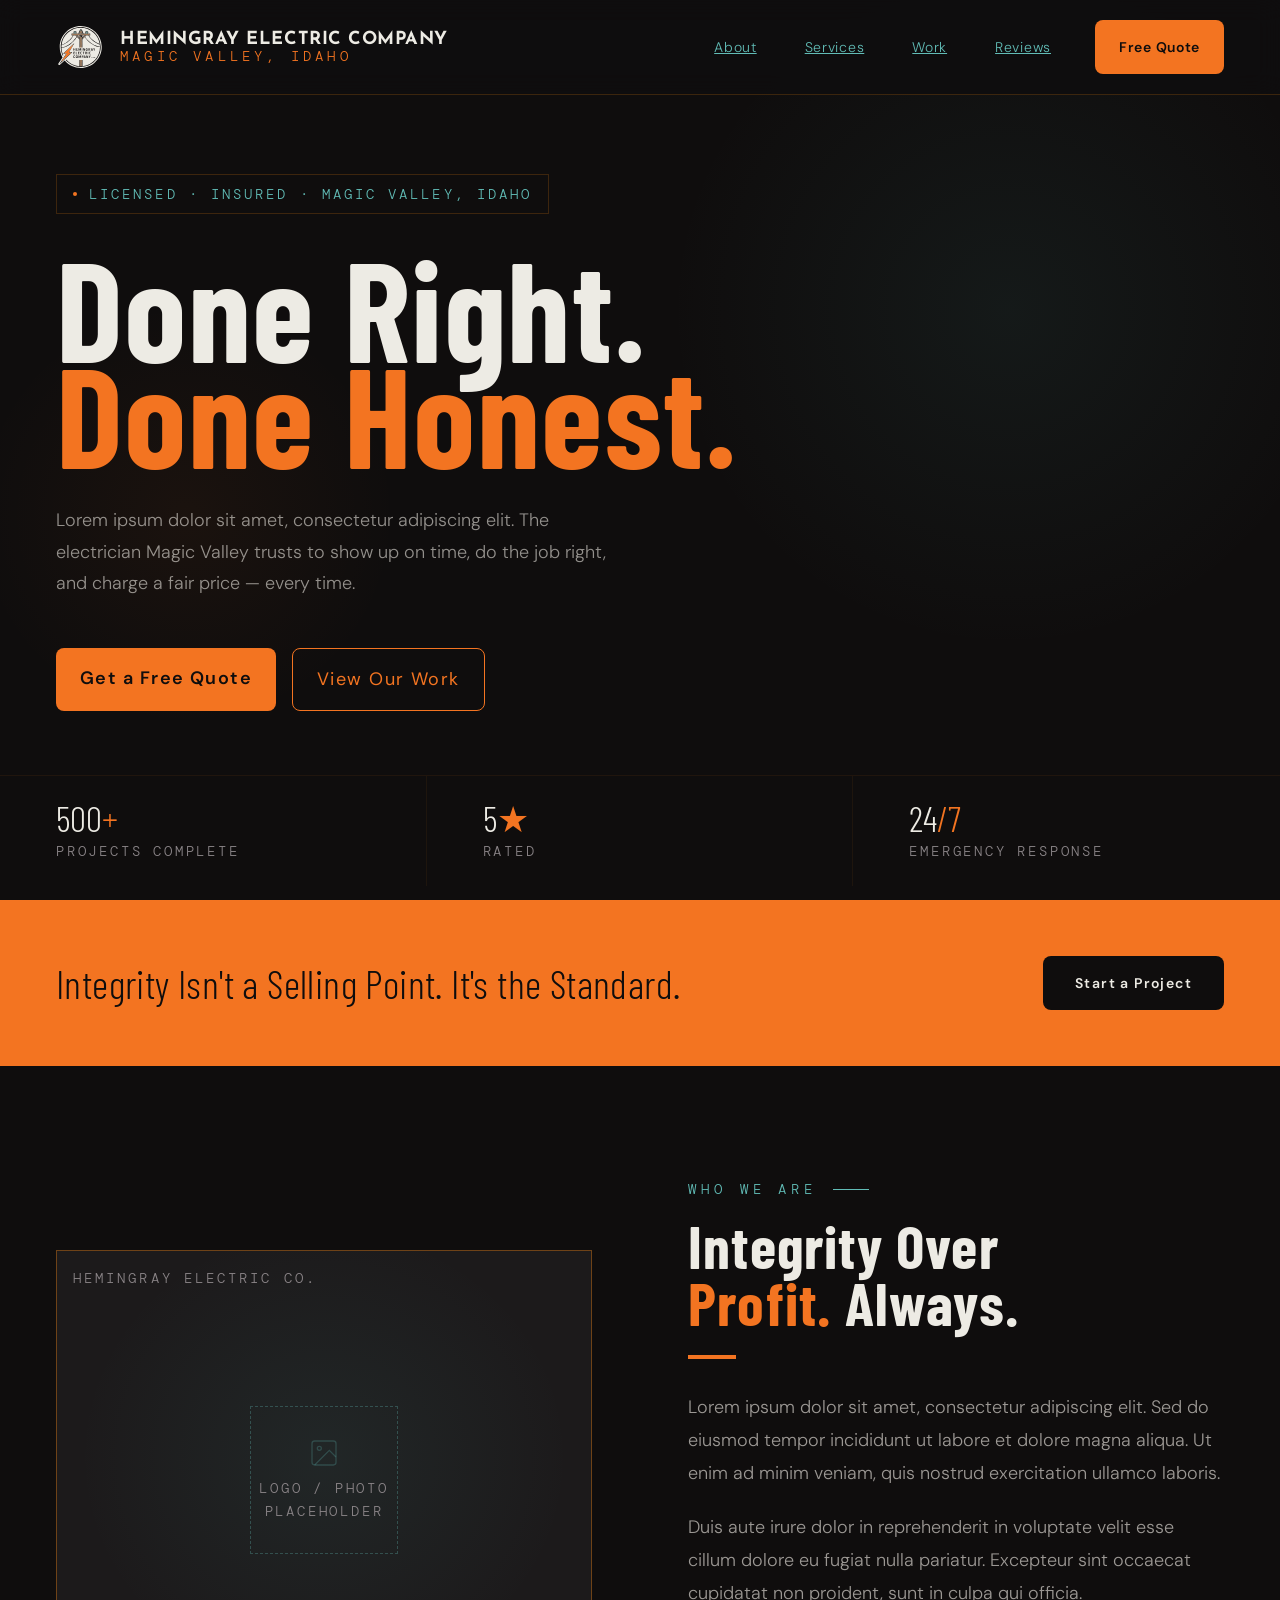
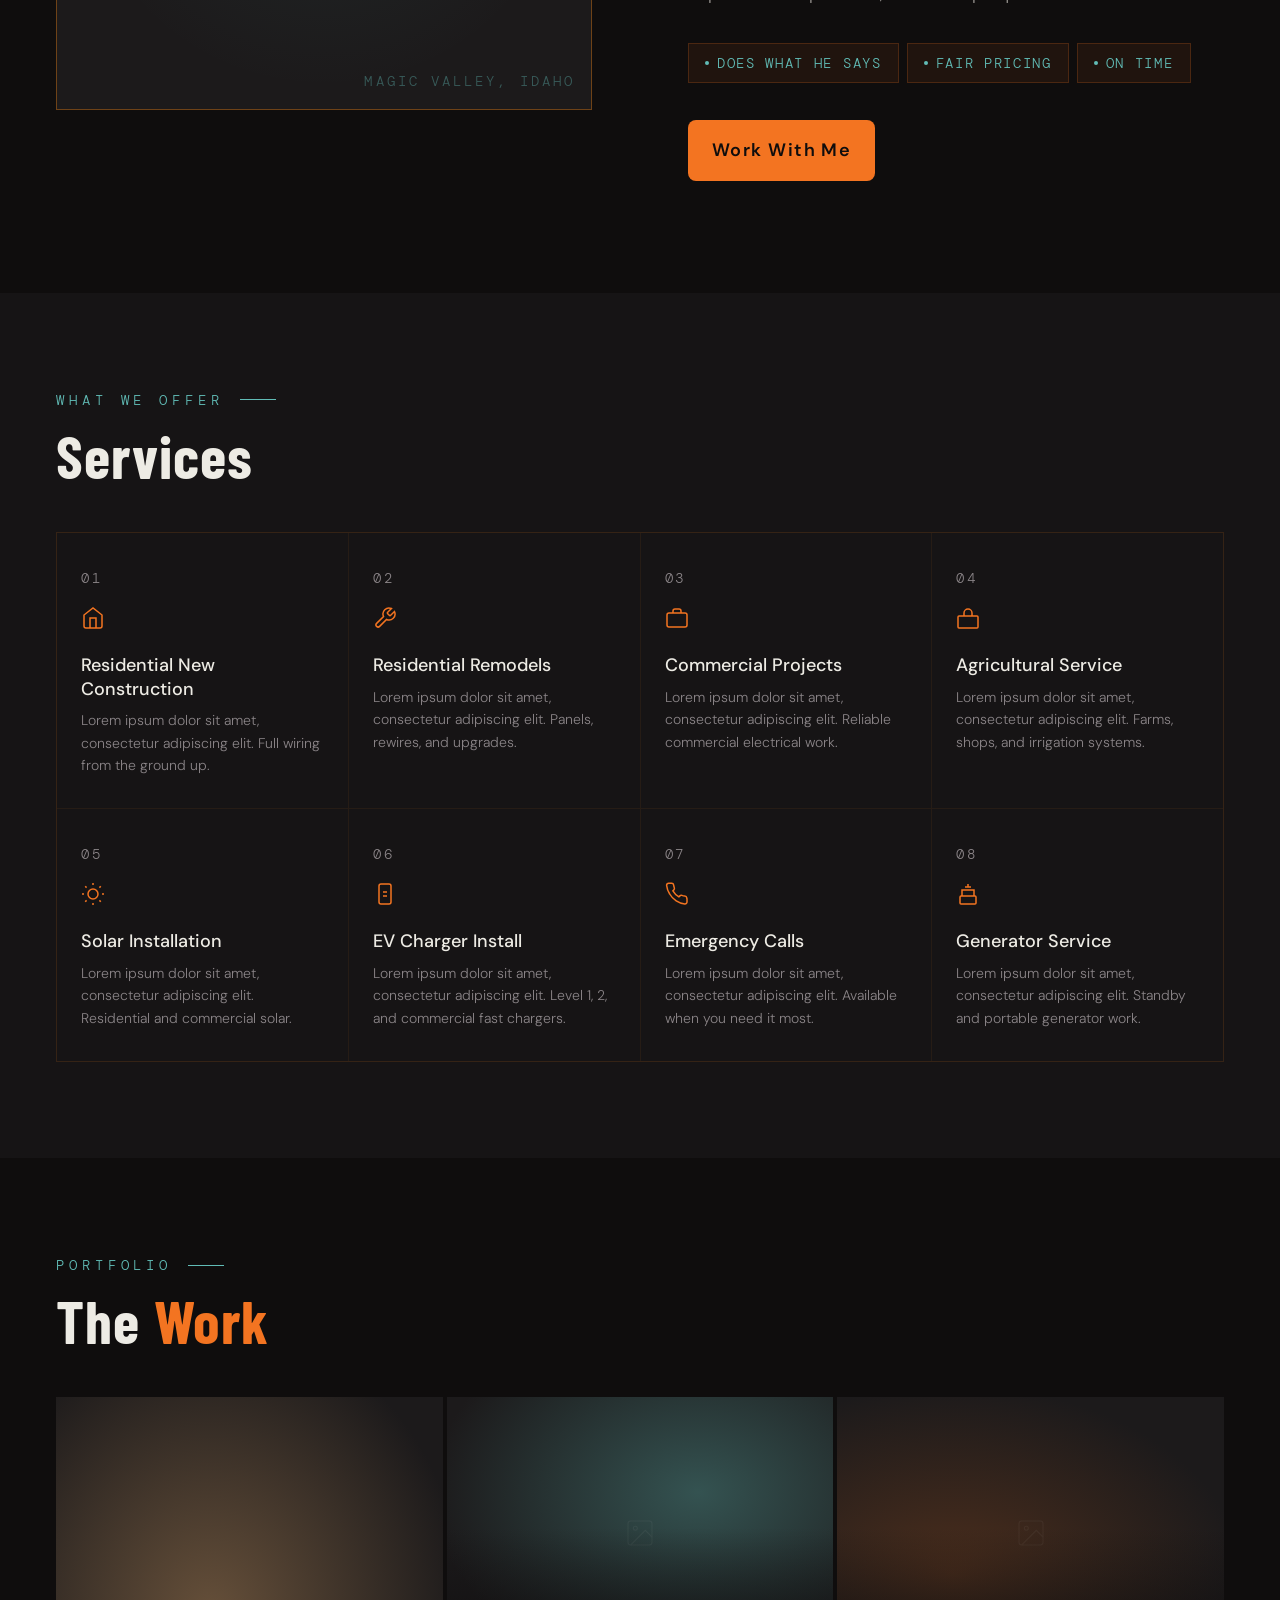
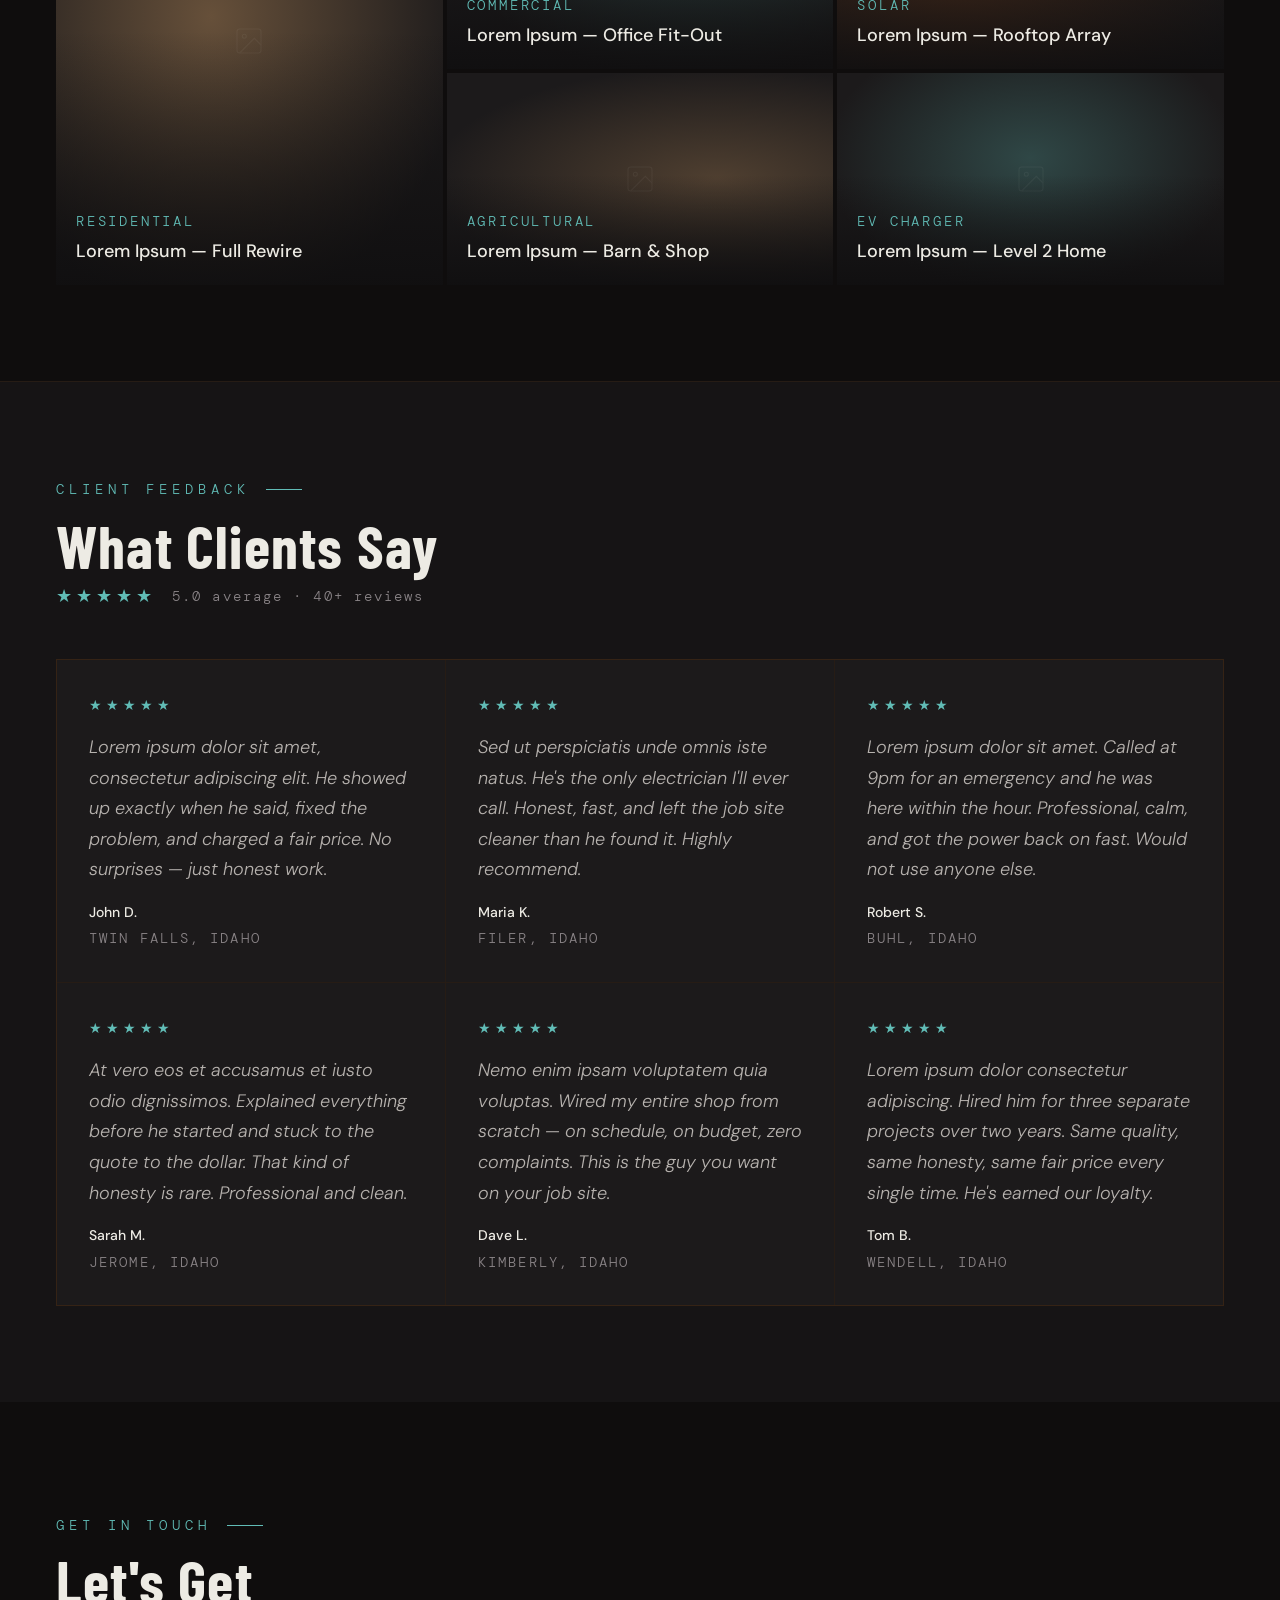
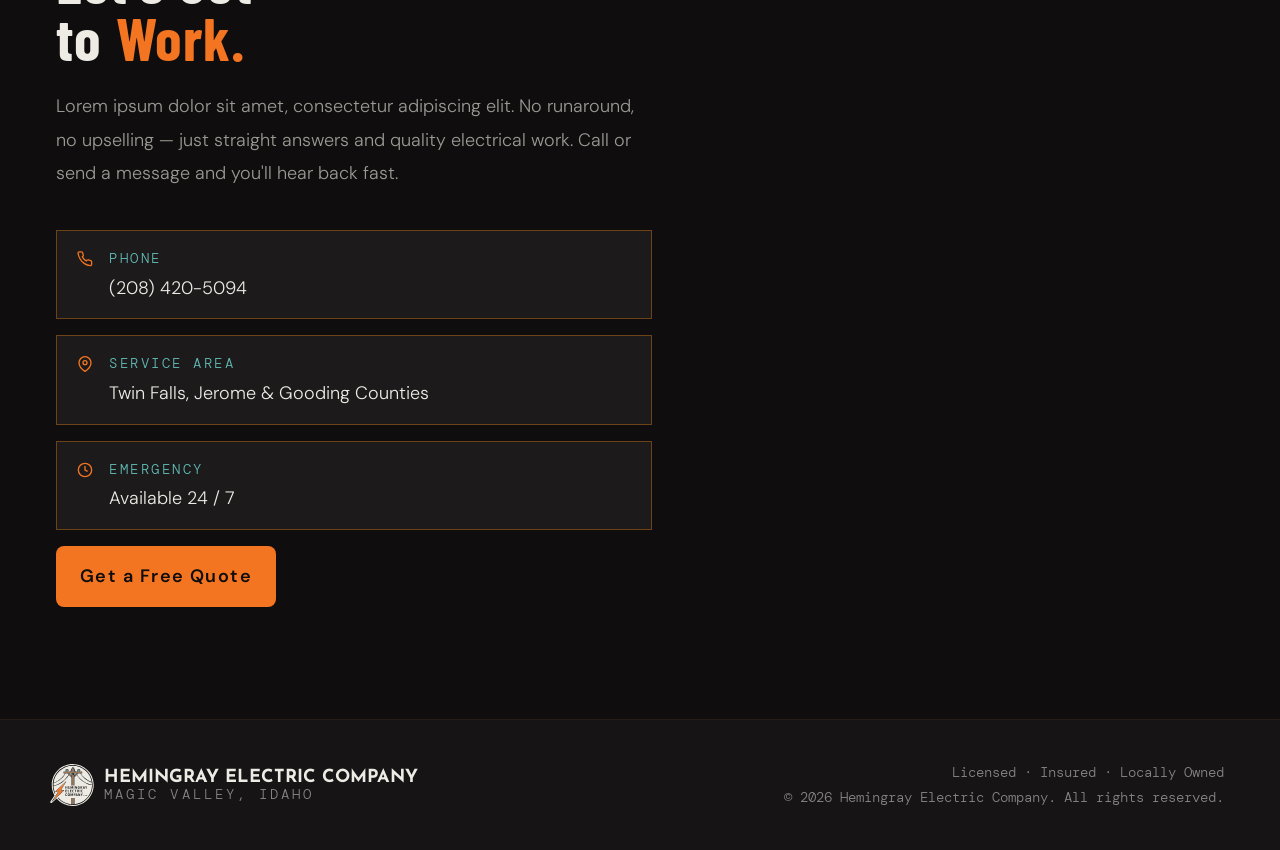
==== index.html @ 6bdbbdea "SEO fix" ====
<!DOCTYPE html>
<link rel="stylesheet" href="css/styles.css"><html lang="en-US">
<head>
<meta charset="UTF-8">
<meta name="viewport" content="width=device-width, initial-scale=1.0">
<title>Hemingray Electric Company | Licensed Electrician in Twin Falls & Magic Valley, Idaho</title>
<meta name="description" content="Hemingray Electric Company — licensed, insured electrician serving Twin Falls, Jerome & Gooding Counties. Residential, commercial, agricultural, solar, EV chargers & 24/7 emergency calls. Honest work. Fair pricing.">
<meta property="og:title" content="Hemingray Electric Company | Magic Valley, Idaho">
<meta property="og:description" content="The electrician Magic Valley trusts. Residential, commercial, agricultural, solar, and emergency electrical services.">
<meta property="og:type" content="website">
<meta property="og:url" content="https://yourdomain.com/">
<meta property="og:image" content="https://yourdomain.com/img/og-share.jpg">
<meta property="og:locale" content="en_US">
<meta name="twitter:card" content="summary_large_image">
<meta name="twitter:title" content="Hemingray Electric Company | Twin Falls, Idaho">
<meta name="twitter:description" content="Licensed electrician serving Magic Valley. Residential, commercial, solar, EV, and emergency calls.">
<link rel="preconnect" href="https://fonts.googleapis.com">
<link href="https://fonts.googleapis.com/css2?family=Barlow+Condensed:wght@600;700;800&family=Josefin+Sans:wght@600;700&family=DM+Sans:ital,wght@0,300;0,400;0,500;1,300&family=DM+Mono:wght@400;500&display=swap" rel="stylesheet">
<link rel="canonical" href="https://yourdomain.com/">
<link rel="sitemap" type="application/xml" href="/sitemap.xml">
<script type="application/ld+json">
{
  "@context": "https://schema.org",
  "@type": ["LocalBusiness", "Electrician"],
  "name": "Hemingray Electric Company",
  "url": "https://yourdomain.com",
  "telephone": "+12084205094",
  "description": "Licensed electrician serving Magic Valley, Idaho. Residential, commercial, agricultural, solar, EV chargers, and emergency calls.",
  "address": {
    "@type": "PostalAddress",
    "addressLocality": "Twin Falls",
    "addressRegion": "ID",
    "addressCountry": "US"
  },
  "areaServed": ["Twin Falls County", "Jerome County", "Gooding County"],
  "priceRange": "$$",
  "openingHours": "Mo-Su 00:00-23:59",
  "hasOfferCatalog": {
    "@type": "OfferCatalog",
    "name": "Electrical Services",
    "itemListElement": [
      { "@type": "Offer", "itemOffered": { "@type": "Service", "name": "Residential Electrical" } },
      { "@type": "Offer", "itemOffered": { "@type": "Service", "name": "Commercial Electrical" } },
      { "@type": "Offer", "itemOffered": { "@type": "Service", "name": "Solar Installation" } },
      { "@type": "Offer", "itemOffered": { "@type": "Service", "name": "EV Charger Installation" } },
      { "@type": "Offer", "itemOffered": { "@type": "Service", "name": "Emergency Electrical Service" } },
      { "@type": "Offer", "itemOffered": { "@type": "Service", "name": "Generator Installation" } }
    ]
  }
}
"aggregateRating": {
  "@type": "AggregateRating",
  "ratingValue": "5.0",
  "reviewCount": "40",
  "bestRating": "5"
}
</script>
</head>
<body>
</head>
<body>

<!-- SKIP LINK -->
<a class="skip-link" href="#main-content">Skip to main content</a>

<!-- MOBILE DRAWER -->
<nav class="mobile-drawer" id="mobileDrawer" aria-label="Mobile navigation" aria-hidden="true">
  <a href="#about" onclick="closeDrawer()">About</a>
  <div class="drawer-rule" aria-hidden="true"></div>
  <a href="#services" onclick="closeDrawer()">Services</a>
  <div class="drawer-rule" aria-hidden="true"></div>
  <a href="#work" onclick="closeDrawer()">Work</a>
  <div class="drawer-rule" aria-hidden="true"></div>
  <a href="#reviews" onclick="closeDrawer()">Reviews</a>
  <a href="#contact" class="btn-primary" onclick="closeDrawer()">Get a Free Quote</a>
</nav>
<!-- PRIMARY NAV -->
<header>
  <nav aria-label="Primary navigation">
    <div class="nav-wrap">
      <a class="nav-logo" href="#main-content" aria-label="Hemingray Electric Company — home">
        <img
          src="img/hemingray-logo.svg"
          alt="Hemingray Electric logo"
          class="nav-logo-mark"
        />
        <div class="nav-wordmark">
          <span class="nav-name">Hemingray Electric Company</span>
          <span class="nav-location">Magic Valley, Idaho</span>
        </div>
      </a>

      <div class="nav-links" role="list">
        <a href="#about" role="listitem">About</a>
        <a href="#services" role="listitem">Services</a>
        <a href="#work" role="listitem">Work</a>
        <a href="#reviews" role="listitem">Reviews</a>
        <a href="#contact" class="btn-primary" role="listitem">Free Quote</a>
      </div>

      <button
        class="nav-hamburger"
        id="hamburgerBtn"
        aria-label="Open navigation menu"
        aria-expanded="false"
        aria-controls="mobileDrawer"
      >
        <span></span><span></span><span></span>
      </button>
    </div>
  </nav>
</header>

<!-- MAIN CONTENT -->
<main id="main-content">

  <!-- HERO -->
  <section class="hero" aria-labelledby="hero-heading">
    <div class="hero-ambient" aria-hidden="true">
      <div class="hero-glow-a"></div>
      <div class="hero-glow-b"></div>
    </div>

    <div class="hero-body">
      <div class="hero-badge" role="note">
        <span class="hero-badge-pulse" aria-hidden="true"></span>
        <span class="hero-badge-text">Licensed · Insured · Magic Valley, Idaho</span>
      </div>

      <h1 class="hero-h1" id="hero-heading">
        <span class="sr-only">Magic Valley's Electrician — </span>Done Right.<br><span class="accent">Done Honest.</span>
      </h1>

      <p class="hero-desc">
        Lorem ipsum dolor sit amet, consectetur adipiscing elit. The electrician Magic Valley trusts to show up on time, do the job right, and charge a fair price — every time.
      </p>

      <div class="hero-actions">
        <a href="#contact" class="btn-primary">Get a Free Quote</a>
        <a href="#work" class="btn-ghost">View Our Work</a>
      </div>
    </div>

    <div class="hero-stats" role="list" aria-label="Business highlights">
      <div class="hstat" role="listitem">
        <div class="hstat-num">500<span class="h-accent">+</span></div>
        <div class="hstat-label">Projects Complete</div>
      </div>
      <div class="hstat" role="listitem">
        <div class="hstat-num">5<span class="h-accent">★</span></div>
        <div class="hstat-label">Rated</div>
      </div>
      <div class="hstat" role="listitem">
        <div class="hstat-num">24<span class="h-accent">/7</span></div>
        <div class="hstat-label">Emergency Response</div>
      </div>
    </div>
  </section>

  <!-- STATEMENT STRIP -->
  <section aria-label="Brand statement">
    <div class="statement">
      <div class="wrap">
        <p class="statement-text">Integrity Isn't a Selling Point. It's the Standard.</p>
        <a href="#contact" class="statement-action">Start a Project</a>
      </div>
    </div>
  </section>

  <!-- ABOUT -->
  <section class="about" id="about" aria-labelledby="about-heading">
    <div class="about-visual" role="img" aria-label="Logo or project photo — placeholder">
      <div class="about-visual-glow" aria-hidden="true"></div>
      <div class="about-logo-ph">
        <svg viewBox="0 0 24 24" fill="none" stroke="currentColor" stroke-width="1" aria-hidden="true">
          <rect x="3" y="3" width="18" height="18" rx="2"/>
          <circle cx="8.5" cy="8.5" r="1.5"/>
          <polyline points="21 15 16 10 5 21"/>
        </svg>
        <span>Logo / Photo<br>Placeholder</span>
      </div>
      <span class="about-corner tl" aria-hidden="true">Hemingray Electric Co.</span>
      <span class="about-corner br" aria-hidden="true">Magic Valley, Idaho</span>
    </div>

    <div class="about-content">
      <div class="eyebrow">Who We Are</div>
      <h2 class="section-title" id="about-heading">
        Integrity Over<br><span class="t-primary">Profit.</span> Always.
      </h2>
      <div class="about-rule" aria-hidden="true"></div>
      <p class="body-text">
        Lorem ipsum dolor sit amet, consectetur adipiscing elit. Sed do eiusmod tempor incididunt ut labore et dolore magna aliqua. Ut enim ad minim veniam, quis nostrud exercitation ullamco laboris.
      </p>
      <p class="body-text" style="margin-top: 1rem;">
        Duis aute irure dolor in reprehenderit in voluptate velit esse cillum dolore eu fugiat nulla pariatur. Excepteur sint occaecat cupidatat non proident, sunt in culpa qui officia.
      </p>
      <div class="about-pills" role="list" aria-label="Business values">
        <span class="pill" role="listitem"><span class="pill-dot" aria-hidden="true"></span><span class="pill-label">Does What He Says</span></span>
        <span class="pill" role="listitem"><span class="pill-dot" aria-hidden="true"></span><span class="pill-label">Fair Pricing</span></span>
        <span class="pill" role="listitem"><span class="pill-dot" aria-hidden="true"></span><span class="pill-label">On Time</span></span>
      </div>
      <a href="#contact" class="btn-primary" style="margin-top: 0.5rem; display: inline-block;">Work With Me</a>
    </div>
  </section>

  <!-- SERVICES -->
  <section class="services" id="services" aria-labelledby="services-heading">
    <div class="wrap">
      <div class="eyebrow">What We Offer</div>
      <h2 class="section-title" id="services-heading">Services</h2>
      <div class="services-grid" role="list">

      <article class="svc-card" role="listitem">
        <div class="svc-num" aria-hidden="true">01</div>
        <svg class="svc-icon" viewBox="0 0 24 24" fill="none" stroke="currentColor" stroke-width="1.5" aria-hidden="true"><path d="M3 9l9-7 9 7v11a2 2 0 0 1-2 2H5a2 2 0 0 1-2-2z"/><polyline points="9 22 9 12 15 12 15 22"/></svg>
        <h3 class="svc-name">Residential New Construction</h3>
        <p class="svc-desc">Lorem ipsum dolor sit amet, consectetur adipiscing elit. Full wiring from the ground up.</p>
      </article>

      <article class="svc-card" role="listitem">
        <div class="svc-num" aria-hidden="true">02</div>
        <svg class="svc-icon" viewBox="0 0 24 24" fill="none" stroke="currentColor" stroke-width="1.5" aria-hidden="true"><path d="M14.7 6.3a1 1 0 0 0 0 1.4l1.6 1.6a1 1 0 0 0 1.4 0l3.77-3.77a6 6 0 0 1-7.94 7.94l-6.91 6.91a2.12 2.12 0 0 1-3-3l6.91-6.91a6 6 0 0 1 7.94-7.94l-3.76 3.76z"/></svg>
        <h3 class="svc-name">Residential Remodels</h3>
        <p class="svc-desc">Lorem ipsum dolor sit amet, consectetur adipiscing elit. Panels, rewires, and upgrades.</p>
      </article>

      <article class="svc-card" role="listitem">
        <div class="svc-num" aria-hidden="true">03</div>
        <svg class="svc-icon" viewBox="0 0 24 24" fill="none" stroke="currentColor" stroke-width="1.5" aria-hidden="true"><rect x="2" y="7" width="20" height="14" rx="2"/><path d="M16 7V5a2 2 0 0 0-2-2h-4a2 2 0 0 0-2 2v2"/></svg>
        <h3 class="svc-name">Commercial Projects</h3>
        <p class="svc-desc">Lorem ipsum dolor sit amet, consectetur adipiscing elit. Reliable commercial electrical work.</p>
      </article>

      <article class="svc-card" role="listitem">
        <div class="svc-num" aria-hidden="true">04</div>
        <svg class="svc-icon" viewBox="0 0 24 24" fill="none" stroke="currentColor" stroke-width="1.5" aria-hidden="true"><rect x="2" y="10" width="20" height="12" rx="1"/><path d="M8 10V7a4 4 0 0 1 8 0v3"/></svg>
        <h3 class="svc-name">Agricultural Service</h3>
        <p class="svc-desc">Lorem ipsum dolor sit amet, consectetur adipiscing elit. Farms, shops, and irrigation systems.</p>
      </article>

      <article class="svc-card" role="listitem">
        <div class="svc-num" aria-hidden="true">05</div>
        <svg class="svc-icon" viewBox="0 0 24 24" fill="none" stroke="currentColor" stroke-width="1.5" aria-hidden="true"><circle cx="12" cy="12" r="5"/><path d="M12 1v2M12 21v2M4.2 4.2l1.4 1.4M18.4 18.4l1.4 1.4M1 12h2M21 12h2M4.2 19.8l1.4-1.4M18.4 5.6l1.4-1.4"/></svg>
        <h3 class="svc-name">Solar Installation</h3>
        <p class="svc-desc">Lorem ipsum dolor sit amet, consectetur adipiscing elit. Residential and commercial solar.</p>
      </article>

      <article class="svc-card" role="listitem">
        <div class="svc-num" aria-hidden="true">06</div>
        <svg class="svc-icon" viewBox="0 0 24 24" fill="none" stroke="currentColor" stroke-width="1.5" aria-hidden="true"><rect x="6" y="2" width="12" height="20" rx="2"/><path d="M10 10h4M10 14h4"/></svg>
        <h3 class="svc-name">EV Charger Install</h3>
        <p class="svc-desc">Lorem ipsum dolor sit amet, consectetur adipiscing elit. Level 1, 2, and commercial fast chargers.</p>
      </article>

      <article class="svc-card" role="listitem">
        <div class="svc-num" aria-hidden="true">07</div>
        <svg class="svc-icon" viewBox="0 0 24 24" fill="none" stroke="currentColor" stroke-width="1.5" aria-hidden="true"><path d="M22 16.92v3a2 2 0 0 1-2.18 2 19.79 19.79 0 0 1-8.63-3.07A19.5 19.5 0 0 1 4.69 12 19.79 19.79 0 0 1 1.61 3.4 2 2 0 0 1 3.6 1.22h3a2 2 0 0 1 2 1.72c.127.96.361 1.903.7 2.81a2 2 0 0 1-.45 2.11L7.91 8.8a16 16 0 0 0 6 6l.95-.95a2 2 0 0 1 2.11-.45c.907.339 1.85.573 2.81.7A2 2 0 0 1 21.73 16z"/></svg>
        <h3 class="svc-name">Emergency Calls</h3>
        <p class="svc-desc">Lorem ipsum dolor sit amet, consectetur adipiscing elit. Available when you need it most.</p>
      </article>

      <article class="svc-card" role="listitem">
        <div class="svc-num" aria-hidden="true">08</div>
        <svg class="svc-icon" viewBox="0 0 24 24" fill="none" stroke="currentColor" stroke-width="1.5" aria-hidden="true"><rect x="4" y="14" width="16" height="8" rx="1"/><path d="M6 14V8h12v6M12 2v3M9 5h6"/></svg>
        <h3 class="svc-name">Generator Service</h3>
        <p class="svc-desc">Lorem ipsum dolor sit amet, consectetur adipiscing elit. Standby and portable generator work.</p>
      </article>

    </div><!-- /.services-grid -->
    </div><!-- /.wrap -->
  </section>
  <section class="work" id="work" aria-labelledby="work-heading">
    <div class="eyebrow">Portfolio</div>
    <h2 class="section-title" id="work-heading">The <span class="t-primary">Work</span></h2>
    <div class="work-grid" role="list">

      <article class="w-cell feature" role="listitem" aria-label="Residential full rewire project">
        <div class="w-bg w-bg-1" aria-hidden="true"></div>
        <div class="w-ph" aria-hidden="true"><svg viewBox="0 0 24 24" fill="none" stroke="currentColor" stroke-width="0.8"><rect x="3" y="3" width="18" height="18" rx="2"/><circle cx="8.5" cy="8.5" r="1.5"/><polyline points="21 15 16 10 5 21"/></svg></div>
        <div class="w-info"><div class="w-cat">Residential</div><div class="w-title">Lorem Ipsum — Full Rewire</div></div>
      </article>

      <article class="w-cell" role="listitem" aria-label="Commercial office fit-out project">
        <div class="w-bg w-bg-2" aria-hidden="true"></div>
        <div class="w-ph" aria-hidden="true"><svg viewBox="0 0 24 24" fill="none" stroke="currentColor" stroke-width="0.8"><rect x="3" y="3" width="18" height="18" rx="2"/><circle cx="8.5" cy="8.5" r="1.5"/><polyline points="21 15 16 10 5 21"/></svg></div>
        <div class="w-info"><div class="w-cat">Commercial</div><div class="w-title">Lorem Ipsum — Office Fit-Out</div></div>
      </article>

      <article class="w-cell" role="listitem" aria-label="Solar array installation project">
        <div class="w-bg w-bg-3" aria-hidden="true"></div>
        <div class="w-ph" aria-hidden="true"><svg viewBox="0 0 24 24" fill="none" stroke="currentColor" stroke-width="0.8"><rect x="3" y="3" width="18" height="18" rx="2"/><circle cx="8.5" cy="8.5" r="1.5"/><polyline points="21 15 16 10 5 21"/></svg></div>
        <div class="w-info"><div class="w-cat">Solar</div><div class="w-title">Lorem Ipsum — Rooftop Array</div></div>
      </article>

      <article class="w-cell" role="listitem" aria-label="Agricultural barn and shop project">
        <div class="w-bg w-bg-4" aria-hidden="true"></div>
        <div class="w-ph" aria-hidden="true"><svg viewBox="0 0 24 24" fill="none" stroke="currentColor" stroke-width="0.8"><rect x="3" y="3" width="18" height="18" rx="2"/><circle cx="8.5" cy="8.5" r="1.5"/><polyline points="21 15 16 10 5 21"/></svg></div>
        <div class="w-info"><div class="w-cat">Agricultural</div><div class="w-title">Lorem Ipsum — Barn &amp; Shop</div></div>
      </article>

      <article class="w-cell" role="listitem" aria-label="EV charger level 2 installation">
        <div class="w-bg w-bg-5" aria-hidden="true"></div>
        <div class="w-ph" aria-hidden="true"><svg viewBox="0 0 24 24" fill="none" stroke="currentColor" stroke-width="0.8"><rect x="3" y="3" width="18" height="18" rx="2"/><circle cx="8.5" cy="8.5" r="1.5"/><polyline points="21 15 16 10 5 21"/></svg></div>
        <div class="w-info"><div class="w-cat">EV Charger</div><div class="w-title">Lorem Ipsum — Level 2 Home</div></div>
      </article>

    </div>
  </section>

  <!-- REVIEWS — ACCESSIBLE STATIC GRID -->
  <section class="reviews" id="reviews" aria-labelledby="reviews-heading">
    <div class="wrap">
      <div class="reviews-header">
      <div class="reviews-header-left">
        <div class="eyebrow">Client Feedback</div>
        <h2 class="section-title" id="reviews-heading" style="margin-bottom:0.5rem;">
          What Clients Say
        </h2>
        <div class="reviews-meta">
          <div class="reviews-stars" aria-label="5 out of 5 stars average rating" role="img">★★★★★</div>
          <span class="reviews-rating">5.0 average · 40+ reviews</span>
        </div>
      </div>
      <!-- <span class="reviews-source" aria-label="Reviews sourced from Google">Via Google Reviews</span> -->
    </div>

    <div class="reviews-grid" role="list" aria-label="Customer reviews">

      <article class="rv-card" role="listitem">
        <div class="rv-stars" aria-label="5 out of 5 stars" role="img">★★★★★</div>
        <blockquote class="rv-quote">
          Lorem ipsum dolor sit amet, consectetur adipiscing elit. He showed up exactly when he said, fixed the problem, and charged a fair price. No surprises — just honest work.
        </blockquote>
        <footer class="rv-author">
          <div class="rv-name">John D.</div>
          <div class="rv-location">Twin Falls, Idaho</div>
        </footer>
      </article>

      <article class="rv-card" role="listitem">
        <div class="rv-stars" aria-label="5 out of 5 stars" role="img">★★★★★</div>
        <blockquote class="rv-quote">
          Sed ut perspiciatis unde omnis iste natus. He's the only electrician I'll ever call. Honest, fast, and left the job site cleaner than he found it. Highly recommend.
        </blockquote>
        <footer class="rv-author">
          <div class="rv-name">Maria K.</div>
          <div class="rv-location">Filer, Idaho</div>
        </footer>
      </article>

      <article class="rv-card" role="listitem">
        <div class="rv-stars" aria-label="5 out of 5 stars" role="img">★★★★★</div>
        <blockquote class="rv-quote">
          Lorem ipsum dolor sit amet. Called at 9pm for an emergency and he was here within the hour. Professional, calm, and got the power back on fast. Would not use anyone else.
        </blockquote>
        <footer class="rv-author">
          <div class="rv-name">Robert S.</div>
          <div class="rv-location">Buhl, Idaho</div>
        </footer>
      </article>

      <article class="rv-card" role="listitem">
        <div class="rv-stars" aria-label="5 out of 5 stars" role="img">★★★★★</div>
        <blockquote class="rv-quote">
          At vero eos et accusamus et iusto odio dignissimos. Explained everything before he started and stuck to the quote to the dollar. That kind of honesty is rare. Professional and clean.
        </blockquote>
        <footer class="rv-author">
          <div class="rv-name">Sarah M.</div>
          <div class="rv-location">Jerome, Idaho</div>
        </footer>
      </article>

      <article class="rv-card" role="listitem">
        <div class="rv-stars" aria-label="5 out of 5 stars" role="img">★★★★★</div>
        <blockquote class="rv-quote">
          Nemo enim ipsam voluptatem quia voluptas. Wired my entire shop from scratch — on schedule, on budget, zero complaints. This is the guy you want on your job site.
        </blockquote>
        <footer class="rv-author">
          <div class="rv-name">Dave L.</div>
          <div class="rv-location">Kimberly, Idaho</div>
        </footer>
      </article>

      <article class="rv-card" role="listitem">
        <div class="rv-stars" aria-label="5 out of 5 stars" role="img">★★★★★</div>
        <blockquote class="rv-quote">
          Lorem ipsum dolor consectetur adipiscing. Hired him for three separate projects over two years. Same quality, same honesty, same fair price every single time. He's earned our loyalty.
        </blockquote>
        <footer class="rv-author">
          <div class="rv-name">Tom B.</div>
          <div class="rv-location">Wendell, Idaho</div>
        </footer>
      </article>

    </div><!-- /.reviews-grid -->
    </div><!-- /.wrap -->
  </section>
  <section class="contact" id="contact" aria-labelledby="contact-heading">
    <div class="contact-info">
      <div class="eyebrow">Get in Touch</div>
      <h2 class="section-title" id="contact-heading">
        Let's Get<br>to <span class="t-primary">Work.</span>
      </h2>
      <p class="body-text">
        Lorem ipsum dolor sit amet, consectetur adipiscing elit. No runaround, no upselling — just straight answers and quality electrical work. Call or send a message and you'll hear back fast.
      </p>
      <div class="contact-details" style="margin-top: 2.5rem;">
        <a href="tel:+12084205094" class="cd-row" aria-label="Call us at (208) 420-5094">
          <svg class="cd-icon" viewBox="0 0 24 24" fill="none" stroke="currentColor" stroke-width="2" aria-hidden="true"><path d="M22 16.92v3a2 2 0 0 1-2.18 2 19.79 19.79 0 0 1-8.63-3.07A19.5 19.5 0 0 1 4.69 12 19.79 19.79 0 0 1 1.61 3.4 2 2 0 0 1 3.6 1.22h3a2 2 0 0 1 2 1.72c.127.96.361 1.903.7 2.81a2 2 0 0 1-.45 2.11L7.91 8.8a16 16 0 0 0 6 6l.95-.95a2 2 0 0 1 2.11-.45c.907.339 1.85.573 2.81.7A2 2 0 0 1 21.73 16z"/></svg>
          <div>
            <span class="cd-label">Phone</span>
            <span class="cd-value">(208) 420-5094</span>
          </div>
        </a>
        <div class="cd-row">
          <svg class="cd-icon" viewBox="0 0 24 24" fill="none" stroke="currentColor" stroke-width="2" aria-hidden="true"><path d="M21 10c0 7-9 13-9 13s-9-6-9-13a9 9 0 0 1 18 0z"/><circle cx="12" cy="10" r="3"/></svg>
          <div>
            <span class="cd-label">Service Area</span>
            <span class="cd-value">Twin Falls, Jerome &amp; Gooding Counties</span>
          </div>
        </div>
        <div class="cd-row">
          <svg class="cd-icon" viewBox="0 0 24 24" fill="none" stroke="currentColor" stroke-width="2" aria-hidden="true"><circle cx="12" cy="12" r="10"/><polyline points="12 6 12 12 16 14"/></svg>
          <div>
            <span class="cd-label">Emergency</span>
            <span class="cd-value">Available 24 / 7</span>
          </div>
        </div>
        <a href="https://book.housecallpro.com/book/Hemingray-Electric-Company-LLC/0dcf97b1f2274ef288367f5e63f3eeb3?v2=true" target="_blank"  class="btn-primary" style="width: fit-content;" aria-label="Get a free quote, opens in new tab">Get a Free Quote</a>
      </div>
    </div>
  </section>

</main>

<!-- FOOTER -->
<footer>
  <div class="footer-wrap">
    <div class="footer-brand">
      <div class="footer-logo-ph" role="img" aria-label="Logo placeholder">
        <img
          src="img/hemingray-logo.svg"
          alt="Hemingray Electric logo"
          class="nav-logo-mark"
        />
      </div>
      <div>
        <div class="footer-name">Hemingray Electric Company</div>
        <div class="footer-loc">Magic Valley, Idaho</div>
      </div>
    </div>
    <div class="footer-right">
      <p class="footer-meta">Licensed · Insured · Locally Owned</p>
      <p class="footer-meta">© 2026 Hemingray Electric Company. All rights reserved.</p>
    </div>
  </div>
</footer>

<script>
  /* ─── Mobile Menu ─────────────────────────────────────────── */
  const btn    = document.getElementById('hamburgerBtn');
  const drawer = document.getElementById('mobileDrawer');

  function openDrawer() {
    drawer.classList.add('open');
    drawer.setAttribute('aria-hidden', 'false');
    btn.setAttribute('aria-expanded', 'true');
    btn.setAttribute('aria-label', 'Close navigation menu');
    document.body.style.overflow = 'hidden';
    const firstLink = drawer.querySelector('a');
    if (firstLink) firstLink.focus();
  }

  function closeDrawer() {
    drawer.classList.remove('open');
    drawer.setAttribute('aria-hidden', 'true');
    btn.setAttribute('aria-expanded', 'false');
    btn.setAttribute('aria-label', 'Open navigation menu');
    document.body.style.overflow = '';
    btn.focus();
  }

  btn.addEventListener('click', () => {
    drawer.classList.contains('open') ? closeDrawer() : openDrawer();
  });

  document.addEventListener('keydown', e => {
    if (e.key === 'Escape' && drawer.classList.contains('open')) closeDrawer();
  });

  drawer.addEventListener('keydown', e => {
    if (e.key !== 'Tab') return;
    const focusable = [...drawer.querySelectorAll('a, button, [tabindex]:not([tabindex="-1"])')];
    const first = focusable[0];
    const last  = focusable[focusable.length - 1];
    if (e.shiftKey && document.activeElement === first) {
      e.preventDefault(); last.focus();
    } else if (!e.shiftKey && document.activeElement === last) {
      e.preventDefault(); first.focus();
    }
  });

  /* ─── Form Validation (WCAG 3.3.1 / 3.3.3 / 4.1.2) ─────────
     - Sets aria-invalid on each field
     - Shows accessible error messages via role="alert" spans
     - Moves focus to first invalid field on failed submit
     - Announces success via aria-live region
  ────────────────────────────────────────────────────────────── */
  const form     = document.querySelector('form');
  const status   = document.getElementById('cf-status');

  const rules = [
    {
      id:      'cf-name',
      errorId: 'cf-name-error',
      test:    v => v.trim().length >= 2,
      message: 'Please enter your full name (at least 2 characters).'
    },
    {
      id:      'cf-message',
      errorId: 'cf-message-error',
      test:    v => v.trim().length >= 10,
      message: 'Please describe your project (at least 10 characters).'
    }
  ];

  function setError(rule, show) {
    const input = document.getElementById(rule.id);
    const err   = document.getElementById(rule.errorId);
    if (!input || !err) return;
    input.setAttribute('aria-invalid', show ? 'true' : 'false');
    if (show) {
      err.textContent = rule.message;
      err.removeAttribute('hidden');
    } else {
      err.textContent = '';
      err.setAttribute('hidden', '');
    }
  }

  /* Live validation — clear errors as user corrects fields */
  rules.forEach(rule => {
    const input = document.getElementById(rule.id);
    if (!input) return;
    input.addEventListener('input', () => {
      if (input.getAttribute('aria-invalid') === 'true') {
        setError(rule, !rule.test(input.value));
      }
    });
    input.addEventListener('blur', () => {
      /* Only validate on blur if the field has been interacted with */
      if (input.value.trim()) setError(rule, !rule.test(input.value));
    });
  });

  form.addEventListener('submit', e => {
    e.preventDefault();
    let firstInvalid = null;

    rules.forEach(rule => {
      const input = document.getElementById(rule.id);
      const fail  = !rule.test(input.value);
      setError(rule, fail);
      if (fail && !firstInvalid) firstInvalid = input;
    });

    if (firstInvalid) {
      /* Move focus to first invalid field so screen readers announce the error */
      firstInvalid.focus();
      status.textContent = 'Please correct the errors above and try again.';
      return;
    }

    /* Success state */
    status.textContent = 'Message sent! We\'ll be in touch within 1 business day.';
    form.reset();
    rules.forEach(rule => setError(rule, false));
  });
</script>
</body>
</html>
---- css/styles.css ----
*, *::before, *::after { box-sizing: border-box; margin: 0; padding: 0; }

:root {
  /* Layout */
  --max-w:          144rem;
  --section-x:      5.6rem;    /* standard horizontal content padding  */

  /* Brand colours */
  --primary:        #f37421;   /* orange — CTAs, hover, accents          */
  --primary-hover:  #ED650D;   /* darker orange — hover/active state     */
  --secondary:      #61bcb6;   /* teal   — stars, tags, pills            */
  --tertiary:       #61bcb6;   /* tertiary — tertiary labels             */
  --black:          #0f0d0d;
  --off:            #edebe4;
  --mid:            #161415;
  --card:           #1c1a1b;
  --muted:          #8a8487;   /* 5.5:1 on --black — WCAG 1.4.3 AA    */
  --border:         rgba(243,133,16,0.07);  /* decorative only        */
  --border-ui:      rgba(243,133,16,0.38);  /* functional — 3:1 1.4.11 */
  --border-primary: rgba(243,133,16,0.2);

  /* Typography */
  --font-sans:    'DM Sans', sans-serif;
  --font-mono:    'DM Mono', monospace;
  --font-display: 'Barlow Condensed', sans-serif;
  --font-serif:   'Josefin Sans', sans-serif;

  /* Type Scale */
  --text-base: 1.8rem;          /* primary body copy                    */
  --text-xs:   1.4rem;          /* eyebrows, labels, meta, captions     */
  --text-sm:   1.6rem;          /* secondary / supporting body          */
  --text-md:   var(--text-base);/* primary body — nav links, body-text  */
  --text-lg:   2rem;            /* lead text / large body               */
  --text-xl:   2.4rem;          /* statement action, small headings     */
  --text-2xl:  3.6rem;          /* stat numbers                         */

  /* Motion */
  --transition: 0.2s;
}

/* ============================================================
   WCAG 2.2 AA — GLOBAL FOCUS APPEARANCE (2.4.11)
============================================================ */

*:focus-visible {
  outline: 2px solid var(--primary);
  outline-offset: 0.4rem;
  border-radius: .8rem;
}
*:focus:not(:focus-visible) { outline: none; }

/* WCAG 2.2 AA — TARGET SIZE MINIMUM (2.5.8) */
a, button, [role="button"], input, textarea, select, [tabindex="0"] {
  min-height: 2.4rem;
}

html { font-size: 62.5%; scroll-behavior: smooth; }

body {
  background: var(--black);
  color: var(--off);
  font-size: var(--text-md);
  font-family: var(--font-sans);
  font-weight: 300;
  line-height: 1.6;
  overflow-x: hidden;
}

/* ============================================================
   LAYOUT
============================================================ */
.wrap,
main {
  max-width: var(--max-w);
  margin-left: auto;
  margin-right: auto;
}
.wrap { width: 100%; }
main { overflow-x: hidden; }

/* ============================================================
   SKIP LINK
============================================================ */
.skip-link {
  position: absolute; top: -100%; left: 1.6rem;
  background: var(--primary); color: var(--black);
  padding: 0.8rem 2rem; font-size: var(--text-xs); font-weight: 600;
  letter-spacing: 0.08em; text-decoration: none; z-index: 9999;
  transition: top var(--transition);
}
.skip-link:focus { top: 1.6rem; }

/* ============================================================
   TYPOGRAPHY HELPERS
============================================================ */
.eyebrow {
  font-family: var(--font-mono);
  font-size: var(--text-xs); letter-spacing: 0.35em; text-transform: uppercase;
  color: var(--tertiary); display: flex; align-items: center; gap: 1.6rem;
  margin-bottom: 1.6rem;
}
.eyebrow::after {
  content: ''; display: block; width: 3.6rem; height: 1px;
  background: var(--tertiary);
}

.section-title {
  font-family: var(--font-display);
  font-size: clamp(3.6rem, 5vw, 6rem);
  letter-spacing: 0.02em; line-height: 0.95;
  margin-bottom: 4.8rem;
}
.section-title .t-primary { color: var(--primary); }

.body-text {
  font-size: var(--text-md); line-height: 1.85;
  color: rgba(242,237,231,0.62);
  max-width: 54ch;
}

/* ============================================================
   BUTTONS — shared base, then per-variant
============================================================ */
.btn-primary,
.btn-ghost {
  padding: 1.6rem 2.4rem !important;
  font-size: var(--text-md);
  letter-spacing: 0.08em;
  text-decoration: none !important;
  display: inline-block;
  border-radius: .8rem;
}

.btn-primary {
  background: var(--primary); color: var(--black) !important;
  font-weight: 600;
  transition: background var(--transition);
}
.btn-primary:hover,
.btn-primary:focus-visible {
  background: var(--primary-hover);
  outline: 2px solid var(--primary); outline-offset: 0.4rem;
}

.btn-ghost {
  border: 1px solid var(--primary); color: var(--primary);
  font-weight: 400;
  transition: border-color var(--transition);
}
.btn-ghost:hover,
.btn-ghost:focus-visible {
  border-color: rgba(242,237,231,0.35);
  outline: 2px solid var(--off); outline-offset: 0.4rem;
}

/* ============================================================
   NAV
============================================================ */
nav {
  position: fixed; top: 0; left: 0; right: 0; z-index: 200;
  padding: 0; display: flex; align-items: stretch;
  background: rgba(15,14,15,0.92);
  backdrop-filter: blur(12px);
  border-bottom: 1px solid var(--border-primary);
}
.nav-wrap {
  max-width: var(--max-w); margin: 0 auto; width: 100%;
  padding: 2rem var(--section-x);
  display: flex; align-items: center; justify-content: space-between;
}

.nav-logo {
  display: flex; align-items: center; gap: 1.6rem;
  text-decoration: none; flex-shrink: 0;
}
.nav-logo-mark {
  width: 4.8rem; height: 4.8rem; flex-shrink: 0;
  display: flex; align-items: center; justify-content: center;
}
.nav-logo-mark span {
  font-family: var(--font-mono);
  font-size: var(--text-xs); letter-spacing: 0.08em;
  text-transform: uppercase; color: var(--muted);
}
.nav-wordmark { line-height: 1; }
.nav-name {
  font-family: var(--font-serif);
  font-size: var(--text-md); font-weight: 700;
  letter-spacing: 0.03em; color: var(--off); display: block;
  text-transform: uppercase;
  line-height: var(--text-md);
}
.nav-location {
  font-family: var(--font-mono);
  font-size: var(--text-xs); letter-spacing: 0.3em; text-transform: uppercase;
  color: var(--primary); display: block;
  line-height: var(--text-xs);
}

.nav-links { display: flex; align-items: center; gap: 4rem; }

.nav-links a:not(.nav-cta) {
  color: var(--secondary); font-size: var(--text-xs); letter-spacing: 0.05em;
  text-decoration: underline; transition: color var(--transition);
  display: inline-flex; align-items: center; min-height: 4.4rem; padding: 0 0.4rem;
}
.nav-links a:not(.nav-cta):hover,
.nav-links a:not(.nav-cta):focus-visible { color: var(--off); }

.nav-cta {
  background: transparent; color: var(--primary);
  border: 1px solid var(--primary);
  padding: 0.8rem 2.4rem;
  font-size: var(--text-xs); font-weight: 500; letter-spacing: 0.08em;
  transition: background var(--transition), color var(--transition);
}
.nav-cta:hover,
.nav-cta:focus-visible {
  background: var(--primary); color: var(--black);
  outline: 2px solid var(--primary); outline-offset: 0.4rem;
}

/* Hamburger */
.nav-hamburger {
  display: none;
  flex-direction: column; gap: 0.4rem;
  background: none; border: none; cursor: pointer;
  padding: 0.4rem; z-index: 201;
}
.nav-hamburger span {
  display: block; width: 2.4rem; height: 2px;
  background: var(--off); border-radius: 2px;
  transition: transform 0.3s ease, opacity 0.3s ease;
}
.nav-hamburger[aria-expanded="true"] span:nth-child(1) { transform: translateY(0.8rem) rotate(45deg); }
.nav-hamburger[aria-expanded="true"] span:nth-child(2) { opacity: 0; }
.nav-hamburger[aria-expanded="true"] span:nth-child(3) { transform: translateY(-0.8rem) rotate(-45deg); }
.nav-hamburger:focus-visible { outline: 2px solid var(--primary); outline-offset: 0.4rem; }

/* Mobile drawer */
.mobile-drawer {
  display: none; visibility: hidden;
  position: fixed; inset: 0; z-index: 199;
  background: rgba(15,14,15,0.98); backdrop-filter: blur(16px);
  flex-direction: column; align-items: flex-start;
  justify-content: center; padding: 6.4rem var(--section-x); gap: 3.2rem;
}
.mobile-drawer.open { display: flex; visibility: visible; }
.mobile-drawer a {
  color: var(--off); font-family: var(--font-serif);
  font-size: 3.6rem; font-weight: 700; text-decoration: none;
  letter-spacing: 0.01em; transition: color var(--transition);
  display: block; min-height: 4.4rem; padding: 0.4rem 0;
}
.mobile-drawer a:hover,
.mobile-drawer a:focus-visible { color: var(--primary); }
.mobile-drawer .drawer-cta {
  margin-top: 1.6rem;
  background: var(--primary); color: var(--black);
  padding: 1.6rem 4rem; border: none;
  font-family: var(--font-sans);
  font-size: var(--text-md); font-weight: 600; letter-spacing: 0.1em;
  text-decoration: none; display: inline-block;
}
.mobile-drawer .drawer-cta:hover,
.mobile-drawer .drawer-cta:focus-visible {
  background: var(--primary-hover);
  outline: 2px solid var(--primary); outline-offset: 0.4rem;
}
.drawer-rule {
  width: 4rem; height: 1px; background: var(--border-primary); margin: 0.8rem 0;
}

/* ============================================================
   HERO
============================================================ */
.hero {
  position: relative; min-height: 100vh;
  display: flex; flex-direction: column;
  justify-content: center; overflow: hidden;
}
.hero-ambient { position: absolute; inset: 0; pointer-events: none; }
.hero-glow-a {
  position: absolute; width: 80rem; height: 80rem; border-radius: 50%;
  top: -10%; right: -10%;
  background: radial-gradient(circle, rgba(97,188,182,0.07) 0%, transparent 60%);
}
.hero-glow-b {
  position: absolute; width: 50rem; height: 50rem; border-radius: 50%;
  bottom: 15%; left: -5%;
  background: radial-gradient(circle, rgba(243,116,33,0.05) 0%, transparent 60%);
}

.hero-body {
  position: relative; z-index: 2;
  padding: 16rem var(--section-x) 6.4rem;
}
.hero-badge {
  display: inline-flex; align-items: center; gap: 1.2rem;
  border: 1px solid var(--border-primary);
  padding: 0.8rem 1.6rem; margin-bottom: 4rem;
}
.hero-badge-pulse {
  width: 0.4rem; height: 0.4rem; border-radius: 50%;
  background: var(--primary);
  animation: pulse 2.2s ease-in-out infinite;
}
@keyframes pulse { 0%,100%{opacity:1;transform:scale(1)} 50%{opacity:0.4;transform:scale(0.8)} }
.hero-badge-text {
  font-family: var(--font-mono);
  font-size: var(--text-xs); letter-spacing: 0.22em; text-transform: uppercase;
  color: var(--secondary);
}

.hero-h1 {
  font-family: var(--font-display);
  font-size: clamp(6rem, 11vw, 20rem);
  line-height: 0.75; letter-spacing: 0.01em; margin-bottom: 4rem;
}
.hero-h1 .accent { color: var(--primary); }

.hero-desc {
  font-size: var(--text-md); line-height: 1.75;
  color: rgba(242,237,231,0.58);
  max-width: 46ch; margin-bottom: 4.8rem;
}
.hero-actions { display: flex; gap: 1.6rem; flex-wrap: wrap; }

.hero-stats {
  position: relative; z-index: 2; width: 100%;
  display: grid; grid-template-columns: repeat(3, 1fr);
  border-top: 1px solid var(--border);
}
.hstat {
  padding: 2.4rem var(--section-x);
  border-right: 1px solid var(--border);
}
.hstat:last-child { border-right: none; }
.hstat-num { font-family: var(--font-display); font-size: var(--text-2xl); line-height: 1; color: var(--off); }
.hstat-num .h-accent { color: var(--primary); }
.hstat-label {
  font-family: var(--font-mono);
  font-size: var(--text-xs); letter-spacing: 0.2em; text-transform: uppercase;
  color: var(--muted); margin-top: 0.4rem;
}

/* ============================================================
   STATEMENT STRIP
============================================================ */
.statement { background: var(--primary); }
.statement .wrap {
  padding: var(--section-x);
  display: grid; grid-template-columns: 1fr auto;
  align-items: center; gap: 4.8rem;
}
.statement-text {
  font-family: var(--font-display);
  font-size: clamp(2.4rem, 3.2vw, 4rem);
  color: var(--black); line-height: 1.05; letter-spacing: 0.01em;
}
.statement-action {
  background: var(--black); color: var(--off);
  padding: 1.6rem 3.2rem; font-size: var(--text-xs); font-weight: 600; letter-spacing: 0.1em;
  text-decoration: none; white-space: nowrap; flex-shrink: 0;
  transition: background var(--transition);
  border-radius: .8rem;
}
.statement-action:hover,
.statement-action:focus-visible {
  background: #1c1a1b;
  outline: 2px solid var(--black); outline-offset: 0.4rem;
}

/* ============================================================
   ABOUT
============================================================ */
.about {
  padding: 11.2rem var(--section-x);
  display: grid; grid-template-columns: 1fr 1fr; gap: 9.6rem;
  align-items: center;
}
.about-visual {
  position: relative; background: var(--card);
  border: 1px solid var(--border-ui); min-height: 46rem;
  display: flex; align-items: center; justify-content: center; overflow: hidden;
}
.about-visual-glow {
  position: absolute; inset: 0;
  background: radial-gradient(ellipse at 50% 45%, rgba(97,188,182,0.08) 0%, transparent 65%);
}
.about-logo-ph {
  position: relative; z-index: 1;
  width: 14.8rem; height: 14.8rem;
  border: 1px dashed rgba(97,188,182,0.3);
  display: flex; flex-direction: column;
  align-items: center; justify-content: center; gap: 0.8rem;
}
.about-logo-ph svg { width: 3.2rem; height: 3.2rem; color: rgba(97,188,182,0.25); }
.about-logo-ph span {
  font-family: var(--font-mono);
  font-size: var(--text-xs); letter-spacing: 0.2em;
  text-transform: uppercase; color: var(--muted); text-align: center;
}
.about-corner {
  position: absolute; font-family: var(--font-mono);
  font-size: var(--text-xs); letter-spacing: 0.22em;
  text-transform: uppercase; color: var(--muted);
}
.about-corner.tl { top: 1.6rem; left: 1.6rem; }
.about-corner.br { bottom: 1.6rem; right: 1.6rem; color: rgba(97,188,182,0.4); }

.about-content .section-title { margin-bottom: 2.4rem; }
.about-rule { width: 4.8rem; height: 0.4rem; background: var(--primary); margin-bottom: 3.2rem; }
.about-content .body-text { margin-bottom: 2rem; }

.about-pills { display: flex; flex-wrap: wrap; gap: 0.8rem; margin: 3.2rem 0; }
.pill {
  display: inline-flex; align-items: center; gap: 0.8rem;
  background: rgba(243,116,33,0.07); border: 1px solid rgba(243,116,33,0.2);
  padding: 0.8rem 1.6rem;
}
.pill-dot { width: 0.4rem; height: 0.4rem; border-radius: 50%; background: var(--secondary); flex-shrink: 0; }
.pill-label {
  font-family: var(--font-mono);
  font-size: var(--text-xs); letter-spacing: 0.12em; text-transform: uppercase; color: var(--secondary);
}

/* ============================================================
   SERVICES
============================================================ */
.services { padding: 9.6rem 0; background: var(--mid); }

.services .wrap,
.reviews .wrap {
  padding-left: var(--section-x);
  padding-right: var(--section-x);
}

.services-grid {
  display: grid; grid-template-columns: repeat(4, 1fr);
  gap: 1px; background: var(--border); border: 1px solid var(--border);
}

.svc-card,
.rv-card { border-top: 2px solid transparent; }

.svc-card:hover,
.svc-card:focus-within,
.rv-card:hover { border-top-color: var(--primary); }

.svc-card {
  background: var(--mid); padding: 3.2rem 2.4rem; position: relative;
  transition: border-color var(--transition), background var(--transition);
}
.svc-card:hover,
.svc-card:focus-within { background: var(--card); }

.svc-num {
  font-family: var(--font-mono);
  font-size: var(--text-xs); letter-spacing: 0.2em; text-transform: uppercase;
  color: var(--muted); margin-bottom: 1.6rem;
}
.svc-icon { width: 2.4rem; height: 2.4rem; margin-bottom: 1.6rem; color: var(--primary); }
.svc-name { font-size: var(--text-md); font-weight: 500; margin-bottom: 0.8rem; line-height: 1.3; }
.svc-desc { font-size: var(--text-xs); line-height: 1.6; color: var(--muted); }

/* ============================================================
   WORK SHOWCASE
============================================================ */
.work { padding: 9.6rem var(--section-x); }
.work-grid {
  display: grid; grid-template-columns: repeat(3, 1fr);
  grid-template-rows: 27.2rem 21.2rem;
  gap: 0.4rem; margin-top: 4.8rem;
}
.w-cell { position: relative; overflow: hidden; background: var(--card); }
.w-cell.feature { grid-row: span 2; }
.w-bg { position: absolute; inset: 0; transition: transform 0.45s ease; }
.w-cell:hover .w-bg,
.w-cell:focus-within .w-bg { transform: scale(1.04); }
.w-bg-1 { background: radial-gradient(ellipse at 40% 45%, rgba(163,124,83,0.55) 0%, var(--card) 78%); }
.w-bg-2 { background: radial-gradient(ellipse at 65% 35%, rgba(97,188,182,0.35) 0%, var(--card) 75%); }
.w-bg-3 { background: radial-gradient(ellipse at 30% 65%, rgba(243,116,33,0.22) 0%, var(--card) 75%); }
.w-bg-4 { background: radial-gradient(ellipse at 70% 50%, rgba(163,124,83,0.38) 0%, var(--card) 75%); }
.w-bg-5 { background: radial-gradient(ellipse at 50% 40%, rgba(97,188,182,0.28) 0%, var(--card) 75%); }
.w-info {
  position: absolute; inset: 0;
  background: linear-gradient(to top, rgba(15,14,15,0.88) 0%, transparent 52%);
  padding: 2rem; display: flex; flex-direction: column; justify-content: flex-end;
}
.w-cat {
  font-family: var(--font-mono);
  font-size: var(--text-xs); letter-spacing: 0.2em; text-transform: uppercase;
  color: var(--secondary); margin-bottom: 0.4rem;
}
.w-title { font-size: var(--text-md); font-weight: 500; }
.w-ph {
  position: absolute; inset: 0; display: flex;
  align-items: center; justify-content: center; opacity: 0.05;
}
.w-ph svg { width: 3.2rem; color: var(--off); }

/* ============================================================
   REVIEWS
============================================================ */
.reviews { padding: 9.6rem 0; background: var(--mid); border-top: 1px solid var(--border); }
.reviews-header {
  display: flex; align-items: flex-end;
  justify-content: space-between; gap: 3.2rem;
  margin-bottom: 4.8rem; flex-wrap: wrap;
}
.reviews-meta { display: flex; align-items: center; gap: 1.6rem; margin-top: 0.8rem; }
.reviews-stars { color: var(--secondary); font-size: var(--text-md); letter-spacing: 0.4rem; }
.reviews-rating {
  font-family: var(--font-mono);
  font-size: var(--text-xs); letter-spacing: 0.15em; color: var(--muted);
}
.reviews-source {
  font-family: var(--font-mono);
  font-size: var(--text-xs); letter-spacing: 0.2em; text-transform: uppercase;
  color: var(--muted); align-self: flex-end;
}
.reviews-grid {
  display: grid; grid-template-columns: repeat(3, 1fr); gap: 1px;
  background: var(--border); border: 1px solid var(--border);
}
.rv-card {
  background: var(--card); padding: 3.2rem;
  display: flex; flex-direction: column; gap: 1.6rem; position: relative;
  transition: border-color var(--transition);
}
.rv-stars { color: var(--secondary); font-size: var(--text-xs); letter-spacing: 0.4rem; }
.rv-quote {
  font-size: var(--text-md); line-height: 1.7;
  color: rgba(242,237,231,0.72);
  font-style: italic; flex: 1;
}
.rv-author { 
  background-color: transparent;
  border-top: 0px;
  margin-top: auto; }
.rv-name { font-family: var(--font-sans); font-size: var(--text-xs); font-weight: 500; color: var(--off); }
.rv-location {
  font-family: var(--font-mono);
  font-size: var(--text-xs); letter-spacing: 0.15em; text-transform: uppercase;
  color: var(--muted); margin-top: 0.4rem;
}

/* ============================================================
   CONTACT
============================================================ */
.contact {
  padding: 11.2rem var(--section-x);
  display: grid; grid-template-columns: 5fr 4fr; gap: 9.6rem;
  align-items: start;
}
.contact-info .section-title { margin-bottom: 2.4rem; }
.contact-info .body-text { margin-bottom: 4rem; }

.contact-details { display: flex; flex-direction: column; gap: 1.6rem; }
.cd-row {
  display: flex; align-items: flex-start; gap: 1.6rem;
  padding: 1.6rem 2rem;
  background: var(--card); border: 1px solid var(--border-ui);
  text-decoration: none; transition: border-color var(--transition);
}
a.cd-row:hover,
a.cd-row:focus-visible { border-color: var(--primary); }
.cd-icon { width: 1.6rem; height: 1.6rem; color: var(--primary); flex-shrink: 0; margin-top: 0.4rem; }
.cd-label {
  font-family: var(--font-mono);
  font-size: var(--text-xs); letter-spacing: 0.18em; text-transform: uppercase;
  color: var(--tertiary); display: block; margin-bottom: 0.4rem;
}
.cd-value { font-size: var(--text-md); color: var(--off); }

/* Form */
.cf-fieldset { border: none; padding: 0; }
.cf-legend {
  font-family: var(--font-mono);
  font-size: var(--text-xs); letter-spacing: 0.3em; text-transform: uppercase;
  color: var(--tertiary); margin-bottom: 2.4rem;
}
.cf-grid { display: flex; flex-direction: column; gap: 1.6rem; }
.cf-row-2 { display: grid; grid-template-columns: 1fr 1fr; gap: 1.6rem; }
.cf-group { display: flex; flex-direction: column; gap: 0.8rem; }
.cf-label {
  font-family: var(--font-mono);
  font-size: var(--text-xs); letter-spacing: 0.2em; text-transform: uppercase; color: var(--muted);
}
.cf-input {
  background: var(--card); border: 1px solid var(--border-ui);
  color: var(--off); padding: 1.2rem 1.6rem;
  font-family: var(--font-sans); font-size: var(--text-md); width: 100%;
  transition: border-color var(--transition), box-shadow var(--transition);
  -webkit-appearance: none;
}
.cf-input:focus-visible {
  border-color: var(--primary);
  box-shadow: 0 0 0 0.4rem rgba(97,188,182,0.18);
}
.cf-input[aria-invalid="true"] {
  border-color: #e05c5c;
  box-shadow: 0 0 0 0.4rem rgba(224,92,92,0.15);
}
.cf-input::placeholder { color: var(--muted); }
textarea.cf-input { resize: vertical; min-height: 10.8rem; }

.cf-submit {
  background: var(--primary); color: var(--black); border: none;
  padding: 1.6rem 3.2rem; width: 100%;
  font-family: var(--font-sans);
  font-size: var(--text-md); font-weight: 600; letter-spacing: 0.08em;
  cursor: pointer; transition: background var(--transition);
}
.cf-submit:hover { background: var(--primary-hover); }
.cf-submit:focus-visible { outline: 2px solid var(--primary); outline-offset: 0.4rem; }

/* Error states — WCAG 3.3.1 / 3.3.3 */
.cf-error {
  font-family: var(--font-mono);
  font-size: var(--text-xs); letter-spacing: 0.1em;
  color: #e8817a;   /* 5.2:1 on --card ✓ */
  margin-top: 0.4rem; display: flex; align-items: center; gap: 0.8rem;
}
.cf-error::before { content: '▲'; font-size: var(--text-xs); flex-shrink: 0; }
.cf-error[hidden] { display: none; }
.cf-note {
  font-family: var(--font-mono);
  font-size: var(--text-xs); color: var(--muted);
  text-align: left; margin-top: 1.2rem;
}

/* ============================================================
   FOOTER
============================================================ */
footer { border-top: 1px solid var(--border); background: var(--mid);}
.footer-wrap {
  max-width: var(--max-w); margin: 0 auto;
  padding: 4rem var(--section-x);
  display: flex; align-items: center; justify-content: space-between;
  gap: 3.2rem; flex-wrap: wrap;
}
.footer-brand { display: flex; align-items: center; gap: 1.6rem; }
.footer-logo-ph {
  width: 3.2rem; height: 3.2rem; flex-shrink: 0;
  display: flex; align-items: center; justify-content: center;
}
.footer-logo-ph span { font-family: var(--font-mono); font-size: var(--text-xs); letter-spacing: 0.05em; color: var(--muted); }
.footer-name { font-family: var(--font-serif); font-size: var(--text-md); font-weight: 700; color: var(--off); text-transform: uppercase; line-height: var(--text-md);}
.footer-loc {
  font-family: var(--font-mono);
  font-size: var(--text-xs); letter-spacing: 0.22em;
  text-transform: uppercase; color: var(--muted);
  line-height: var(--text-xs);
}
.footer-right { text-align: right; }
.footer-meta { font-family: var(--font-mono); font-size: var(--text-xs); color: var(--muted); line-height: 1.8; }

/* ============================================================
   RESPONSIVE
============================================================ */
@media (max-width: 64rem) {
  .services-grid { grid-template-columns: repeat(2, 1fr); }
}

@media (max-width: 60rem) {
  .nav-wrap { padding: 1.6rem 2.4rem; }
  .nav-links { display: none; }
  .nav-hamburger { display: flex; }

  .hero-body { padding: 12.8rem 2.4rem 4.8rem; }
  .hero-stats { grid-template-columns: repeat(3, 1fr); }
  .hstat { padding: 2rem 2.4rem; }

  .statement .wrap { grid-template-columns: 1fr; gap: 2.4rem; padding: 4rem 2.4rem; }

  .about { grid-template-columns: 1fr; gap: 4rem; padding: 6.4rem 2.4rem; }
  .about-visual { min-height: 26rem; }

  .services { padding: 6.4rem 0; }
  .services .wrap,
  .reviews .wrap { padding-left: 2.4rem; padding-right: 2.4rem; }

  .work { padding: 6.4rem 2.4rem; }
  .work-grid { grid-template-columns: 1fr 1fr; grid-template-rows: 20rem 20rem 20rem; }
  .w-cell.feature { grid-row: span 1; }

  .reviews { padding: 6.4rem 0; }
  .reviews-grid { grid-template-columns: 1fr; }
  .reviews-header { flex-direction: column; align-items: flex-start; gap: 0.8rem; }

  .contact { grid-template-columns: 1fr; gap: 4.8rem; padding: 6.4rem 2.4rem; }
  .cf-row-2 { grid-template-columns: 1fr; }

  .footer-wrap { padding: 3.2rem 2.4rem; flex-direction: column; align-items: flex-start; gap: 2rem; }
  .footer-right { text-align: left; }
}

@media (max-width: 36.25rem) {
  .hero-h1 { font-size: clamp(4.8rem, 14vw, 8rem); }
  .hero-stats { grid-template-columns: 1fr; }
  .hstat { border-right: none; border-bottom: 1px solid var(--border); }
  .hstat:last-child { border-bottom: none; }
  .work-grid { grid-template-columns: 1fr; }
  .nav-wordmark {display: none;}
}

/* Screen-reader only utility (WCAG 1.3.1) */
.sr-only {
  position: absolute; width: 1px; height: 1px;
  padding: 0; margin: -1px; overflow: hidden;
  clip: rect(0,0,0,0); white-space: nowrap; border: 0;
}

@media (prefers-reduced-motion: reduce) {
  *, *::before, *::after {
    animation-duration: 0.01ms !important;
    animation-iteration-count: 1 !important;
    transition-duration: 0.01ms !important;
    scroll-behavior: auto !important;
  }
}
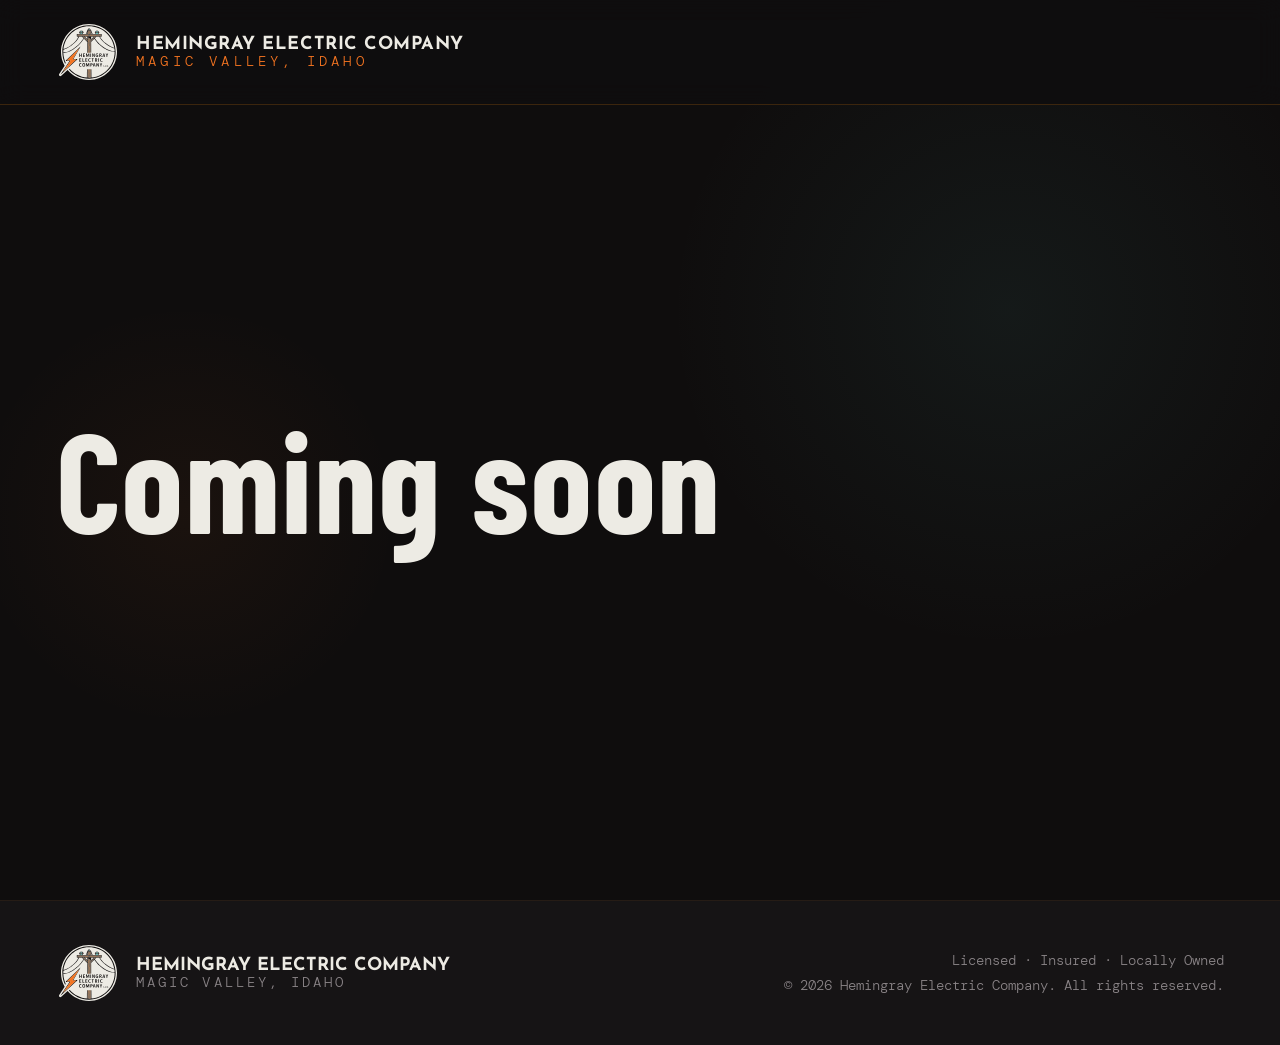
==== commit cfec6835: "coming soon message" ====
--- a/index.html
+++ b/index.html
@@ -60,20 +60,6 @@
 </head>
 <body>
 
-<!-- SKIP LINK -->
-<a class="skip-link" href="#main-content">Skip to main content</a>
-
-<!-- MOBILE DRAWER -->
-<nav class="mobile-drawer" id="mobileDrawer" aria-label="Mobile navigation" aria-hidden="true">
-  <a href="#about" onclick="closeDrawer()">About</a>
-  <div class="drawer-rule" aria-hidden="true"></div>
-  <a href="#services" onclick="closeDrawer()">Services</a>
-  <div class="drawer-rule" aria-hidden="true"></div>
-  <a href="#work" onclick="closeDrawer()">Work</a>
-  <div class="drawer-rule" aria-hidden="true"></div>
-  <a href="#reviews" onclick="closeDrawer()">Reviews</a>
-  <a href="#contact" class="btn-primary" onclick="closeDrawer()">Get a Free Quote</a>
-</nav>
 <!-- PRIMARY NAV -->
 <header>
   <nav aria-label="Primary navigation">
@@ -90,23 +76,9 @@
         </div>
       </a>
 
-      <div class="nav-links" role="list">
-        <a href="#about" role="listitem">About</a>
-        <a href="#services" role="listitem">Services</a>
-        <a href="#work" role="listitem">Work</a>
-        <a href="#reviews" role="listitem">Reviews</a>
-        <a href="#contact" class="btn-primary" role="listitem">Free Quote</a>
-      </div>
-
-      <button
-        class="nav-hamburger"
-        id="hamburgerBtn"
-        aria-label="Open navigation menu"
-        aria-expanded="false"
-        aria-controls="mobileDrawer"
-      >
-        <span></span><span></span><span></span>
-      </button>
+      
+
+      
     </div>
   </nav>
 </header>
@@ -122,314 +94,15 @@
     </div>
 
     <div class="hero-body">
-      <div class="hero-badge" role="note">
-        <span class="hero-badge-pulse" aria-hidden="true"></span>
-        <span class="hero-badge-text">Licensed · Insured · Magic Valley, Idaho</span>
-      </div>
 
       <h1 class="hero-h1" id="hero-heading">
-        <span class="sr-only">Magic Valley's Electrician — </span>Done Right.<br><span class="accent">Done Honest.</span>
+        Coming soon
       </h1>
 
-      <p class="hero-desc">
-        Lorem ipsum dolor sit amet, consectetur adipiscing elit. The electrician Magic Valley trusts to show up on time, do the job right, and charge a fair price — every time.
-      </p>
-
-      <div class="hero-actions">
-        <a href="#contact" class="btn-primary">Get a Free Quote</a>
-        <a href="#work" class="btn-ghost">View Our Work</a>
-      </div>
-    </div>
-
-    <div class="hero-stats" role="list" aria-label="Business highlights">
-      <div class="hstat" role="listitem">
-        <div class="hstat-num">500<span class="h-accent">+</span></div>
-        <div class="hstat-label">Projects Complete</div>
-      </div>
-      <div class="hstat" role="listitem">
-        <div class="hstat-num">5<span class="h-accent">★</span></div>
-        <div class="hstat-label">Rated</div>
-      </div>
-      <div class="hstat" role="listitem">
-        <div class="hstat-num">24<span class="h-accent">/7</span></div>
-        <div class="hstat-label">Emergency Response</div>
-      </div>
-    </div>
-  </section>
-
-  <!-- STATEMENT STRIP -->
-  <section aria-label="Brand statement">
-    <div class="statement">
-      <div class="wrap">
-        <p class="statement-text">Integrity Isn't a Selling Point. It's the Standard.</p>
-        <a href="#contact" class="statement-action">Start a Project</a>
-      </div>
-    </div>
-  </section>
-
-  <!-- ABOUT -->
-  <section class="about" id="about" aria-labelledby="about-heading">
-    <div class="about-visual" role="img" aria-label="Logo or project photo — placeholder">
-      <div class="about-visual-glow" aria-hidden="true"></div>
-      <div class="about-logo-ph">
-        <svg viewBox="0 0 24 24" fill="none" stroke="currentColor" stroke-width="1" aria-hidden="true">
-          <rect x="3" y="3" width="18" height="18" rx="2"/>
-          <circle cx="8.5" cy="8.5" r="1.5"/>
-          <polyline points="21 15 16 10 5 21"/>
-        </svg>
-        <span>Logo / Photo<br>Placeholder</span>
-      </div>
-      <span class="about-corner tl" aria-hidden="true">Hemingray Electric Co.</span>
-      <span class="about-corner br" aria-hidden="true">Magic Valley, Idaho</span>
-    </div>
-
-    <div class="about-content">
-      <div class="eyebrow">Who We Are</div>
-      <h2 class="section-title" id="about-heading">
-        Integrity Over<br><span class="t-primary">Profit.</span> Always.
-      </h2>
-      <div class="about-rule" aria-hidden="true"></div>
-      <p class="body-text">
-        Lorem ipsum dolor sit amet, consectetur adipiscing elit. Sed do eiusmod tempor incididunt ut labore et dolore magna aliqua. Ut enim ad minim veniam, quis nostrud exercitation ullamco laboris.
-      </p>
-      <p class="body-text" style="margin-top: 1rem;">
-        Duis aute irure dolor in reprehenderit in voluptate velit esse cillum dolore eu fugiat nulla pariatur. Excepteur sint occaecat cupidatat non proident, sunt in culpa qui officia.
-      </p>
-      <div class="about-pills" role="list" aria-label="Business values">
-        <span class="pill" role="listitem"><span class="pill-dot" aria-hidden="true"></span><span class="pill-label">Does What He Says</span></span>
-        <span class="pill" role="listitem"><span class="pill-dot" aria-hidden="true"></span><span class="pill-label">Fair Pricing</span></span>
-        <span class="pill" role="listitem"><span class="pill-dot" aria-hidden="true"></span><span class="pill-label">On Time</span></span>
-      </div>
-      <a href="#contact" class="btn-primary" style="margin-top: 0.5rem; display: inline-block;">Work With Me</a>
-    </div>
-  </section>
-
-  <!-- SERVICES -->
-  <section class="services" id="services" aria-labelledby="services-heading">
-    <div class="wrap">
-      <div class="eyebrow">What We Offer</div>
-      <h2 class="section-title" id="services-heading">Services</h2>
-      <div class="services-grid" role="list">
-
-      <article class="svc-card" role="listitem">
-        <div class="svc-num" aria-hidden="true">01</div>
-        <svg class="svc-icon" viewBox="0 0 24 24" fill="none" stroke="currentColor" stroke-width="1.5" aria-hidden="true"><path d="M3 9l9-7 9 7v11a2 2 0 0 1-2 2H5a2 2 0 0 1-2-2z"/><polyline points="9 22 9 12 15 12 15 22"/></svg>
-        <h3 class="svc-name">Residential New Construction</h3>
-        <p class="svc-desc">Lorem ipsum dolor sit amet, consectetur adipiscing elit. Full wiring from the ground up.</p>
-      </article>
-
-      <article class="svc-card" role="listitem">
-        <div class="svc-num" aria-hidden="true">02</div>
-        <svg class="svc-icon" viewBox="0 0 24 24" fill="none" stroke="currentColor" stroke-width="1.5" aria-hidden="true"><path d="M14.7 6.3a1 1 0 0 0 0 1.4l1.6 1.6a1 1 0 0 0 1.4 0l3.77-3.77a6 6 0 0 1-7.94 7.94l-6.91 6.91a2.12 2.12 0 0 1-3-3l6.91-6.91a6 6 0 0 1 7.94-7.94l-3.76 3.76z"/></svg>
-        <h3 class="svc-name">Residential Remodels</h3>
-        <p class="svc-desc">Lorem ipsum dolor sit amet, consectetur adipiscing elit. Panels, rewires, and upgrades.</p>
-      </article>
-
-      <article class="svc-card" role="listitem">
-        <div class="svc-num" aria-hidden="true">03</div>
-        <svg class="svc-icon" viewBox="0 0 24 24" fill="none" stroke="currentColor" stroke-width="1.5" aria-hidden="true"><rect x="2" y="7" width="20" height="14" rx="2"/><path d="M16 7V5a2 2 0 0 0-2-2h-4a2 2 0 0 0-2 2v2"/></svg>
-        <h3 class="svc-name">Commercial Projects</h3>
-        <p class="svc-desc">Lorem ipsum dolor sit amet, consectetur adipiscing elit. Reliable commercial electrical work.</p>
-      </article>
-
-      <article class="svc-card" role="listitem">
-        <div class="svc-num" aria-hidden="true">04</div>
-        <svg class="svc-icon" viewBox="0 0 24 24" fill="none" stroke="currentColor" stroke-width="1.5" aria-hidden="true"><rect x="2" y="10" width="20" height="12" rx="1"/><path d="M8 10V7a4 4 0 0 1 8 0v3"/></svg>
-        <h3 class="svc-name">Agricultural Service</h3>
-        <p class="svc-desc">Lorem ipsum dolor sit amet, consectetur adipiscing elit. Farms, shops, and irrigation systems.</p>
-      </article>
-
-      <article class="svc-card" role="listitem">
-        <div class="svc-num" aria-hidden="true">05</div>
-        <svg class="svc-icon" viewBox="0 0 24 24" fill="none" stroke="currentColor" stroke-width="1.5" aria-hidden="true"><circle cx="12" cy="12" r="5"/><path d="M12 1v2M12 21v2M4.2 4.2l1.4 1.4M18.4 18.4l1.4 1.4M1 12h2M21 12h2M4.2 19.8l1.4-1.4M18.4 5.6l1.4-1.4"/></svg>
-        <h3 class="svc-name">Solar Installation</h3>
-        <p class="svc-desc">Lorem ipsum dolor sit amet, consectetur adipiscing elit. Residential and commercial solar.</p>
-      </article>
-
-      <article class="svc-card" role="listitem">
-        <div class="svc-num" aria-hidden="true">06</div>
-        <svg class="svc-icon" viewBox="0 0 24 24" fill="none" stroke="currentColor" stroke-width="1.5" aria-hidden="true"><rect x="6" y="2" width="12" height="20" rx="2"/><path d="M10 10h4M10 14h4"/></svg>
-        <h3 class="svc-name">EV Charger Install</h3>
-        <p class="svc-desc">Lorem ipsum dolor sit amet, consectetur adipiscing elit. Level 1, 2, and commercial fast chargers.</p>
-      </article>
-
-      <article class="svc-card" role="listitem">
-        <div class="svc-num" aria-hidden="true">07</div>
-        <svg class="svc-icon" viewBox="0 0 24 24" fill="none" stroke="currentColor" stroke-width="1.5" aria-hidden="true"><path d="M22 16.92v3a2 2 0 0 1-2.18 2 19.79 19.79 0 0 1-8.63-3.07A19.5 19.5 0 0 1 4.69 12 19.79 19.79 0 0 1 1.61 3.4 2 2 0 0 1 3.6 1.22h3a2 2 0 0 1 2 1.72c.127.96.361 1.903.7 2.81a2 2 0 0 1-.45 2.11L7.91 8.8a16 16 0 0 0 6 6l.95-.95a2 2 0 0 1 2.11-.45c.907.339 1.85.573 2.81.7A2 2 0 0 1 21.73 16z"/></svg>
-        <h3 class="svc-name">Emergency Calls</h3>
-        <p class="svc-desc">Lorem ipsum dolor sit amet, consectetur adipiscing elit. Available when you need it most.</p>
-      </article>
-
-      <article class="svc-card" role="listitem">
-        <div class="svc-num" aria-hidden="true">08</div>
-        <svg class="svc-icon" viewBox="0 0 24 24" fill="none" stroke="currentColor" stroke-width="1.5" aria-hidden="true"><rect x="4" y="14" width="16" height="8" rx="1"/><path d="M6 14V8h12v6M12 2v3M9 5h6"/></svg>
-        <h3 class="svc-name">Generator Service</h3>
-        <p class="svc-desc">Lorem ipsum dolor sit amet, consectetur adipiscing elit. Standby and portable generator work.</p>
-      </article>
-
-    </div><!-- /.services-grid -->
-    </div><!-- /.wrap -->
-  </section>
-  <section class="work" id="work" aria-labelledby="work-heading">
-    <div class="eyebrow">Portfolio</div>
-    <h2 class="section-title" id="work-heading">The <span class="t-primary">Work</span></h2>
-    <div class="work-grid" role="list">
-
-      <article class="w-cell feature" role="listitem" aria-label="Residential full rewire project">
-        <div class="w-bg w-bg-1" aria-hidden="true"></div>
-        <div class="w-ph" aria-hidden="true"><svg viewBox="0 0 24 24" fill="none" stroke="currentColor" stroke-width="0.8"><rect x="3" y="3" width="18" height="18" rx="2"/><circle cx="8.5" cy="8.5" r="1.5"/><polyline points="21 15 16 10 5 21"/></svg></div>
-        <div class="w-info"><div class="w-cat">Residential</div><div class="w-title">Lorem Ipsum — Full Rewire</div></div>
-      </article>
-
-      <article class="w-cell" role="listitem" aria-label="Commercial office fit-out project">
-        <div class="w-bg w-bg-2" aria-hidden="true"></div>
-        <div class="w-ph" aria-hidden="true"><svg viewBox="0 0 24 24" fill="none" stroke="currentColor" stroke-width="0.8"><rect x="3" y="3" width="18" height="18" rx="2"/><circle cx="8.5" cy="8.5" r="1.5"/><polyline points="21 15 16 10 5 21"/></svg></div>
-        <div class="w-info"><div class="w-cat">Commercial</div><div class="w-title">Lorem Ipsum — Office Fit-Out</div></div>
-      </article>
-
-      <article class="w-cell" role="listitem" aria-label="Solar array installation project">
-        <div class="w-bg w-bg-3" aria-hidden="true"></div>
-        <div class="w-ph" aria-hidden="true"><svg viewBox="0 0 24 24" fill="none" stroke="currentColor" stroke-width="0.8"><rect x="3" y="3" width="18" height="18" rx="2"/><circle cx="8.5" cy="8.5" r="1.5"/><polyline points="21 15 16 10 5 21"/></svg></div>
-        <div class="w-info"><div class="w-cat">Solar</div><div class="w-title">Lorem Ipsum — Rooftop Array</div></div>
-      </article>
-
-      <article class="w-cell" role="listitem" aria-label="Agricultural barn and shop project">
-        <div class="w-bg w-bg-4" aria-hidden="true"></div>
-        <div class="w-ph" aria-hidden="true"><svg viewBox="0 0 24 24" fill="none" stroke="currentColor" stroke-width="0.8"><rect x="3" y="3" width="18" height="18" rx="2"/><circle cx="8.5" cy="8.5" r="1.5"/><polyline points="21 15 16 10 5 21"/></svg></div>
-        <div class="w-info"><div class="w-cat">Agricultural</div><div class="w-title">Lorem Ipsum — Barn &amp; Shop</div></div>
-      </article>
-
-      <article class="w-cell" role="listitem" aria-label="EV charger level 2 installation">
-        <div class="w-bg w-bg-5" aria-hidden="true"></div>
-        <div class="w-ph" aria-hidden="true"><svg viewBox="0 0 24 24" fill="none" stroke="currentColor" stroke-width="0.8"><rect x="3" y="3" width="18" height="18" rx="2"/><circle cx="8.5" cy="8.5" r="1.5"/><polyline points="21 15 16 10 5 21"/></svg></div>
-        <div class="w-info"><div class="w-cat">EV Charger</div><div class="w-title">Lorem Ipsum — Level 2 Home</div></div>
-      </article>
-
-    </div>
-  </section>
-
-  <!-- REVIEWS — ACCESSIBLE STATIC GRID -->
-  <section class="reviews" id="reviews" aria-labelledby="reviews-heading">
-    <div class="wrap">
-      <div class="reviews-header">
-      <div class="reviews-header-left">
-        <div class="eyebrow">Client Feedback</div>
-        <h2 class="section-title" id="reviews-heading" style="margin-bottom:0.5rem;">
-          What Clients Say
-        </h2>
-        <div class="reviews-meta">
-          <div class="reviews-stars" aria-label="5 out of 5 stars average rating" role="img">★★★★★</div>
-          <span class="reviews-rating">5.0 average · 40+ reviews</span>
-        </div>
-      </div>
-      <!-- <span class="reviews-source" aria-label="Reviews sourced from Google">Via Google Reviews</span> -->
-    </div>
-
-    <div class="reviews-grid" role="list" aria-label="Customer reviews">
-
-      <article class="rv-card" role="listitem">
-        <div class="rv-stars" aria-label="5 out of 5 stars" role="img">★★★★★</div>
-        <blockquote class="rv-quote">
-          Lorem ipsum dolor sit amet, consectetur adipiscing elit. He showed up exactly when he said, fixed the problem, and charged a fair price. No surprises — just honest work.
-        </blockquote>
-        <footer class="rv-author">
-          <div class="rv-name">John D.</div>
-          <div class="rv-location">Twin Falls, Idaho</div>
-        </footer>
-      </article>
-
-      <article class="rv-card" role="listitem">
-        <div class="rv-stars" aria-label="5 out of 5 stars" role="img">★★★★★</div>
-        <blockquote class="rv-quote">
-          Sed ut perspiciatis unde omnis iste natus. He's the only electrician I'll ever call. Honest, fast, and left the job site cleaner than he found it. Highly recommend.
-        </blockquote>
-        <footer class="rv-author">
-          <div class="rv-name">Maria K.</div>
-          <div class="rv-location">Filer, Idaho</div>
-        </footer>
-      </article>
-
-      <article class="rv-card" role="listitem">
-        <div class="rv-stars" aria-label="5 out of 5 stars" role="img">★★★★★</div>
-        <blockquote class="rv-quote">
-          Lorem ipsum dolor sit amet. Called at 9pm for an emergency and he was here within the hour. Professional, calm, and got the power back on fast. Would not use anyone else.
-        </blockquote>
-        <footer class="rv-author">
-          <div class="rv-name">Robert S.</div>
-          <div class="rv-location">Buhl, Idaho</div>
-        </footer>
-      </article>
-
-      <article class="rv-card" role="listitem">
-        <div class="rv-stars" aria-label="5 out of 5 stars" role="img">★★★★★</div>
-        <blockquote class="rv-quote">
-          At vero eos et accusamus et iusto odio dignissimos. Explained everything before he started and stuck to the quote to the dollar. That kind of honesty is rare. Professional and clean.
-        </blockquote>
-        <footer class="rv-author">
-          <div class="rv-name">Sarah M.</div>
-          <div class="rv-location">Jerome, Idaho</div>
-        </footer>
-      </article>
-
-      <article class="rv-card" role="listitem">
-        <div class="rv-stars" aria-label="5 out of 5 stars" role="img">★★★★★</div>
-        <blockquote class="rv-quote">
-          Nemo enim ipsam voluptatem quia voluptas. Wired my entire shop from scratch — on schedule, on budget, zero complaints. This is the guy you want on your job site.
-        </blockquote>
-        <footer class="rv-author">
-          <div class="rv-name">Dave L.</div>
-          <div class="rv-location">Kimberly, Idaho</div>
-        </footer>
-      </article>
-
-      <article class="rv-card" role="listitem">
-        <div class="rv-stars" aria-label="5 out of 5 stars" role="img">★★★★★</div>
-        <blockquote class="rv-quote">
-          Lorem ipsum dolor consectetur adipiscing. Hired him for three separate projects over two years. Same quality, same honesty, same fair price every single time. He's earned our loyalty.
-        </blockquote>
-        <footer class="rv-author">
-          <div class="rv-name">Tom B.</div>
-          <div class="rv-location">Wendell, Idaho</div>
-        </footer>
-      </article>
-
-    </div><!-- /.reviews-grid -->
-    </div><!-- /.wrap -->
-  </section>
-  <section class="contact" id="contact" aria-labelledby="contact-heading">
-    <div class="contact-info">
-      <div class="eyebrow">Get in Touch</div>
-      <h2 class="section-title" id="contact-heading">
-        Let's Get<br>to <span class="t-primary">Work.</span>
-      </h2>
-      <p class="body-text">
-        Lorem ipsum dolor sit amet, consectetur adipiscing elit. No runaround, no upselling — just straight answers and quality electrical work. Call or send a message and you'll hear back fast.
-      </p>
-      <div class="contact-details" style="margin-top: 2.5rem;">
-        <a href="tel:+12084205094" class="cd-row" aria-label="Call us at (208) 420-5094">
-          <svg class="cd-icon" viewBox="0 0 24 24" fill="none" stroke="currentColor" stroke-width="2" aria-hidden="true"><path d="M22 16.92v3a2 2 0 0 1-2.18 2 19.79 19.79 0 0 1-8.63-3.07A19.5 19.5 0 0 1 4.69 12 19.79 19.79 0 0 1 1.61 3.4 2 2 0 0 1 3.6 1.22h3a2 2 0 0 1 2 1.72c.127.96.361 1.903.7 2.81a2 2 0 0 1-.45 2.11L7.91 8.8a16 16 0 0 0 6 6l.95-.95a2 2 0 0 1 2.11-.45c.907.339 1.85.573 2.81.7A2 2 0 0 1 21.73 16z"/></svg>
-          <div>
-            <span class="cd-label">Phone</span>
-            <span class="cd-value">(208) 420-5094</span>
-          </div>
-        </a>
-        <div class="cd-row">
-          <svg class="cd-icon" viewBox="0 0 24 24" fill="none" stroke="currentColor" stroke-width="2" aria-hidden="true"><path d="M21 10c0 7-9 13-9 13s-9-6-9-13a9 9 0 0 1 18 0z"/><circle cx="12" cy="10" r="3"/></svg>
-          <div>
-            <span class="cd-label">Service Area</span>
-            <span class="cd-value">Twin Falls, Jerome &amp; Gooding Counties</span>
-          </div>
-        </div>
-        <div class="cd-row">
-          <svg class="cd-icon" viewBox="0 0 24 24" fill="none" stroke="currentColor" stroke-width="2" aria-hidden="true"><circle cx="12" cy="12" r="10"/><polyline points="12 6 12 12 16 14"/></svg>
-          <div>
-            <span class="cd-label">Emergency</span>
-            <span class="cd-value">Available 24 / 7</span>
-          </div>
-        </div>
-        <a href="https://book.housecallpro.com/book/Hemingray-Electric-Company-LLC/0dcf97b1f2274ef288367f5e63f3eeb3?v2=true" target="_blank"  class="btn-primary" style="width: fit-content;" aria-label="Get a free quote, opens in new tab">Get a Free Quote</a>
-      </div>
-    </div>
+      
+    </div>
+
+    
   </section>
 
 </main>
--- a/css/styles.css
+++ b/css/styles.css
@@ -36,6 +36,9 @@
 
   /* Motion */
   --transition: 0.2s;
+
+  /* Radius */
+  --radius: .8rem;
 }
 
 /* ============================================================
@@ -45,7 +48,7 @@
 *:focus-visible {
   outline: 2px solid var(--primary);
   outline-offset: 0.4rem;
-  border-radius: .8rem;
+  border-radius: var(--radius);
 }
 *:focus:not(:focus-visible) { outline: none; }
 
@@ -128,7 +131,7 @@
   letter-spacing: 0.08em;
   text-decoration: none !important;
   display: inline-block;
-  border-radius: .8rem;
+  border-radius: var(--radius);
 }
 
 .btn-primary {
@@ -174,7 +177,7 @@
   text-decoration: none; flex-shrink: 0;
 }
 .nav-logo-mark {
-  width: 4.8rem; height: 4.8rem; flex-shrink: 0;
+  width: 6.4rem; height: 6.4rem; flex-shrink: 0;
   display: flex; align-items: center; justify-content: center;
 }
 .nav-logo-mark span {
@@ -229,7 +232,7 @@
 }
 .nav-hamburger span {
   display: block; width: 2.4rem; height: 2px;
-  background: var(--off); border-radius: 2px;
+  background: var(--off); border-radius: var(--radius);
   transition: transform 0.3s ease, opacity 0.3s ease;
 }
 .nav-hamburger[aria-expanded="true"] span:nth-child(1) { transform: translateY(0.8rem) rotate(45deg); }
@@ -347,7 +350,7 @@
 /* ============================================================
    STATEMENT STRIP
 ============================================================ */
-.statement { background: var(--primary); }
+.statement { background: var(--secondary); }
 .statement .wrap {
   padding: var(--section-x);
   display: grid; grid-template-columns: 1fr auto;
@@ -363,7 +366,7 @@
   padding: 1.6rem 3.2rem; font-size: var(--text-xs); font-weight: 600; letter-spacing: 0.1em;
   text-decoration: none; white-space: nowrap; flex-shrink: 0;
   transition: background var(--transition);
-  border-radius: .8rem;
+  border-radius: var(--radius);
 }
 .statement-action:hover,
 .statement-action:focus-visible {
@@ -563,6 +566,7 @@
   padding: 1.6rem 2rem;
   background: var(--card); border: 1px solid var(--border-ui);
   text-decoration: none; transition: border-color var(--transition);
+  border-radius: var(--radius);
 }
 a.cd-row:hover,
 a.cd-row:focus-visible { border-color: var(--primary); }
@@ -643,7 +647,7 @@
 }
 .footer-brand { display: flex; align-items: center; gap: 1.6rem; }
 .footer-logo-ph {
-  width: 3.2rem; height: 3.2rem; flex-shrink: 0;
+  flex-shrink: 0;
   display: flex; align-items: center; justify-content: center;
 }
 .footer-logo-ph span { font-family: var(--font-mono); font-size: var(--text-xs); letter-spacing: 0.05em; color: var(--muted); }
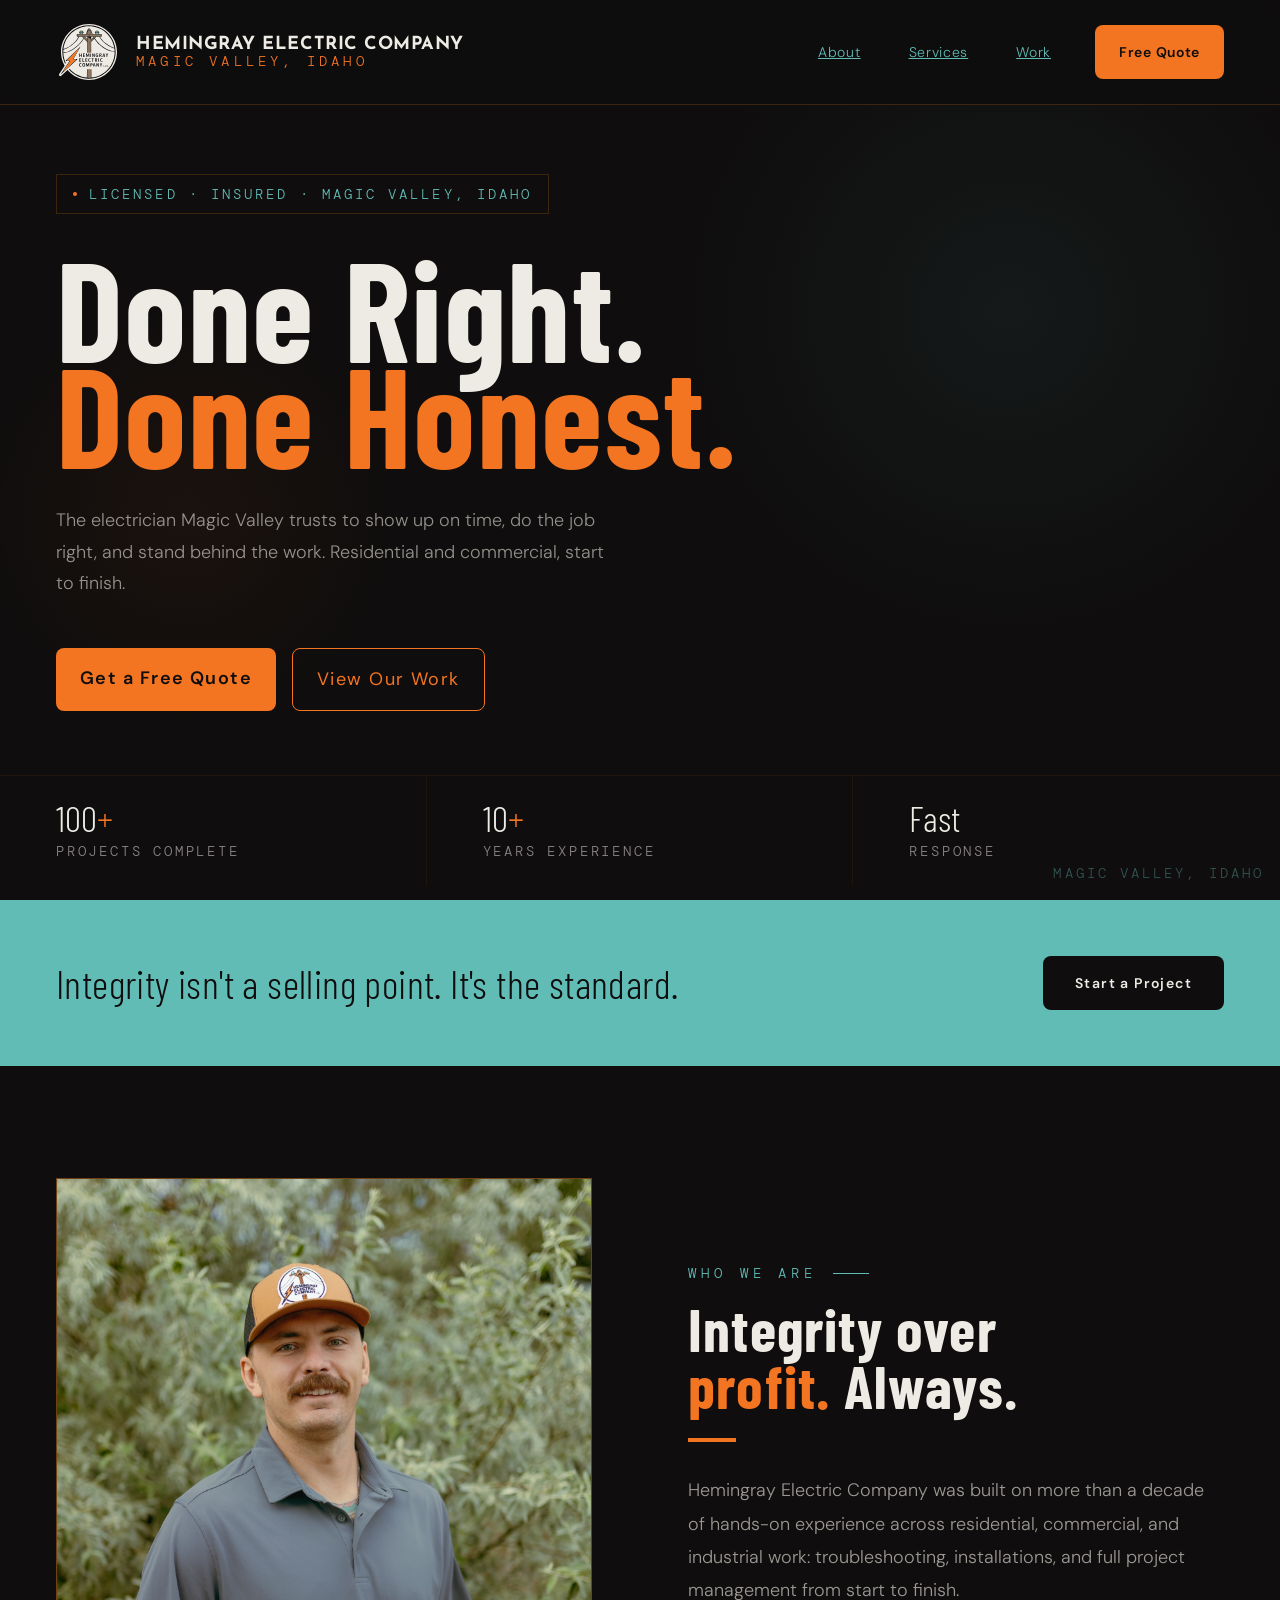
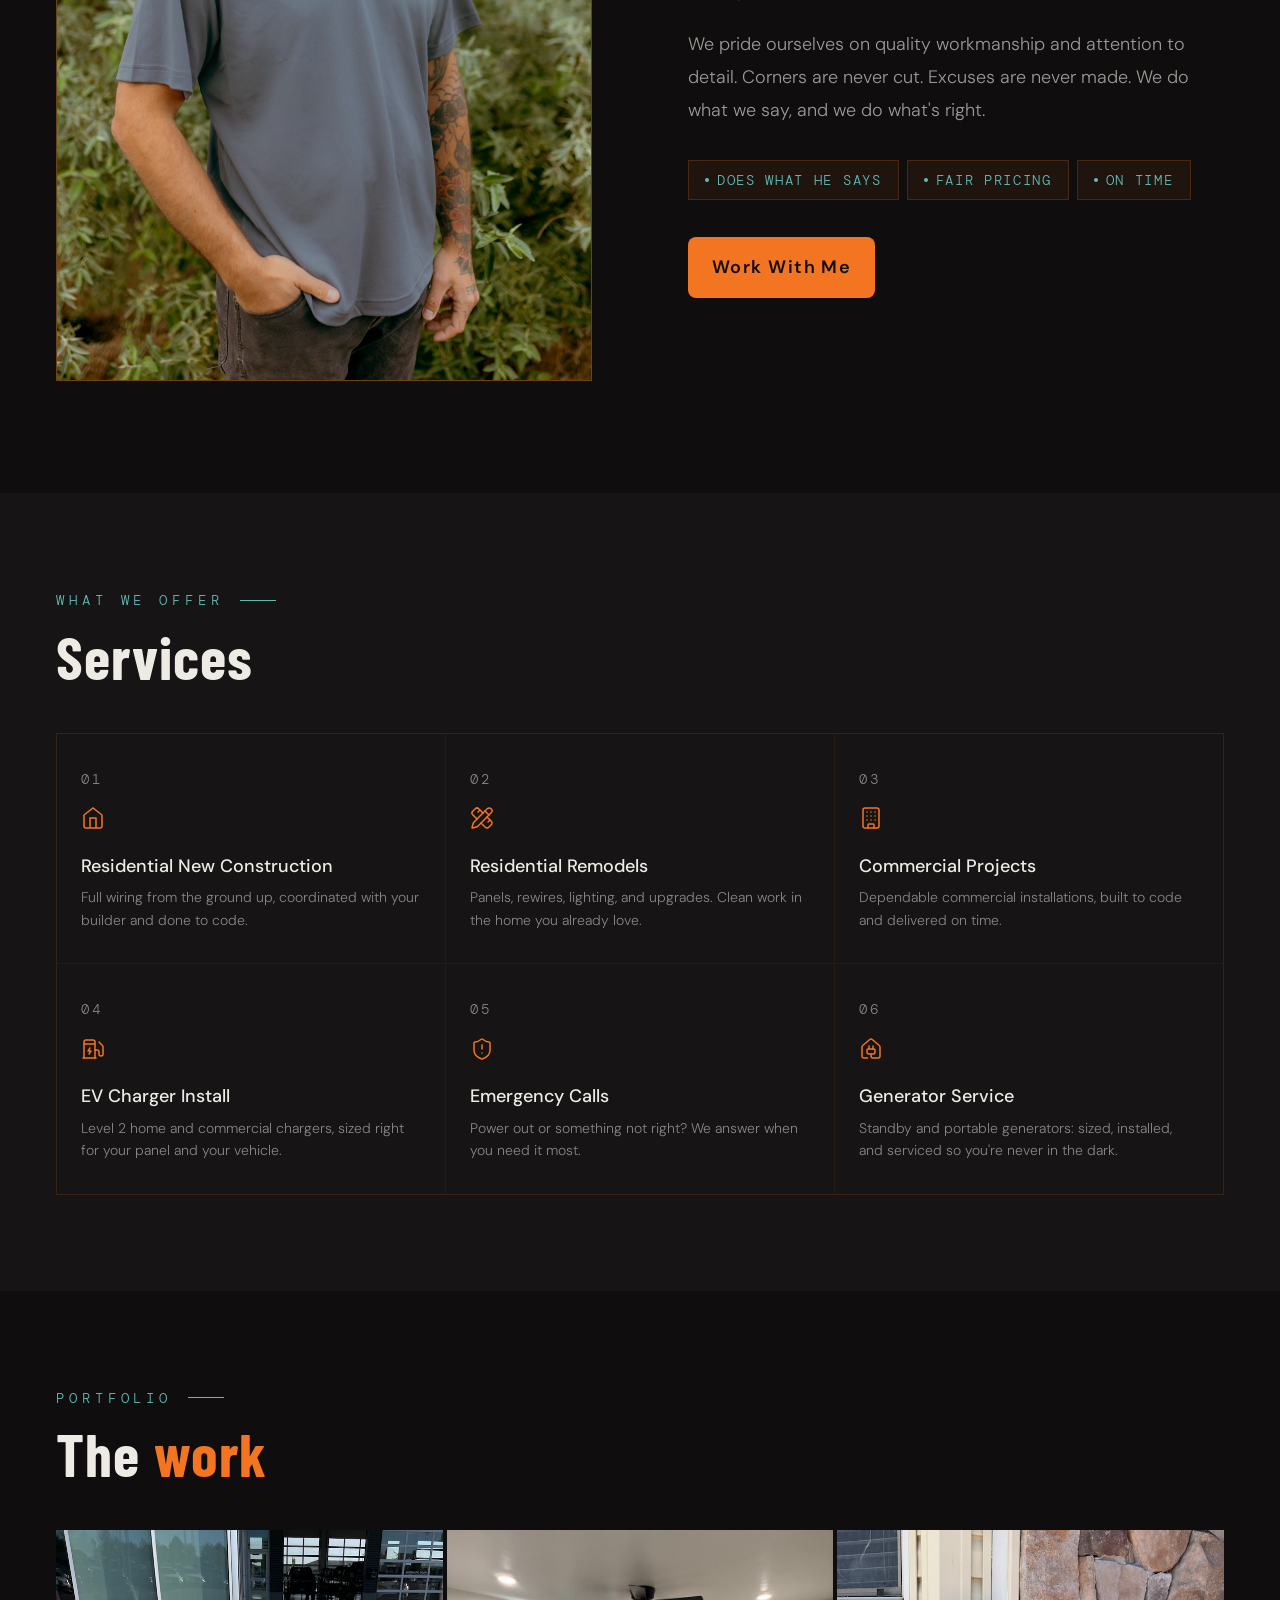
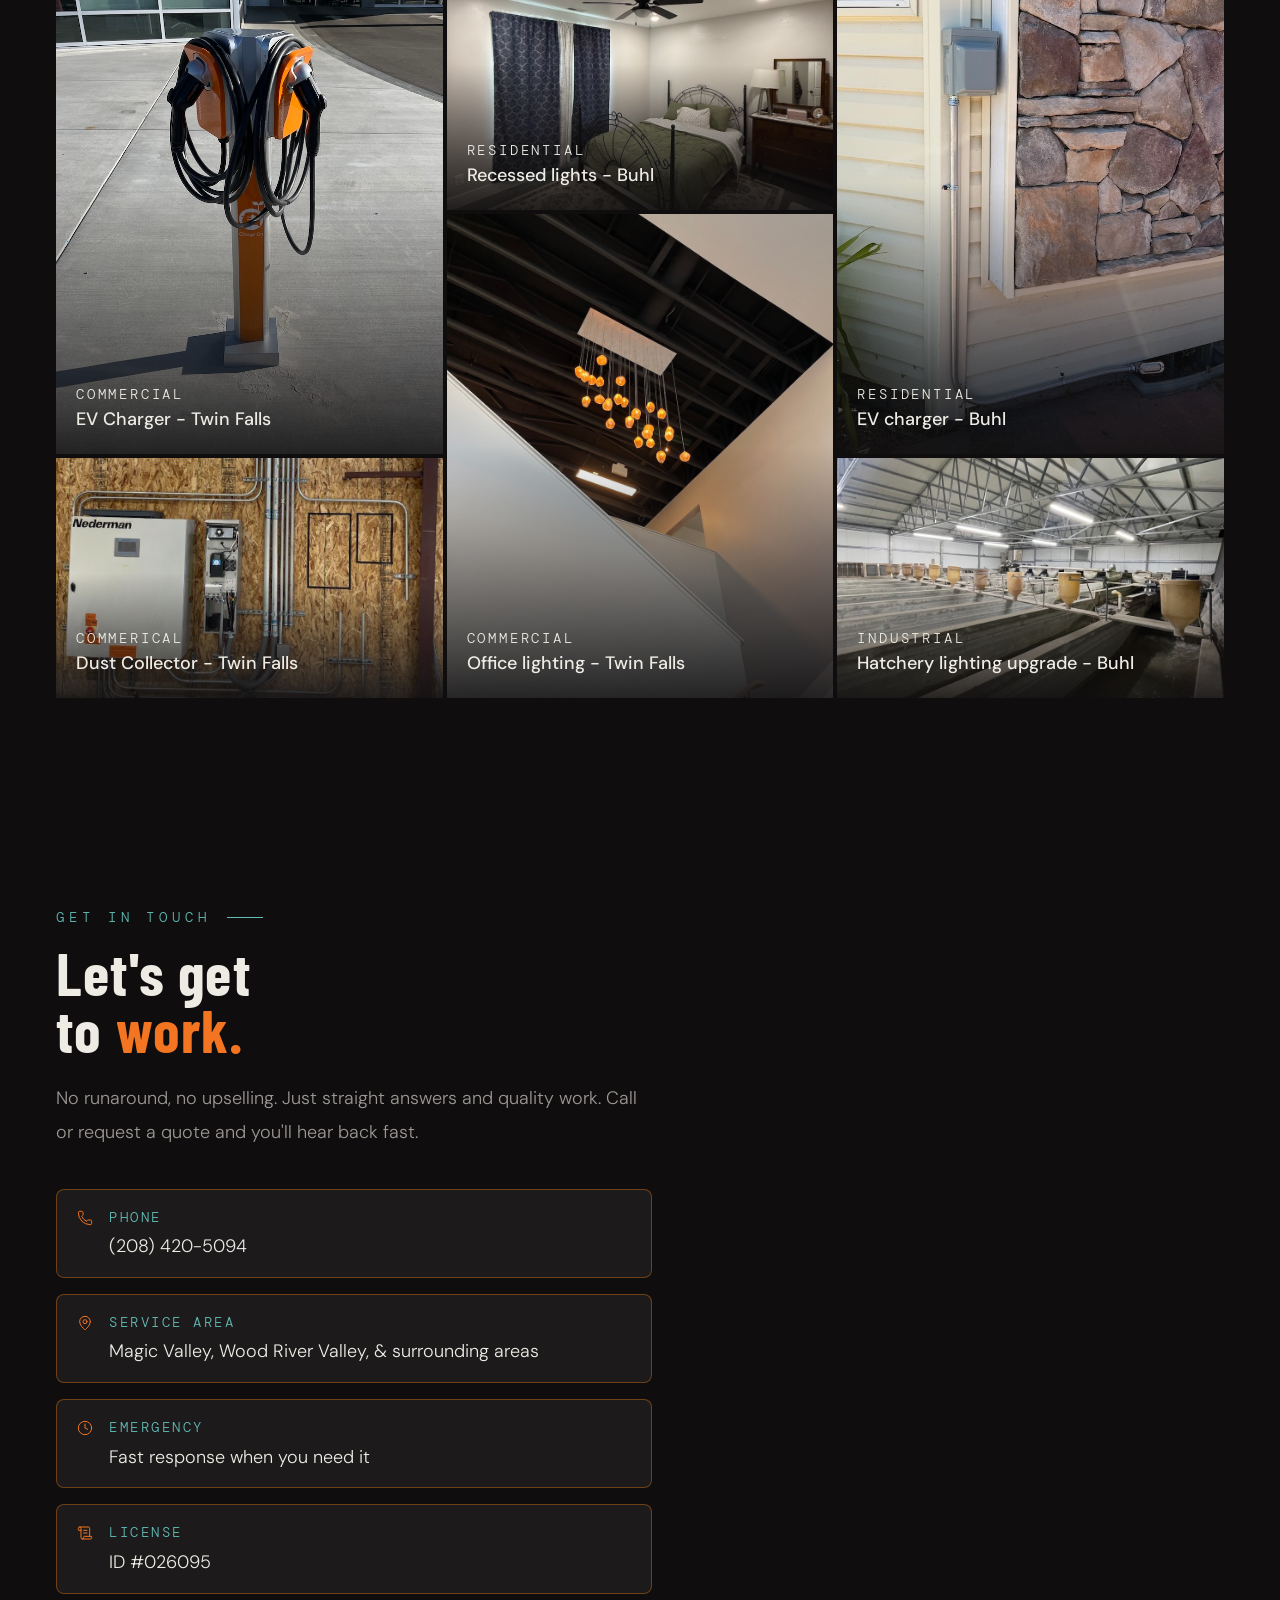
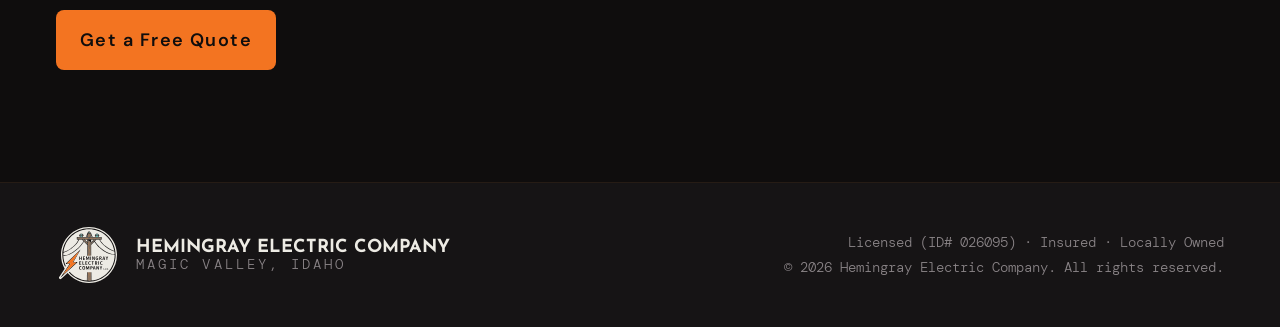
==== commit 016d7c60: "Going Live!!!" ====
--- a/index.html
+++ b/index.html
@@ -1,31 +1,32 @@
 <!DOCTYPE html>
-<link rel="stylesheet" href="css/styles.css"><html lang="en-US">
+<html lang="en-US">
 <head>
 <meta charset="UTF-8">
 <meta name="viewport" content="width=device-width, initial-scale=1.0">
 <title>Hemingray Electric Company | Licensed Electrician in Twin Falls & Magic Valley, Idaho</title>
-<meta name="description" content="Hemingray Electric Company — licensed, insured electrician serving Twin Falls, Jerome & Gooding Counties. Residential, commercial, agricultural, solar, EV chargers & 24/7 emergency calls. Honest work. Fair pricing.">
+<meta name="description" content="Hemingray Electric Company. Licensed, insured electrician serving Twin Falls, Jerome & Gooding Counties. Residential, commercial, EV chargers, generators & emergency calls. Honest work. Fair pricing.">
 <meta property="og:title" content="Hemingray Electric Company | Magic Valley, Idaho">
-<meta property="og:description" content="The electrician Magic Valley trusts. Residential, commercial, agricultural, solar, and emergency electrical services.">
+<meta property="og:description" content="The electrician Magic Valley trusts. Residential, commercial, and emergency electrical services.">
 <meta property="og:type" content="website">
-<meta property="og:url" content="https://yourdomain.com/">
-<meta property="og:image" content="https://yourdomain.com/img/og-share.jpg">
+<meta property="og:url" content="https://hemingrayelectric.com/">
+<meta property="og:image" content="https://hemingrayelectric.com/img/og-image.png">
 <meta property="og:locale" content="en_US">
 <meta name="twitter:card" content="summary_large_image">
 <meta name="twitter:title" content="Hemingray Electric Company | Twin Falls, Idaho">
-<meta name="twitter:description" content="Licensed electrician serving Magic Valley. Residential, commercial, solar, EV, and emergency calls.">
+<meta name="twitter:description" content="Licensed electrician serving Magic Valley. Residential, commercial, EV, generators, and emergency calls.">
 <link rel="preconnect" href="https://fonts.googleapis.com">
 <link href="https://fonts.googleapis.com/css2?family=Barlow+Condensed:wght@600;700;800&family=Josefin+Sans:wght@600;700&family=DM+Sans:ital,wght@0,300;0,400;0,500;1,300&family=DM+Mono:wght@400;500&display=swap" rel="stylesheet">
-<link rel="canonical" href="https://yourdomain.com/">
+<link rel="stylesheet" href="css/styles.css">
+<link rel="canonical" href="https://hemingrayelectric.com/">
 <link rel="sitemap" type="application/xml" href="/sitemap.xml">
 <script type="application/ld+json">
 {
   "@context": "https://schema.org",
   "@type": ["LocalBusiness", "Electrician"],
   "name": "Hemingray Electric Company",
-  "url": "https://yourdomain.com",
+  "url": "https://hemingrayelectric.com",
   "telephone": "+12084205094",
-  "description": "Licensed electrician serving Magic Valley, Idaho. Residential, commercial, agricultural, solar, EV chargers, and emergency calls.",
+  "description": "Licensed electrician serving Magic Valley, Idaho. Residential, commercial, EV chargers, generators, and emergency calls.",
   "address": {
     "@type": "PostalAddress",
     "addressLocality": "Twin Falls",
@@ -41,32 +42,37 @@
     "itemListElement": [
       { "@type": "Offer", "itemOffered": { "@type": "Service", "name": "Residential Electrical" } },
       { "@type": "Offer", "itemOffered": { "@type": "Service", "name": "Commercial Electrical" } },
-      { "@type": "Offer", "itemOffered": { "@type": "Service", "name": "Solar Installation" } },
       { "@type": "Offer", "itemOffered": { "@type": "Service", "name": "EV Charger Installation" } },
       { "@type": "Offer", "itemOffered": { "@type": "Service", "name": "Emergency Electrical Service" } },
       { "@type": "Offer", "itemOffered": { "@type": "Service", "name": "Generator Installation" } }
     ]
   }
 }
-"aggregateRating": {
-  "@type": "AggregateRating",
-  "ratingValue": "5.0",
-  "reviewCount": "40",
-  "bestRating": "5"
-}
 </script>
+<!-- NOTE: aggregateRating intentionally omitted until real Google reviews exist. When they do,
+     add it back here with the TRUE values, e.g.:
+     "aggregateRating": { "@type": "AggregateRating", "ratingValue": "X.X", "reviewCount": "N", "bestRating": "5" }
+     The numbers must match the live Google rating exactly, or Google can flag the markup. -->
 </head>
 <body>
-</head>
-<body>
-
+
+<!-- SKIP LINK -->
+<a class="skip-link" href="#main-content">Skip to main content</a>
+
+<!-- MOBILE DRAWER -->
+<nav class="mobile-drawer" id="mobileDrawer" aria-label="Mobile navigation" aria-hidden="true">
+  <a href="#about" onclick="closeDrawer()">About</a>
+  <a href="#services" onclick="closeDrawer()">Services</a>
+  <a href="#work" onclick="closeDrawer()">Work</a>
+  <a href="#contact" class="btn-primary" onclick="closeDrawer()">Get a Free Quote</a>
+</nav>
 <!-- PRIMARY NAV -->
 <header>
   <nav aria-label="Primary navigation">
     <div class="nav-wrap">
-      <a class="nav-logo" href="#main-content" aria-label="Hemingray Electric Company — home">
+      <a class="nav-logo" href="#main-content" aria-label="Hemingray Electric Company, home">
         <img
-          src="img/hemingray-logo.svg"
+          src="img/logo/hemingray-logo.svg"
           alt="Hemingray Electric logo"
           class="nav-logo-mark"
         />
@@ -76,9 +82,22 @@
         </div>
       </a>
 
-      
-
-      
+      <ul class="nav-links">
+        <li><a href="#about">About</a></li>
+        <li><a href="#services">Services</a></li>
+        <li><a href="#work">Work</a></li>
+        <li><a href="#contact" class="btn-primary">Free Quote</a></li>
+      </ul>
+
+      <button
+        class="nav-hamburger"
+        id="hamburgerBtn"
+        aria-label="Open navigation menu"
+        aria-expanded="false"
+        aria-controls="mobileDrawer"
+      >
+        <span></span><span></span><span></span>
+      </button>
     </div>
   </nav>
 </header>
@@ -94,15 +113,222 @@
     </div>
 
     <div class="hero-body">
+      <div class="hero-badge" role="note">
+        <span class="hero-badge-pulse" aria-hidden="true"></span>
+        <span class="hero-badge-text">Licensed · Insured · Magic Valley, Idaho</span>
+      </div>
 
       <h1 class="hero-h1" id="hero-heading">
-        Coming soon
+        <span class="sr-only">Magic Valley's Electrician. </span>Done Right.<br><span class="accent">Done Honest.</span>
       </h1>
 
+      <p class="hero-desc">
+        The electrician Magic Valley trusts to show up on time, do the job right, and stand behind the work. Residential and commercial, start to finish.
+      </p>
+
+      <div class="hero-actions">
+        <a href="#contact" class="btn-primary">Get a Free Quote</a>
+        <a href="#work" class="btn-ghost">View Our Work</a>
+      </div>
+    </div>
+
+    <div class="hero-stats" role="list" aria-label="Business highlights">
+      <div class="hstat" role="listitem">
+        <div class="hstat-num">100<span class="h-accent">+</span></div>
+        <div class="hstat-label">Projects Complete</div>
+      </div>
+      <div class="hstat" role="listitem">
+        <div class="hstat-num">10<span class="h-accent">+</span></div>
+        <div class="hstat-label">Years Experience</div>
+      </div>
+      <div class="hstat" role="listitem">
+        <div class="hstat-num">Fast</div>
+        <div class="hstat-label">Response</div>
+      </div>
+    </div>
+  </section>
+
+  <!-- STATEMENT STRIP -->
+  <section aria-label="Brand statement">
+    <div class="statement">
+      <div class="wrap">
+        <p class="statement-text">Integrity isn't a selling point. It's the standard.</p>
+        <a href="#contact" class="statement-action">Start a Project</a>
+      </div>
+    </div>
+  </section>
+
+  <!-- ABOUT -->
+  <section class="about" id="about" aria-labelledby="about-heading">
+    <div class="about-visual" role="img" aria-label="Zach, owner of Hemingray Electric Company, smiling in a company cap in front of leafy trees">
+      <div class="about-visual-glow" aria-hidden="true"></div>
+      <img src="img/company/zach-head-shot.jpg" alt=""/></div>
+      <span class="about-corner tl" aria-hidden="true">Hemingray Electric Co.</span>
+      <span class="about-corner br" aria-hidden="true">Magic Valley, Idaho</span>
+    </div>
+
+    <div class="about-content">
+      <div class="eyebrow" aria-label="Who we are">Who We Are</div>
+      <h2 class="section-title br" id="about-heading">Integrity over&NewLine;<span class="t-primary">profit.</span> Always.
+      </h2>
+      <div class="about-rule" aria-hidden="true"></div>
+      <p class="body-text">
+        Hemingray Electric Company was built on more than a decade of hands-on experience across residential, commercial, and industrial work: troubleshooting, installations, and full project management from start to finish.
+      </p>
+      <p class="body-text" style="margin-top: 1rem;">
+        We pride ourselves on quality workmanship and attention to detail. Corners are never cut. Excuses are never made. We do what we say, and we do what's right.
+      </p>
+      <div class="about-pills" role="list" aria-label="Business values">
+        <span class="pill" role="listitem"><span class="pill-dot" aria-hidden="true"></span><span class="pill-label">Does What He Says</span></span>
+        <span class="pill" role="listitem"><span class="pill-dot" aria-hidden="true"></span><span class="pill-label">Fair Pricing</span></span>
+        <span class="pill" role="listitem"><span class="pill-dot" aria-hidden="true"></span><span class="pill-label">On Time</span></span>
+      </div>
+      <a href="#contact" class="btn-primary" style="margin-top: 0.5rem; display: inline-block;">Work With Me</a>
+    </div>
+  </section>
+
+  <!-- SERVICES -->
+  <!-- Solar and Agricultural cards removed per owner. Remaining services renumbered 01–06. -->
+  <section class="services" id="services" aria-labelledby="services-heading">
+    <div class="wrap">
+      <div class="eyebrow">What We Offer</div>
+      <h2 class="section-title" id="services-heading">Services</h2>
+      <div class="services-grid" role="list">
+
+      <article class="svc-card" role="listitem">
+        <div class="svc-num" aria-hidden="true">01</div>
+        <svg class="svc-icon" viewBox="0 0 24 24" fill="none" stroke="currentColor" stroke-width="1.5" aria-hidden="true"><path d="M3 9l9-7 9 7v11a2 2 0 0 1-2 2H5a2 2 0 0 1-2-2z"/><polyline points="9 22 9 12 15 12 15 22"/></svg>
+        <h3 class="svc-name">Residential New Construction</h3>
+        <p class="svc-desc">Full wiring from the ground up, coordinated with your builder and done to code.</p>
+      </article>
+
+      <article class="svc-card" role="listitem">
+        <div class="svc-num" aria-hidden="true">02</div>
+        <svg class="svc-icon" viewBox="0 0 24 24" fill="none" stroke="currentColor" stroke-width="1.5" stroke-linecap="round" stroke-linejoin="round"><path d="M13 7 8.7 2.7a2.41 2.41 0 0 0-3.4 0L2.7 5.3a2.41 2.41 0 0 0 0 3.4L7 13"/><path d="m8 6 2-2"/><path d="m18 16 2-2"/><path d="m17 11 4.3 4.3c.94.94.94 2.46 0 3.4l-2.6 2.6c-.94.94-2.46.94-3.4 0L11 17"/><path d="M21.174 6.812a1 1 0 0 0-3.986-3.987L3.842 16.174a2 2 0 0 0-.5.83l-1.321 4.352a.5.5 0 0 0 .623.622l4.353-1.32a2 2 0 0 0 .83-.497z"/><path d="m15 5 4 4"/></svg>
+        <h3 class="svc-name">Residential Remodels</h3>
+        <p class="svc-desc">Panels, rewires, lighting, and upgrades. Clean work in the home you already love.</p>
+      </article>
+
+      <article class="svc-card" role="listitem">
+        <div class="svc-num" aria-hidden="true">03</div>
+        <svg class="svc-icon" viewBox="0 0 24 24" fill="none" stroke="currentColor" stroke-width="1.5" stroke-linecap="round" stroke-linejoin="round"><path d="M12 10h.01"/><path d="M12 14h.01"/><path d="M12 6h.01"/><path d="M16 10h.01"/><path d="M16 14h.01"/><path d="M16 6h.01"/><path d="M8 10h.01"/><path d="M8 14h.01"/><path d="M8 6h.01"/><path d="M9 22v-3a1 1 0 0 1 1-1h4a1 1 0 0 1 1 1v3"/><rect x="4" y="2" width="16" height="20" rx="2"/></svg>
+        <h3 class="svc-name">Commercial Projects</h3>
+        <p class="svc-desc">Dependable commercial installations, built to code and delivered on time.</p>
+      </article>
+
+      <article class="svc-card" role="listitem">
+        <div class="svc-num" aria-hidden="true">04</div>
+        <svg class="svc-icon" viewBox="0 0 24 24" fill="none" stroke="currentColor" stroke-width="1.5" stroke-linecap="round" stroke-linejoin="round" ><path d="M14 13h2a2 2 0 0 1 2 2v2a2 2 0 0 0 4 0v-6.998a2 2 0 0 0-.59-1.42L18 5"/><path d="M14 21V5a2 2 0 0 0-2-2H5a2 2 0 0 0-2 2v16"/><path d="M2 21h13"/><path d="M3 7h11"/><path d="m9 11-2 3h3l-2 3"/></svg>
+        <h3 class="svc-name">EV Charger Install</h3>
+        <p class="svc-desc">Level 2 home and commercial chargers, sized right for your panel and your vehicle.</p>
+      </article>
+
+      <article class="svc-card" role="listitem">
+        <div class="svc-num" aria-hidden="true">05</div>
+        <svg class="svc-icon"viewBox="0 0 24 24" fill="none" stroke="currentColor" stroke-width="1.5" stroke-linecap="round" stroke-linejoin="round"><path d="M20 13c0 5-3.5 7.5-7.66 8.95a1 1 0 0 1-.67-.01C7.5 20.5 4 18 4 13V6a1 1 0 0 1 1-1c2 0 4.5-1.2 6.24-2.72a1.17 1.17 0 0 1 1.52 0C14.51 3.81 17 5 19 5a1 1 0 0 1 1 1z"/><path d="M12 8v4"/><path d="M12 16h.01"/></svg>
+        <h3 class="svc-name">Emergency Calls</h3>
+        <p class="svc-desc">Power out or something not right? We answer when you need it most.</p>
+      </article>
+
+      <article class="svc-card" role="listitem">
+        <div class="svc-num" aria-hidden="true">06</div>
+        <svg class="svc-icon" viewBox="0 0 24 24" fill="none" stroke="currentColor" stroke-width="1.5" stroke-linecap="round" stroke-linejoin="round"><path d="M10 12V8.964"/><path d="M14 12V8.964"/><path d="M15 12a1 1 0 0 1 1 1v2a2 2 0 0 1-2 2h-4a2 2 0 0 1-2-2v-2a1 1 0 0 1 1-1z"/><path d="M8.5 21H5a2 2 0 0 1-2-2v-9a2 2 0 0 1 .709-1.528l7-6a2 2 0 0 1 2.582 0l7 6A2 2 0 0 1 21 10v9a2 2 0 0 1-2 2h-5a2 2 0 0 1-2-2v-2"/></svg>
+        <h3 class="svc-name">Generator Service</h3>
+        <p class="svc-desc">Standby and portable generators: sized, installed, and serviced so you're never in the dark.</p>
+      </article>
+
+    </div><!-- /.services-grid -->
+    </div><!-- /.wrap -->
+  </section>
+
+  <!-- WORK: placeholder cells. Solar (was "Industrial / Rooftop Array") and Agricultural
+       cells swapped to offered categories. Replace ALL of these with REAL project photos +
+       captions before launch; the brief requires real work, no stock. -->
+  <section class="work" id="work" aria-labelledby="work-heading">
+    <div class="eyebrow">Portfolio</div>
+    <h2 class="section-title" id="work-heading">The <span class="t-primary">work</span></h2>
+    <div class="work-grid" role="list">
+
+      <article class="w-cell feature" role="listitem" aria-label="Commercial EV Charger, Twin Falls">
+        <div class="w-bg w-bg-2" aria-hidden="true"><img src="img/commercial/charge-point-ev-charger-twin-falls.jpg" alt="" style="object-position: center 20%;"/></div>
+        <div class="w-info"><div class="w-cat">Commercial</div><div class="w-title">EV Charger - Twin Falls</div></div>
+      </article>
+
+      <article class="w-cell" role="listitem" aria-label="Residential recessed lights, Buhl">
+        <div class="w-bg w-bg-4" aria-hidden="true"><img src="img/residential/new-recessed-lighting-after-buhl.jpg" alt=""/></div>
+        <div class="w-info"><div class="w-cat">Residential</div><div class="w-title">Recessed lights - Buhl</div></div>
+      </article>
       
-    </div>
-
-    
+      <article class="w-cell feature" role="listitem" aria-label="Residential EV charger, Buhl">
+        <div class="w-bg w-bg-1" aria-hidden="true"><img src="img/residential/residential-ev-charger-buhl.jpg" alt="" style="object-position: center 20%;"/></div>
+        <div class="w-info"><div class="w-cat">Residential</div><div class="w-title">EV charger - Buhl</div></div>
+      </article>
+
+      <article class="w-cell feature" role="listitem" aria-label="Commercial office lighting, Twin Falls">
+        <div class="w-bg w-bg-3" aria-hidden="true"><img src="img/commercial/new-office-lighting-twin-falls.jpg" alt=""/></div>
+        <div class="w-info"><div class="w-cat">Commercial</div><div class="w-title">Office lighting - Twin Falls</div></div>
+      </article>      
+
+      <article class="w-cell" role="listitem" aria-label="Commerical dust collector, Twin Falls">
+        <div class="w-bg w-bg-5" aria-hidden="true"><img src="img/commercial/dust-collector-twin-falls.jpg" alt=""/></div>
+        <div class="w-info"><div class="w-cat">Commerical</div><div class="w-title">Dust Collector - Twin Falls</div></div>
+      </article>
+
+      <article class="w-cell" role="listitem" aria-label="Industrial hatchery lighting, Buhl">
+        <div class="w-bg w-bg-5" aria-hidden="true"><img src="img/industrial/hatchery-lighting-upgrade-buhl.jpg" alt=""/></div>
+        <div class="w-info"><div class="w-cat">Industrial</div><div class="w-title">Hatchery lighting upgrade - Buhl</div></div>
+      </article>
+
+    </div>
+  </section>
+
+  <!-- REVIEWS SECTION REMOVED: no Google review data yet.
+       Showing star ratings or testimonials with zero real reviews is an FTC issue and
+       invalid structured data. When real Google reviews exist, restore a #reviews section
+       here (heading was "What clients say"), add the "Reviews" nav links back, and re-add
+       aggregateRating in the JSON-LD with the TRUE rating and count. -->
+
+  <!-- CONTACT -->
+  <section class="contact" id="contact" aria-labelledby="contact-heading">
+    <div class="contact-info">
+      <div class="eyebrow">Get in Touch</div>
+      <h2 class="section-title br" id="contact-heading">Let's get&NewLine;to <span class="t-primary">work.</span>
+      </h2>
+      <p class="body-text">
+        No runaround, no upselling. Just straight answers and quality work. Call or request a quote and you'll hear back fast.
+      </p>
+      <div class="contact-details" style="margin-top: 2.5rem;">
+        <a href="tel:+12084205094" class="cd-row" aria-label="Call us at (208) 420-5094">
+          <svg class="cd-icon" viewBox="0 0 24 24" fill="none" stroke="currentColor" stroke-width="1.5" stroke-linecap="round" stroke-linejoin="round"><path d="M13.832 16.568a1 1 0 0 0 1.213-.303l.355-.465A2 2 0 0 1 17 15h3a2 2 0 0 1 2 2v3a2 2 0 0 1-2 2A18 18 0 0 1 2 4a2 2 0 0 1 2-2h3a2 2 0 0 1 2 2v3a2 2 0 0 1-.8 1.6l-.468.351a1 1 0 0 0-.292 1.233 14 14 0 0 0 6.392 6.384"/></svg>
+          <div>
+            <span class="cd-label">Phone</span>
+            <span class="cd-value">(208) 420-5094</span>
+          </div>
+        </a>
+        <div class="cd-row">
+          <svg class="cd-icon" viewBox="0 0 24 24" fill="none" stroke="currentColor" stroke-width="1.5" stroke-linecap="round" stroke-linejoin="round" ><path d="M20 10c0 4.993-5.539 10.193-7.399 11.799a1 1 0 0 1-1.202 0C9.539 20.193 4 14.993 4 10a8 8 0 0 1 16 0"/><circle cx="12" cy="10" r="3"/></svg>
+          <div>
+            <span class="cd-label">Service Area</span>
+            <span class="cd-value">Magic Valley, Wood River Valley, &amp; surrounding areas</span>
+          </div>
+        </div>
+        <div class="cd-row">
+          <svg class="cd-icon" viewBox="0 0 24 24" fill="none" stroke="currentColor" stroke-width="1.5" stroke-linecap="round" stroke-linejoin="round"><circle cx="12" cy="12" r="10"/><path d="M12 6v6l4 2"/></svg>
+          <div>
+            <span class="cd-label">Emergency</span>
+            <span class="cd-value">Fast response when you need it</span>
+          </div>
+        </div>
+        <div class="cd-row">
+          <svg class="cd-icon" viewBox="0 0 24 24" fill="none" stroke="currentColor" stroke-width="1.5" stroke-linecap="round" stroke-linejoin="round"><path d="M15 12h-5"/><path d="M15 8h-5"/><path d="M19 17V5a2 2 0 0 0-2-2H4"/><path d="M8 21h12a2 2 0 0 0 2-2v-1a1 1 0 0 0-1-1H11a1 1 0 0 0-1 1v1a2 2 0 1 1-4 0V5a2 2 0 1 0-4 0v2a1 1 0 0 0 1 1h3"/></svg>
+          <div>
+            <span class="cd-label">License</span>
+            <span class="cd-value">ID #026095</span>
+          </div>
+        </div>
+        <a href="https://book.housecallpro.com/book/Hemingray-Electric-Company-LLC/0dcf97b1f2274ef288367f5e63f3eeb3?v2=true" target="_blank" rel="noopener" class="btn-primary" style="width: fit-content;" aria-label="Get a free quote, opens in new tab">Get a Free Quote</a>
+      </div>
+    </div>
   </section>
 
 </main>
@@ -113,7 +339,7 @@
     <div class="footer-brand">
       <div class="footer-logo-ph" role="img" aria-label="Logo placeholder">
         <img
-          src="img/hemingray-logo.svg"
+          src="img/logo/hemingray-logo.svg"
           alt="Hemingray Electric logo"
           class="nav-logo-mark"
         />
@@ -124,7 +350,7 @@
       </div>
     </div>
     <div class="footer-right">
-      <p class="footer-meta">Licensed · Insured · Locally Owned</p>
+      <p class="footer-meta">Licensed (ID# 026095) · Insured · Locally Owned</p>
       <p class="footer-meta">© 2026 Hemingray Electric Company. All rights reserved.</p>
     </div>
   </div>
@@ -175,81 +401,80 @@
   });
 
   /* ─── Form Validation (WCAG 3.3.1 / 3.3.3 / 4.1.2) ─────────
-     - Sets aria-invalid on each field
-     - Shows accessible error messages via role="alert" spans
-     - Moves focus to first invalid field on failed submit
-     - Announces success via aria-live region
+     This page currently uses a Housecall Pro booking link instead of an on-page form,
+     so the validation logic is guarded behind a null check. If a <form> with fields
+     #cf-name / #cf-message and a #cf-status live region is added later, this activates
+     automatically. (Without the guard, form.addEventListener throws on this page.)
   ────────────────────────────────────────────────────────────── */
-  const form     = document.querySelector('form');
-  const status   = document.getElementById('cf-status');
-
-  const rules = [
-    {
-      id:      'cf-name',
-      errorId: 'cf-name-error',
-      test:    v => v.trim().length >= 2,
-      message: 'Please enter your full name (at least 2 characters).'
-    },
-    {
-      id:      'cf-message',
-      errorId: 'cf-message-error',
-      test:    v => v.trim().length >= 10,
-      message: 'Please describe your project (at least 10 characters).'
+  const form   = document.querySelector('form');
+  const status = document.getElementById('cf-status');
+
+  if (form && status) {
+    const rules = [
+      {
+        id:      'cf-name',
+        errorId: 'cf-name-error',
+        test:    v => v.trim().length >= 2,
+        message: 'Please enter your full name (at least 2 characters).'
+      },
+      {
+        id:      'cf-message',
+        errorId: 'cf-message-error',
+        test:    v => v.trim().length >= 10,
+        message: 'Please describe your project (at least 10 characters).'
+      }
+    ];
+
+    function setError(rule, show) {
+      const input = document.getElementById(rule.id);
+      const err   = document.getElementById(rule.errorId);
+      if (!input || !err) return;
+      input.setAttribute('aria-invalid', show ? 'true' : 'false');
+      if (show) {
+        err.textContent = rule.message;
+        err.removeAttribute('hidden');
+      } else {
+        err.textContent = '';
+        err.setAttribute('hidden', '');
+      }
     }
-  ];
-
-  function setError(rule, show) {
-    const input = document.getElementById(rule.id);
-    const err   = document.getElementById(rule.errorId);
-    if (!input || !err) return;
-    input.setAttribute('aria-invalid', show ? 'true' : 'false');
-    if (show) {
-      err.textContent = rule.message;
-      err.removeAttribute('hidden');
-    } else {
-      err.textContent = '';
-      err.setAttribute('hidden', '');
-    }
-  }
-
-  /* Live validation — clear errors as user corrects fields */
-  rules.forEach(rule => {
-    const input = document.getElementById(rule.id);
-    if (!input) return;
-    input.addEventListener('input', () => {
-      if (input.getAttribute('aria-invalid') === 'true') {
-        setError(rule, !rule.test(input.value));
-      }
-    });
-    input.addEventListener('blur', () => {
-      /* Only validate on blur if the field has been interacted with */
-      if (input.value.trim()) setError(rule, !rule.test(input.value));
-    });
-  });
-
-  form.addEventListener('submit', e => {
-    e.preventDefault();
-    let firstInvalid = null;
-
+
+    /* Live validation: clear errors as user corrects fields */
     rules.forEach(rule => {
       const input = document.getElementById(rule.id);
-      const fail  = !rule.test(input.value);
-      setError(rule, fail);
-      if (fail && !firstInvalid) firstInvalid = input;
+      if (!input) return;
+      input.addEventListener('input', () => {
+        if (input.getAttribute('aria-invalid') === 'true') {
+          setError(rule, !rule.test(input.value));
+        }
+      });
+      input.addEventListener('blur', () => {
+        if (input.value.trim()) setError(rule, !rule.test(input.value));
+      });
     });
 
-    if (firstInvalid) {
-      /* Move focus to first invalid field so screen readers announce the error */
-      firstInvalid.focus();
-      status.textContent = 'Please correct the errors above and try again.';
-      return;
-    }
-
-    /* Success state */
-    status.textContent = 'Message sent! We\'ll be in touch within 1 business day.';
-    form.reset();
-    rules.forEach(rule => setError(rule, false));
-  });
+    form.addEventListener('submit', e => {
+      e.preventDefault();
+      let firstInvalid = null;
+
+      rules.forEach(rule => {
+        const input = document.getElementById(rule.id);
+        const fail  = !rule.test(input.value);
+        setError(rule, fail);
+        if (fail && !firstInvalid) firstInvalid = input;
+      });
+
+      if (firstInvalid) {
+        firstInvalid.focus();
+        status.textContent = 'Please correct the errors above and try again.';
+        return;
+      }
+
+      status.textContent = 'Message sent! We\'ll be in touch within 1 business day.';
+      form.reset();
+      rules.forEach(rule => setError(rule, false));
+    });
+  }
 </script>
 </body>
 </html>
--- a/css/styles.css
+++ b/css/styles.css
@@ -68,6 +68,12 @@
   line-height: 1.6;
   overflow-x: hidden;
 }
+img {
+    width: 100%;
+    height: 100%;
+    display: block;
+    object-fit:cover;
+}
 
 /* ============================================================
    LAYOUT
@@ -80,6 +86,10 @@
 }
 .wrap { width: 100%; }
 main { overflow-x: hidden; }
+
+.br {
+  white-space: pre-line;
+}
 
 /* ============================================================
    SKIP LINK
@@ -200,7 +210,7 @@
   line-height: var(--text-xs);
 }
 
-.nav-links { display: flex; align-items: center; gap: 4rem; }
+.nav-links { display: flex; align-items: center; gap: 4rem; list-style: none; }
 
 .nav-links a:not(.nav-cta) {
   color: var(--secondary); font-size: var(--text-xs); letter-spacing: 0.05em;
@@ -245,8 +255,13 @@
   display: none; visibility: hidden;
   position: fixed; inset: 0; z-index: 199;
   background: rgba(15,14,15,0.98); backdrop-filter: blur(16px);
-  flex-direction: column; align-items: flex-start;
-  justify-content: center; padding: 6.4rem var(--section-x); gap: 3.2rem;
+  flex-direction: column;
+  align-items: flex-start;
+  justify-content: flex-start;            /* was: center */
+  padding: 14rem var(--section-x) 4rem;   /* top padding clears the fixed nav */
+  gap: 3.2rem;
+  overflow-y: auto;                       /* the key addition */
+  -webkit-overflow-scrolling: touch;
 }
 .mobile-drawer.open { display: flex; visibility: visible; }
 .mobile-drawer a {
@@ -270,6 +285,12 @@
   background: var(--primary-hover);
   outline: 2px solid var(--primary); outline-offset: 0.4rem;
 }
+.mobile-drawer a.btn-primary,
+.mobile-drawer .drawer-cta {
+  display: inline-flex;
+  align-items: center;
+  min-height: auto;
+}
 .drawer-rule {
   width: 4rem; height: 1px; background: var(--border-primary); margin: 0.8rem 0;
 }
@@ -367,6 +388,7 @@
   text-decoration: none; white-space: nowrap; flex-shrink: 0;
   transition: background var(--transition);
   border-radius: var(--radius);
+  width: fit-content;
 }
 .statement-action:hover,
 .statement-action:focus-visible {
@@ -440,7 +462,7 @@
 }
 
 .services-grid {
-  display: grid; grid-template-columns: repeat(4, 1fr);
+  display: grid; grid-template-columns: repeat(3, 1fr);
   gap: 1px; background: var(--border); border: 1px solid var(--border);
 }
 
@@ -473,7 +495,7 @@
 .work { padding: 9.6rem var(--section-x); }
 .work-grid {
   display: grid; grid-template-columns: repeat(3, 1fr);
-  grid-template-rows: 27.2rem 21.2rem;
+  grid-template-rows: 28rem 24rem 24rem;;
   gap: 0.4rem; margin-top: 4.8rem;
 }
 .w-cell { position: relative; overflow: hidden; background: var(--card); }
@@ -494,14 +516,8 @@
 .w-cat {
   font-family: var(--font-mono);
   font-size: var(--text-xs); letter-spacing: 0.2em; text-transform: uppercase;
-  color: var(--secondary); margin-bottom: 0.4rem;
 }
 .w-title { font-size: var(--text-md); font-weight: 500; }
-.w-ph {
-  position: absolute; inset: 0; display: flex;
-  align-items: center; justify-content: center; opacity: 0.05;
-}
-.w-ph svg { width: 3.2rem; color: var(--off); }
 
 /* ============================================================
    REVIEWS
@@ -665,7 +681,7 @@
    RESPONSIVE
 ============================================================ */
 @media (max-width: 64rem) {
-  .services-grid { grid-template-columns: repeat(2, 1fr); }
+  .services-grid { grid-template-columns: repeat(1, 1fr); }
 }
 
 @media (max-width: 60rem) {
@@ -673,7 +689,7 @@
   .nav-links { display: none; }
   .nav-hamburger { display: flex; }
 
-  .hero-body { padding: 12.8rem 2.4rem 4.8rem; }
+  .hero-body { padding: 4.8rem 2.4rem 4.8rem; }
   .hero-stats { grid-template-columns: repeat(3, 1fr); }
   .hstat { padding: 2rem 2.4rem; }
 
@@ -699,6 +715,9 @@
 
   .footer-wrap { padding: 3.2rem 2.4rem; flex-direction: column; align-items: flex-start; gap: 2rem; }
   .footer-right { text-align: left; }
+  nav {
+    position: relative;   /* was fixed — now scrolls with the page */
+  }
 }
 
 @media (max-width: 36.25rem) {
@@ -706,7 +725,7 @@
   .hero-stats { grid-template-columns: 1fr; }
   .hstat { border-right: none; border-bottom: 1px solid var(--border); }
   .hstat:last-child { border-bottom: none; }
-  .work-grid { grid-template-columns: 1fr; }
+  .work-grid { grid-template-columns: 1fr; grid-template-rows: 20rem 20rem 20rem 20rem 20rem 20rem; }
   .nav-wordmark {display: none;}
 }
 
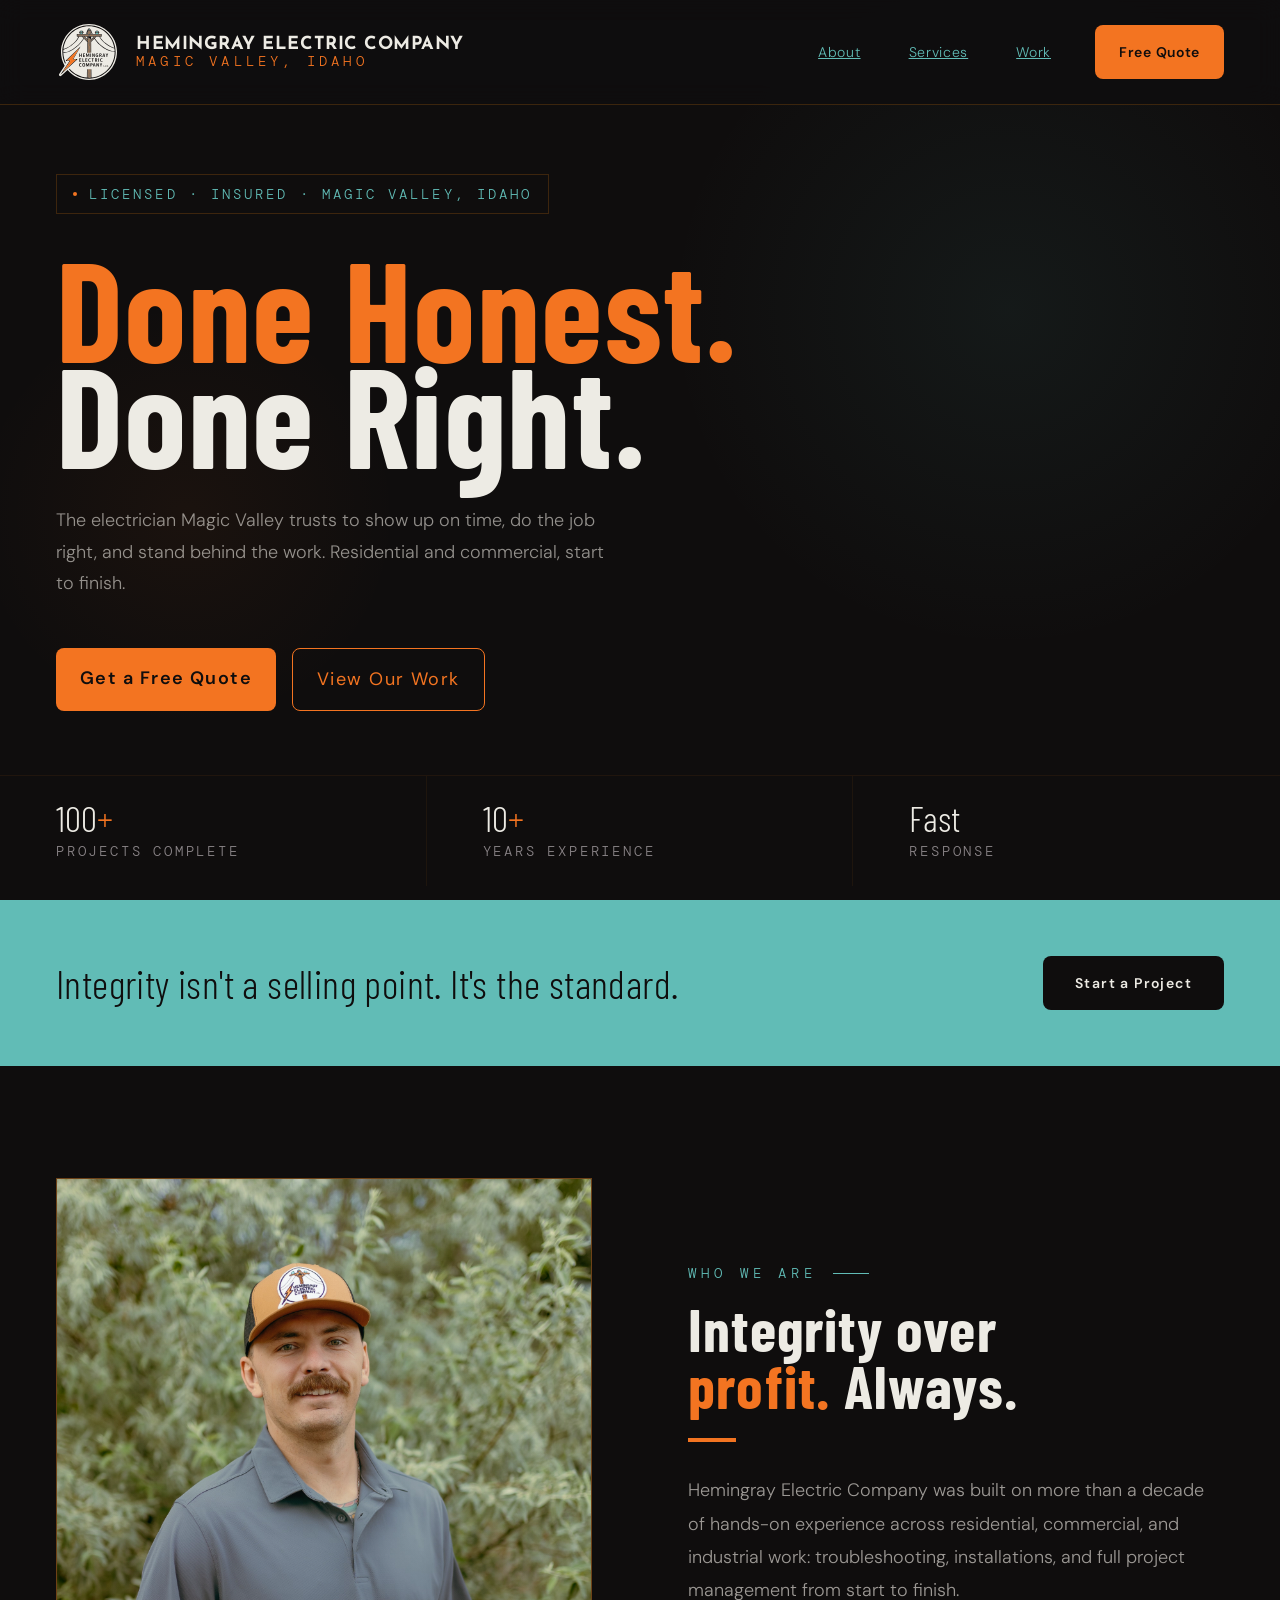
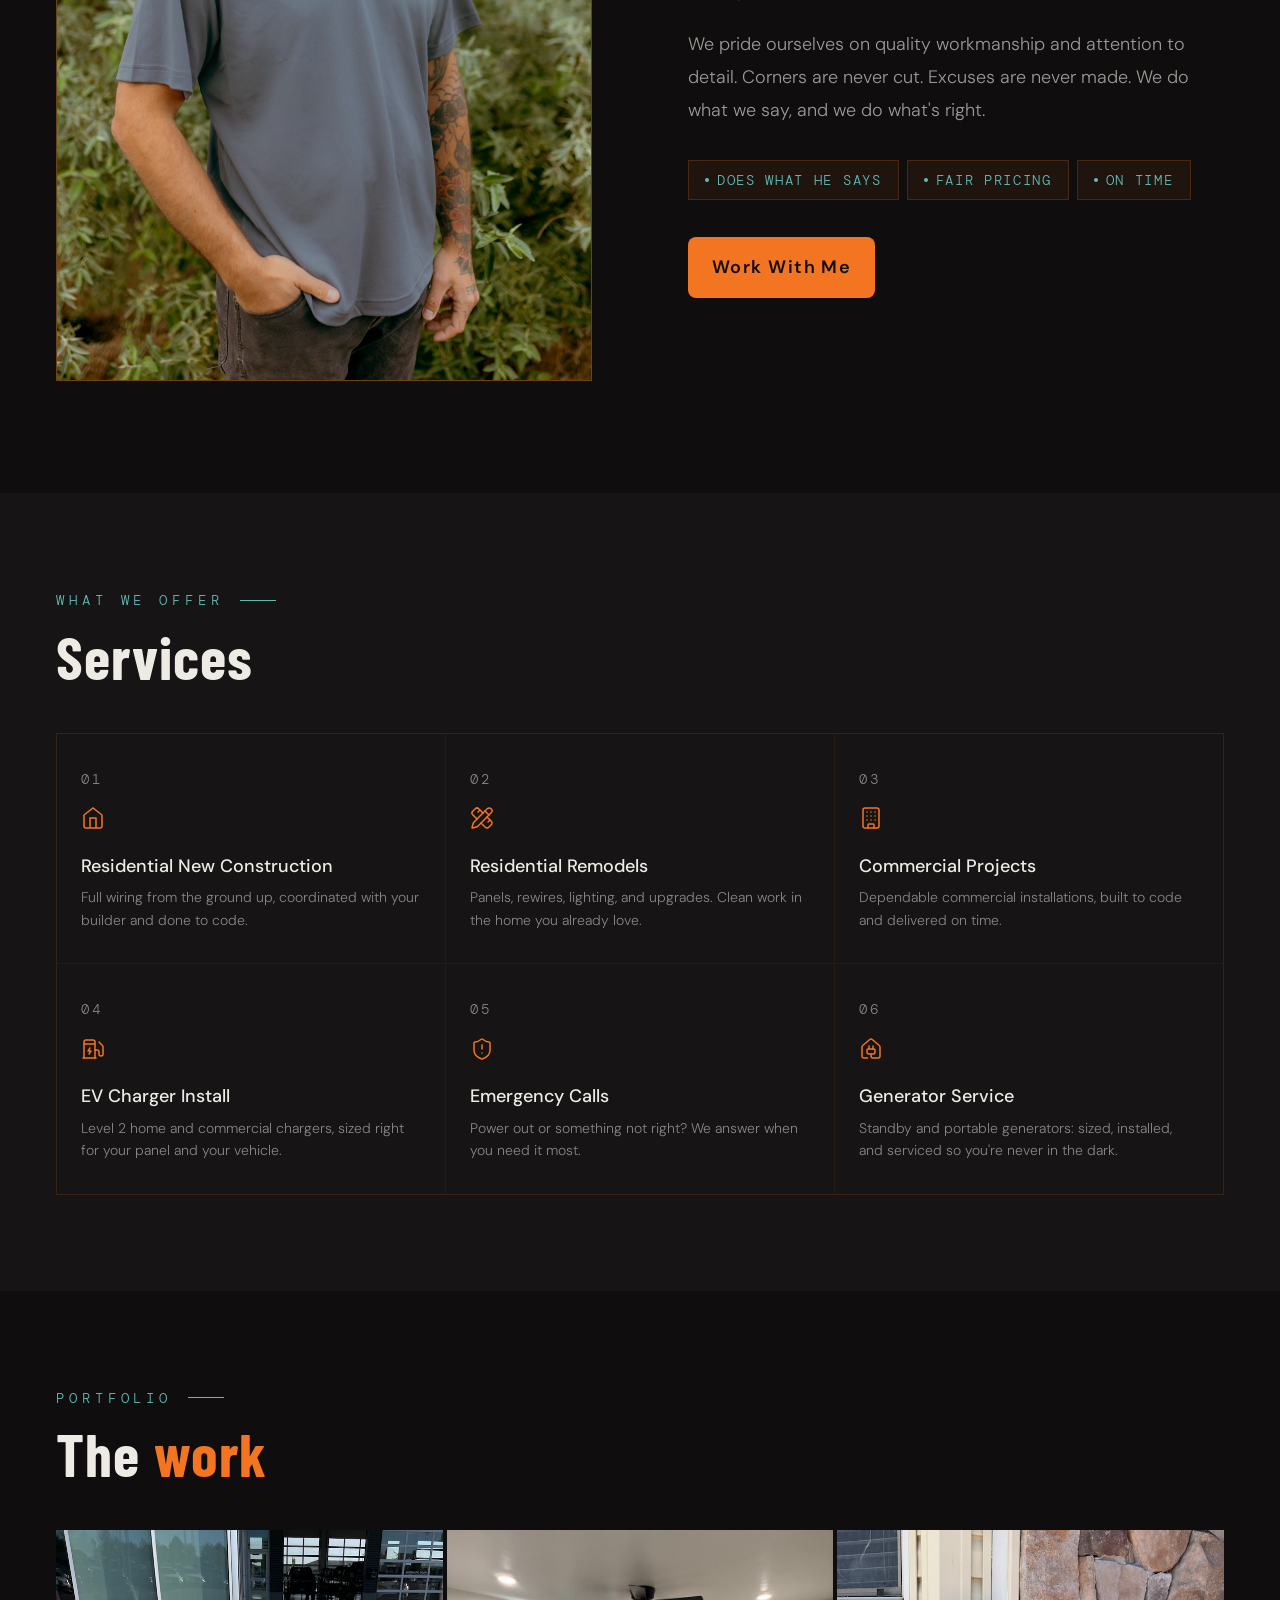
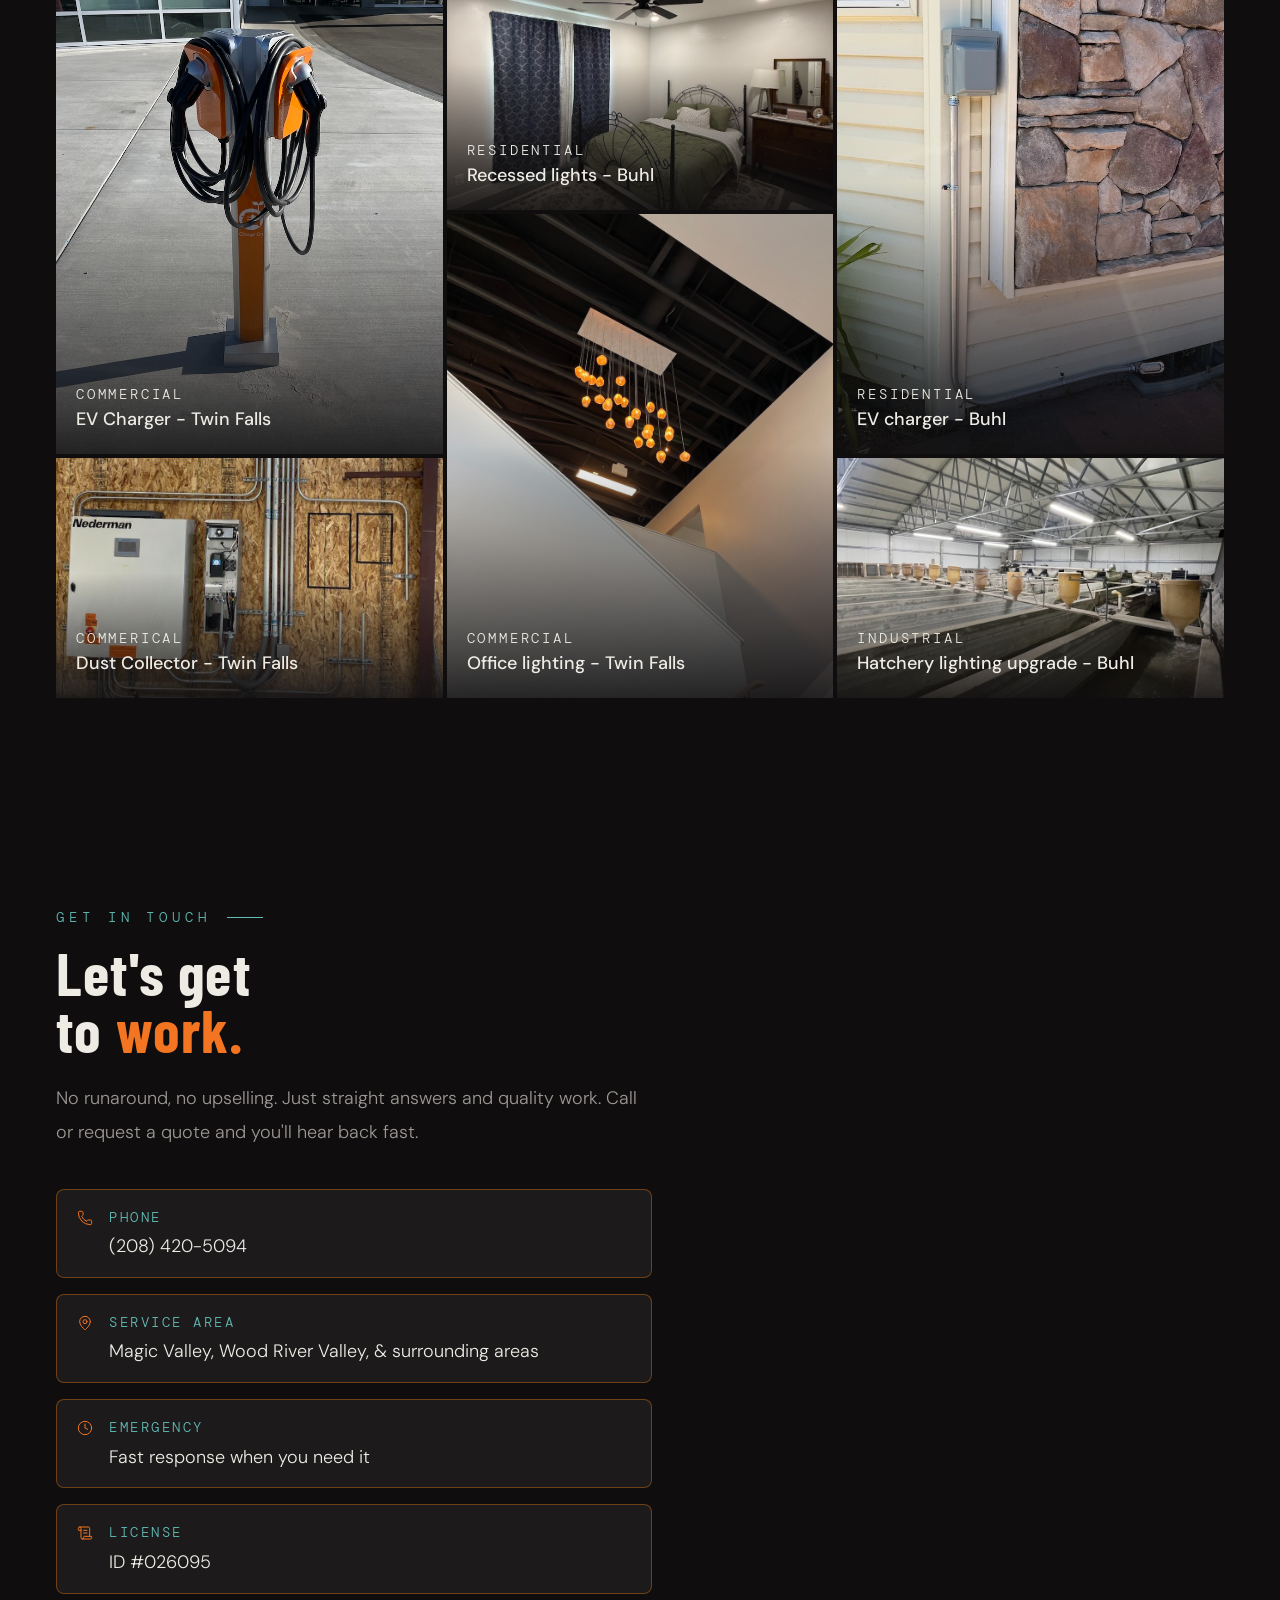
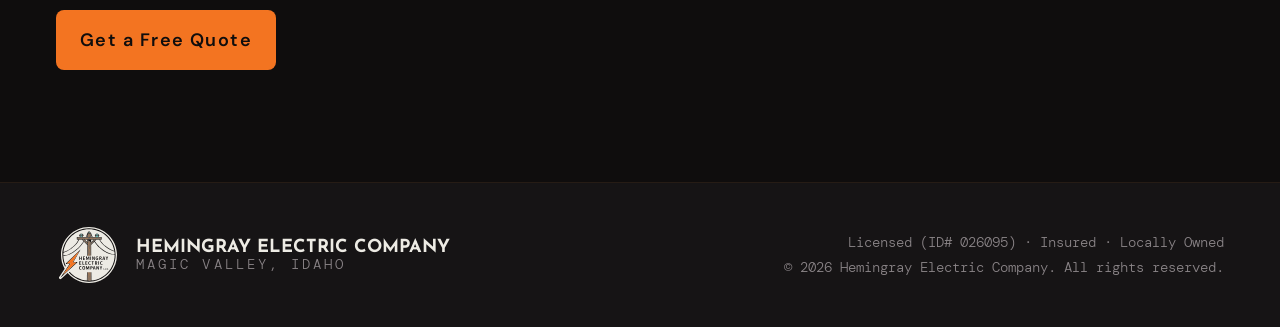
==== commit 72fb8b3d: "removed redundant text from page" ====
--- a/index.html
+++ b/index.html
@@ -119,7 +119,7 @@
       </div>
 
       <h1 class="hero-h1" id="hero-heading">
-        <span class="sr-only">Magic Valley's Electrician. </span>Done Right.<br><span class="accent">Done Honest.</span>
+        <span class="sr-only">Magic Valley's Electrician. </span><span class="accent">Done Honest.</span><br>Done Right.
       </h1>
 
       <p class="hero-desc">
@@ -163,8 +163,6 @@
     <div class="about-visual" role="img" aria-label="Zach, owner of Hemingray Electric Company, smiling in a company cap in front of leafy trees">
       <div class="about-visual-glow" aria-hidden="true"></div>
       <img src="img/company/zach-head-shot.jpg" alt=""/></div>
-      <span class="about-corner tl" aria-hidden="true">Hemingray Electric Co.</span>
-      <span class="about-corner br" aria-hidden="true">Magic Valley, Idaho</span>
     </div>
 
     <div class="about-content">
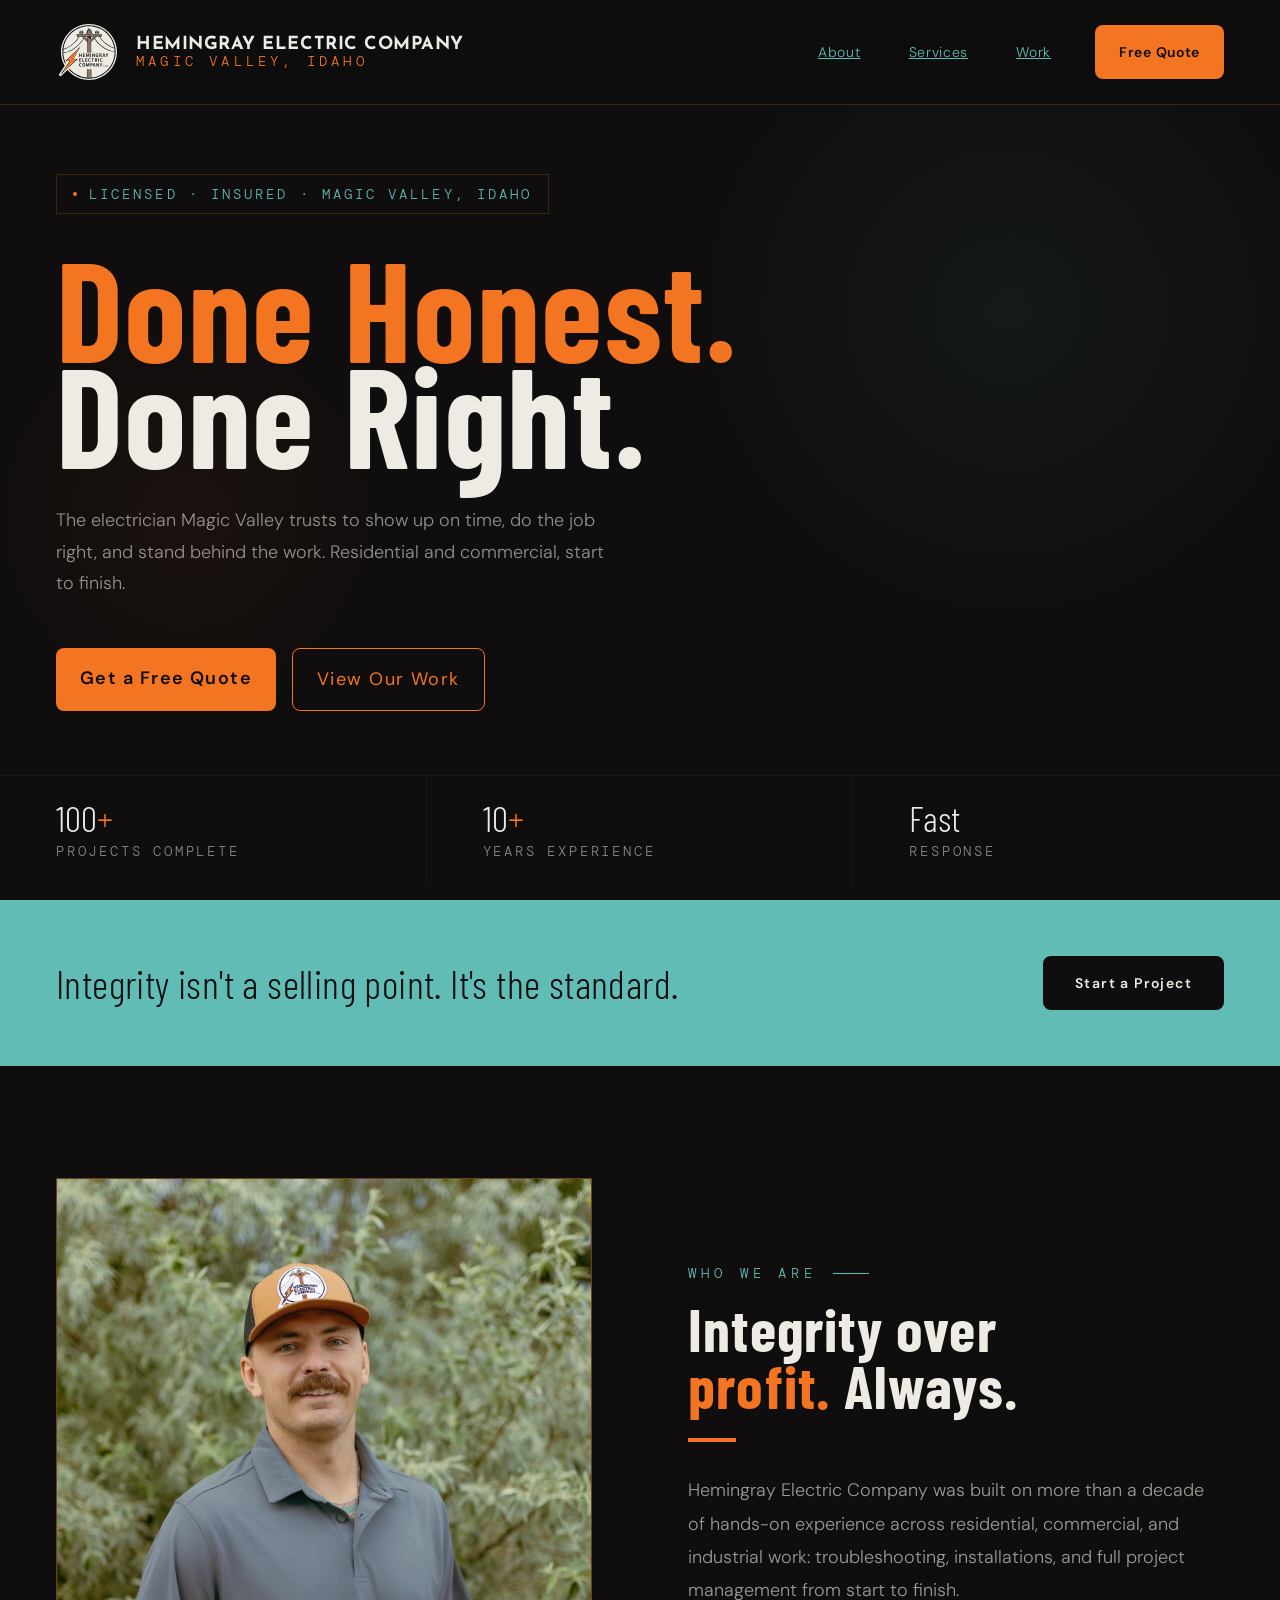
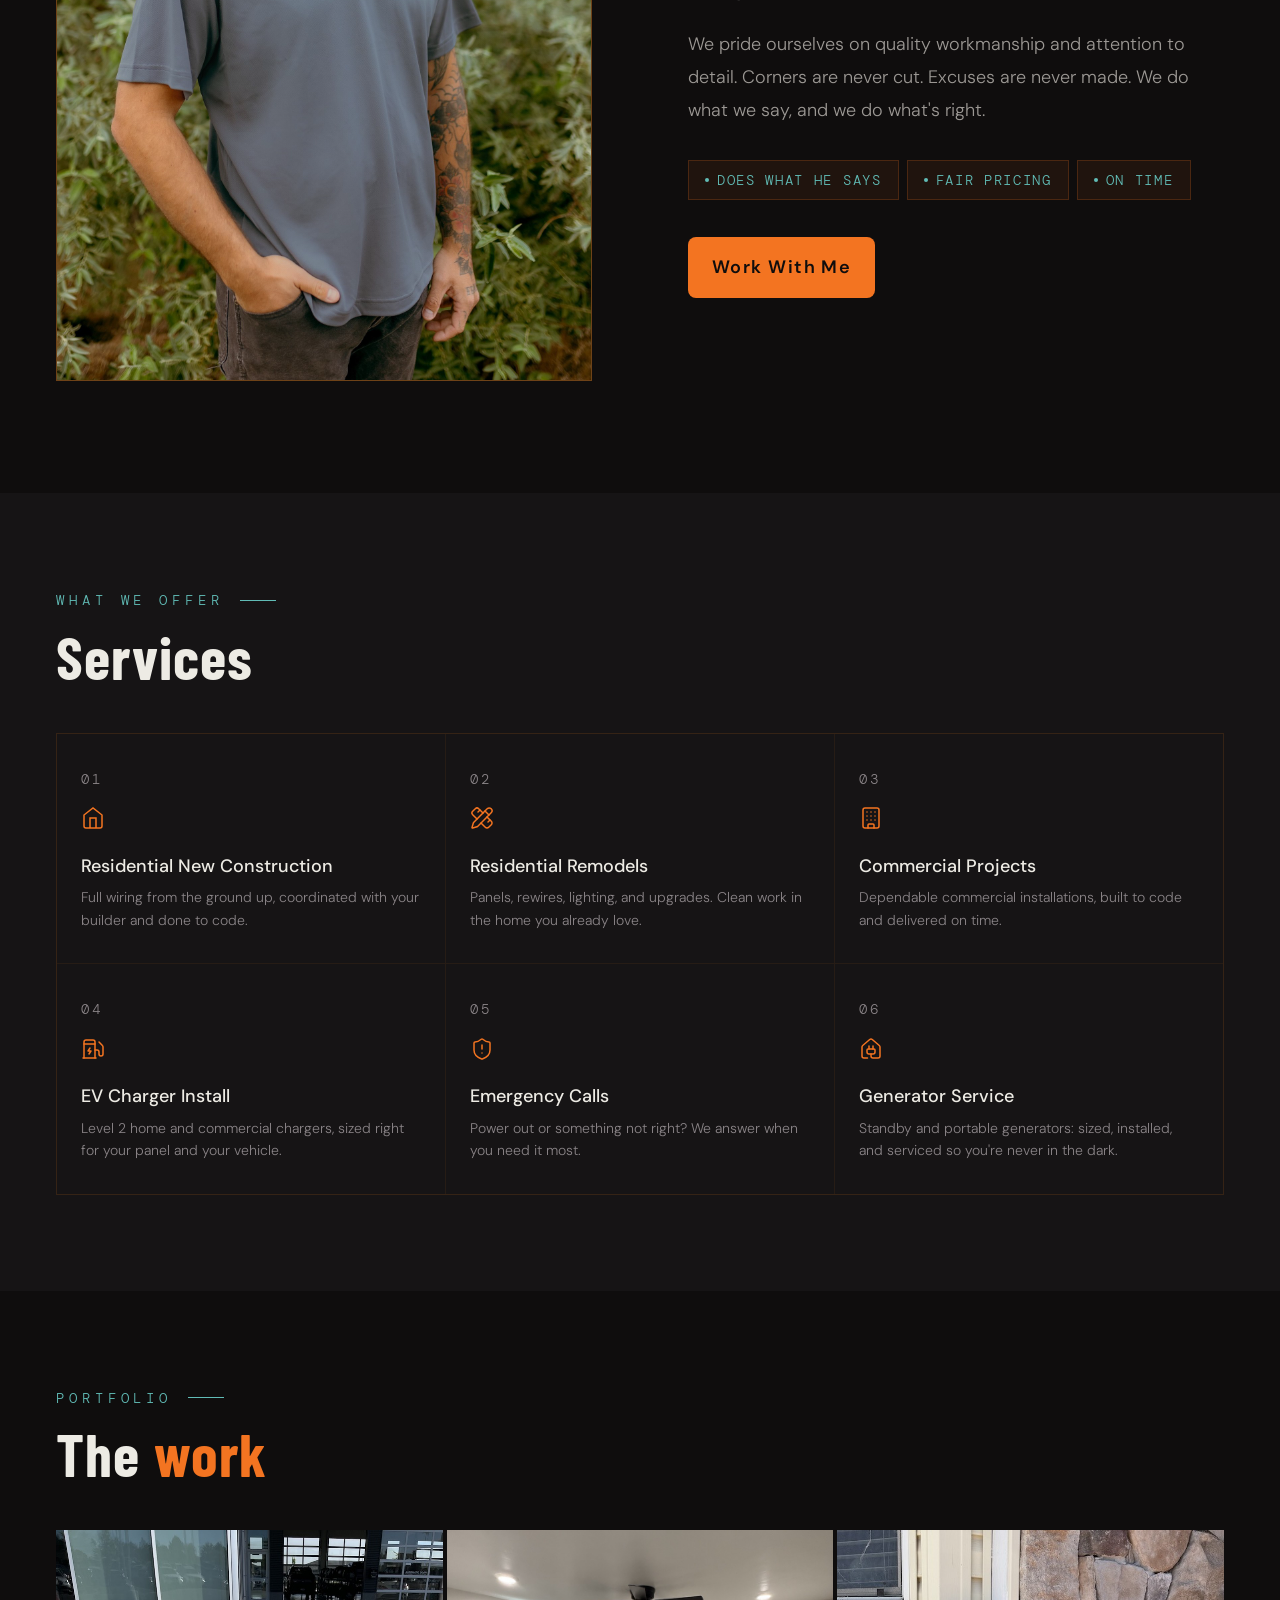
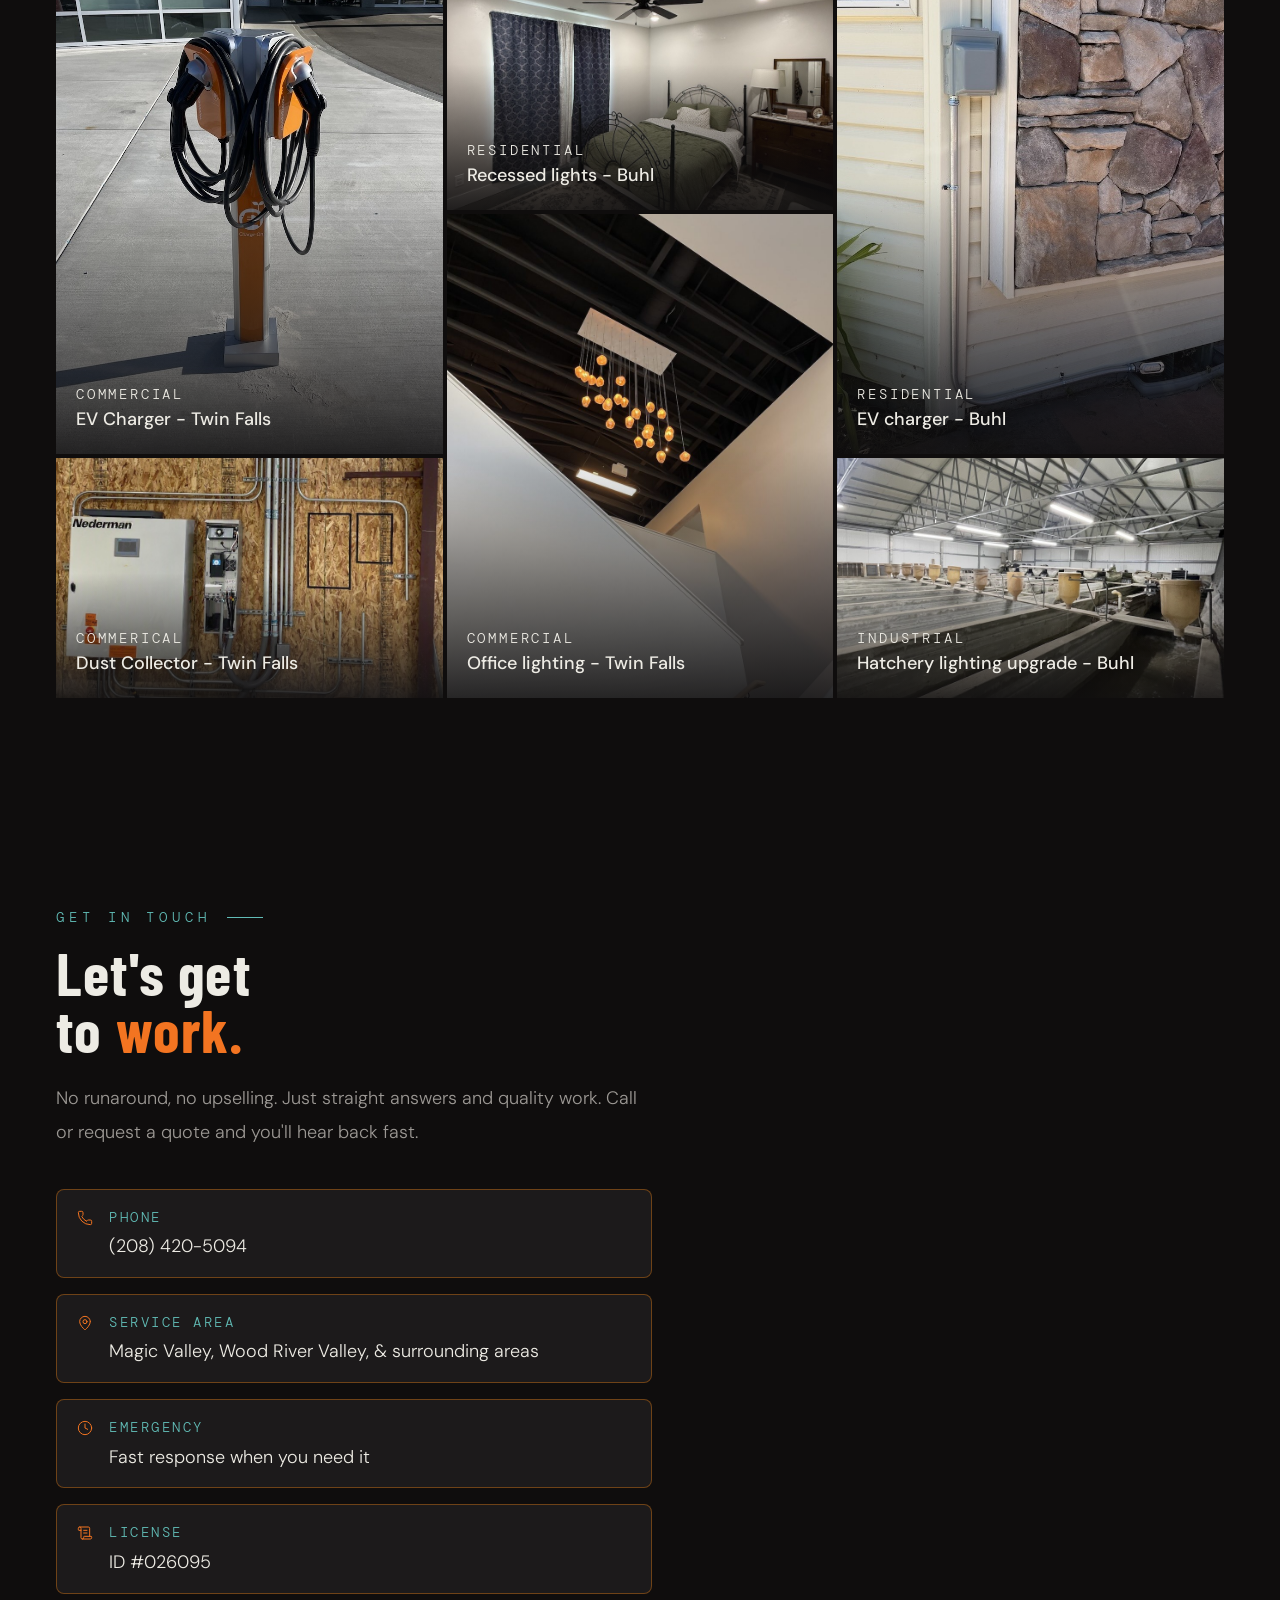
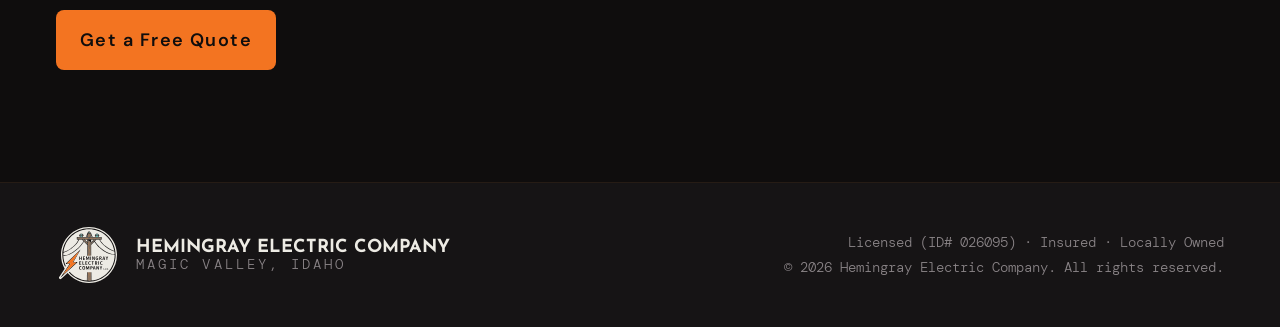
==== commit cd721e31: "images and font cleanup" ====
--- a/index.html
+++ b/index.html
@@ -15,7 +15,8 @@
 <meta name="twitter:title" content="Hemingray Electric Company | Twin Falls, Idaho">
 <meta name="twitter:description" content="Licensed electrician serving Magic Valley. Residential, commercial, EV, generators, and emergency calls.">
 <link rel="preconnect" href="https://fonts.googleapis.com">
-<link href="https://fonts.googleapis.com/css2?family=Barlow+Condensed:wght@600;700;800&family=Josefin+Sans:wght@600;700&family=DM+Sans:ital,wght@0,300;0,400;0,500;1,300&family=DM+Mono:wght@400;500&display=swap" rel="stylesheet">
+<link rel="preconnect" href="https://fonts.gstatic.com" crossorigin>
+<link href="https://fonts.googleapis.com/css2?family=Barlow+Condensed:wght@600;700;800&family=Josefin+Sans:wght@600;700&family=DM+Sans:wght@300;400;500&family=DM+Mono:wght@400;500&display=swap" rel="stylesheet">
 <link rel="stylesheet" href="css/styles.css">
 <link rel="canonical" href="https://hemingrayelectric.com/">
 <link rel="sitemap" type="application/xml" href="/sitemap.xml">
@@ -162,7 +163,7 @@
   <section class="about" id="about" aria-labelledby="about-heading">
     <div class="about-visual" role="img" aria-label="Zach, owner of Hemingray Electric Company, smiling in a company cap in front of leafy trees">
       <div class="about-visual-glow" aria-hidden="true"></div>
-      <img src="img/company/zach-head-shot.jpg" alt=""/></div>
+      <img src="img/company/zach-head-shot.jpg" alt="" loading="lazy" decoding="async" width="1200" height="2400"/>
     </div>
 
     <div class="about-content">
@@ -223,7 +224,7 @@
 
       <article class="svc-card" role="listitem">
         <div class="svc-num" aria-hidden="true">05</div>
-        <svg class="svc-icon"viewBox="0 0 24 24" fill="none" stroke="currentColor" stroke-width="1.5" stroke-linecap="round" stroke-linejoin="round"><path d="M20 13c0 5-3.5 7.5-7.66 8.95a1 1 0 0 1-.67-.01C7.5 20.5 4 18 4 13V6a1 1 0 0 1 1-1c2 0 4.5-1.2 6.24-2.72a1.17 1.17 0 0 1 1.52 0C14.51 3.81 17 5 19 5a1 1 0 0 1 1 1z"/><path d="M12 8v4"/><path d="M12 16h.01"/></svg>
+        <svg class="svc-icon" viewBox="0 0 24 24" fill="none" stroke="currentColor" stroke-width="1.5" stroke-linecap="round" stroke-linejoin="round"><path d="M20 13c0 5-3.5 7.5-7.66 8.95a1 1 0 0 1-.67-.01C7.5 20.5 4 18 4 13V6a1 1 0 0 1 1-1c2 0 4.5-1.2 6.24-2.72a1.17 1.17 0 0 1 1.52 0C14.51 3.81 17 5 19 5a1 1 0 0 1 1 1z"/><path d="M12 8v4"/><path d="M12 16h.01"/></svg>
         <h3 class="svc-name">Emergency Calls</h3>
         <p class="svc-desc">Power out or something not right? We answer when you need it most.</p>
       </article>
@@ -248,32 +249,32 @@
     <div class="work-grid" role="list">
 
       <article class="w-cell feature" role="listitem" aria-label="Commercial EV Charger, Twin Falls">
-        <div class="w-bg w-bg-2" aria-hidden="true"><img src="img/commercial/charge-point-ev-charger-twin-falls.jpg" alt="" style="object-position: center 20%;"/></div>
+        <div class="w-bg w-bg-2" aria-hidden="true"><img src="img/commercial/charge-point-ev-charger-twin-falls.jpg" alt="" loading="lazy" decoding="async" width="784" height="1037" style="object-position: center 20%;"/></div>
         <div class="w-info"><div class="w-cat">Commercial</div><div class="w-title">EV Charger - Twin Falls</div></div>
       </article>
 
       <article class="w-cell" role="listitem" aria-label="Residential recessed lights, Buhl">
-        <div class="w-bg w-bg-4" aria-hidden="true"><img src="img/residential/new-recessed-lighting-after-buhl.jpg" alt=""/></div>
+        <div class="w-bg w-bg-4" aria-hidden="true"><img src="img/residential/new-recessed-lighting-after-buhl.jpg" alt=""loading="lazy" decoding="async" width="900" height="1200"/></div>
         <div class="w-info"><div class="w-cat">Residential</div><div class="w-title">Recessed lights - Buhl</div></div>
       </article>
       
       <article class="w-cell feature" role="listitem" aria-label="Residential EV charger, Buhl">
-        <div class="w-bg w-bg-1" aria-hidden="true"><img src="img/residential/residential-ev-charger-buhl.jpg" alt="" style="object-position: center 20%;"/></div>
+        <div class="w-bg w-bg-1" aria-hidden="true"><img src="img/residential/residential-ev-charger-buhl.jpg" alt="" loading="lazy" decoding="async" width="682" height="872" style="object-position: center 20%;"/></div>
         <div class="w-info"><div class="w-cat">Residential</div><div class="w-title">EV charger - Buhl</div></div>
       </article>
 
       <article class="w-cell feature" role="listitem" aria-label="Commercial office lighting, Twin Falls">
-        <div class="w-bg w-bg-3" aria-hidden="true"><img src="img/commercial/new-office-lighting-twin-falls.jpg" alt=""/></div>
+        <div class="w-bg w-bg-3" aria-hidden="true"><img src="img/commercial/new-office-lighting-twin-falls.jpg" alt="" loading="lazy" decoding="async" width="900" height="1200"/></div>
         <div class="w-info"><div class="w-cat">Commercial</div><div class="w-title">Office lighting - Twin Falls</div></div>
       </article>      
 
       <article class="w-cell" role="listitem" aria-label="Commerical dust collector, Twin Falls">
-        <div class="w-bg w-bg-5" aria-hidden="true"><img src="img/commercial/dust-collector-twin-falls.jpg" alt=""/></div>
+        <div class="w-bg w-bg-5" aria-hidden="true"><img src="img/commercial/dust-collector-twin-falls.jpg" alt="" loading="lazy" decoding="async" width="967" height="578"/></div>
         <div class="w-info"><div class="w-cat">Commerical</div><div class="w-title">Dust Collector - Twin Falls</div></div>
       </article>
 
       <article class="w-cell" role="listitem" aria-label="Industrial hatchery lighting, Buhl">
-        <div class="w-bg w-bg-5" aria-hidden="true"><img src="img/industrial/hatchery-lighting-upgrade-buhl.jpg" alt=""/></div>
+        <div class="w-bg w-bg-5" aria-hidden="true"><img src="img/industrial/hatchery-lighting-upgrade-buhl.jpg" alt="" loading="lazy" decoding="async" width="900" height="1200"/></div>
         <div class="w-info"><div class="w-cat">Industrial</div><div class="w-title">Hatchery lighting upgrade - Buhl</div></div>
       </article>
 
--- a/css/styles.css
+++ b/css/styles.css
@@ -495,7 +495,7 @@
 .work { padding: 9.6rem var(--section-x); }
 .work-grid {
   display: grid; grid-template-columns: repeat(3, 1fr);
-  grid-template-rows: 28rem 24rem 24rem;;
+  grid-template-rows: 28rem 24rem 24rem;
   gap: 0.4rem; margin-top: 4.8rem;
 }
 .w-cell { position: relative; overflow: hidden; background: var(--card); }
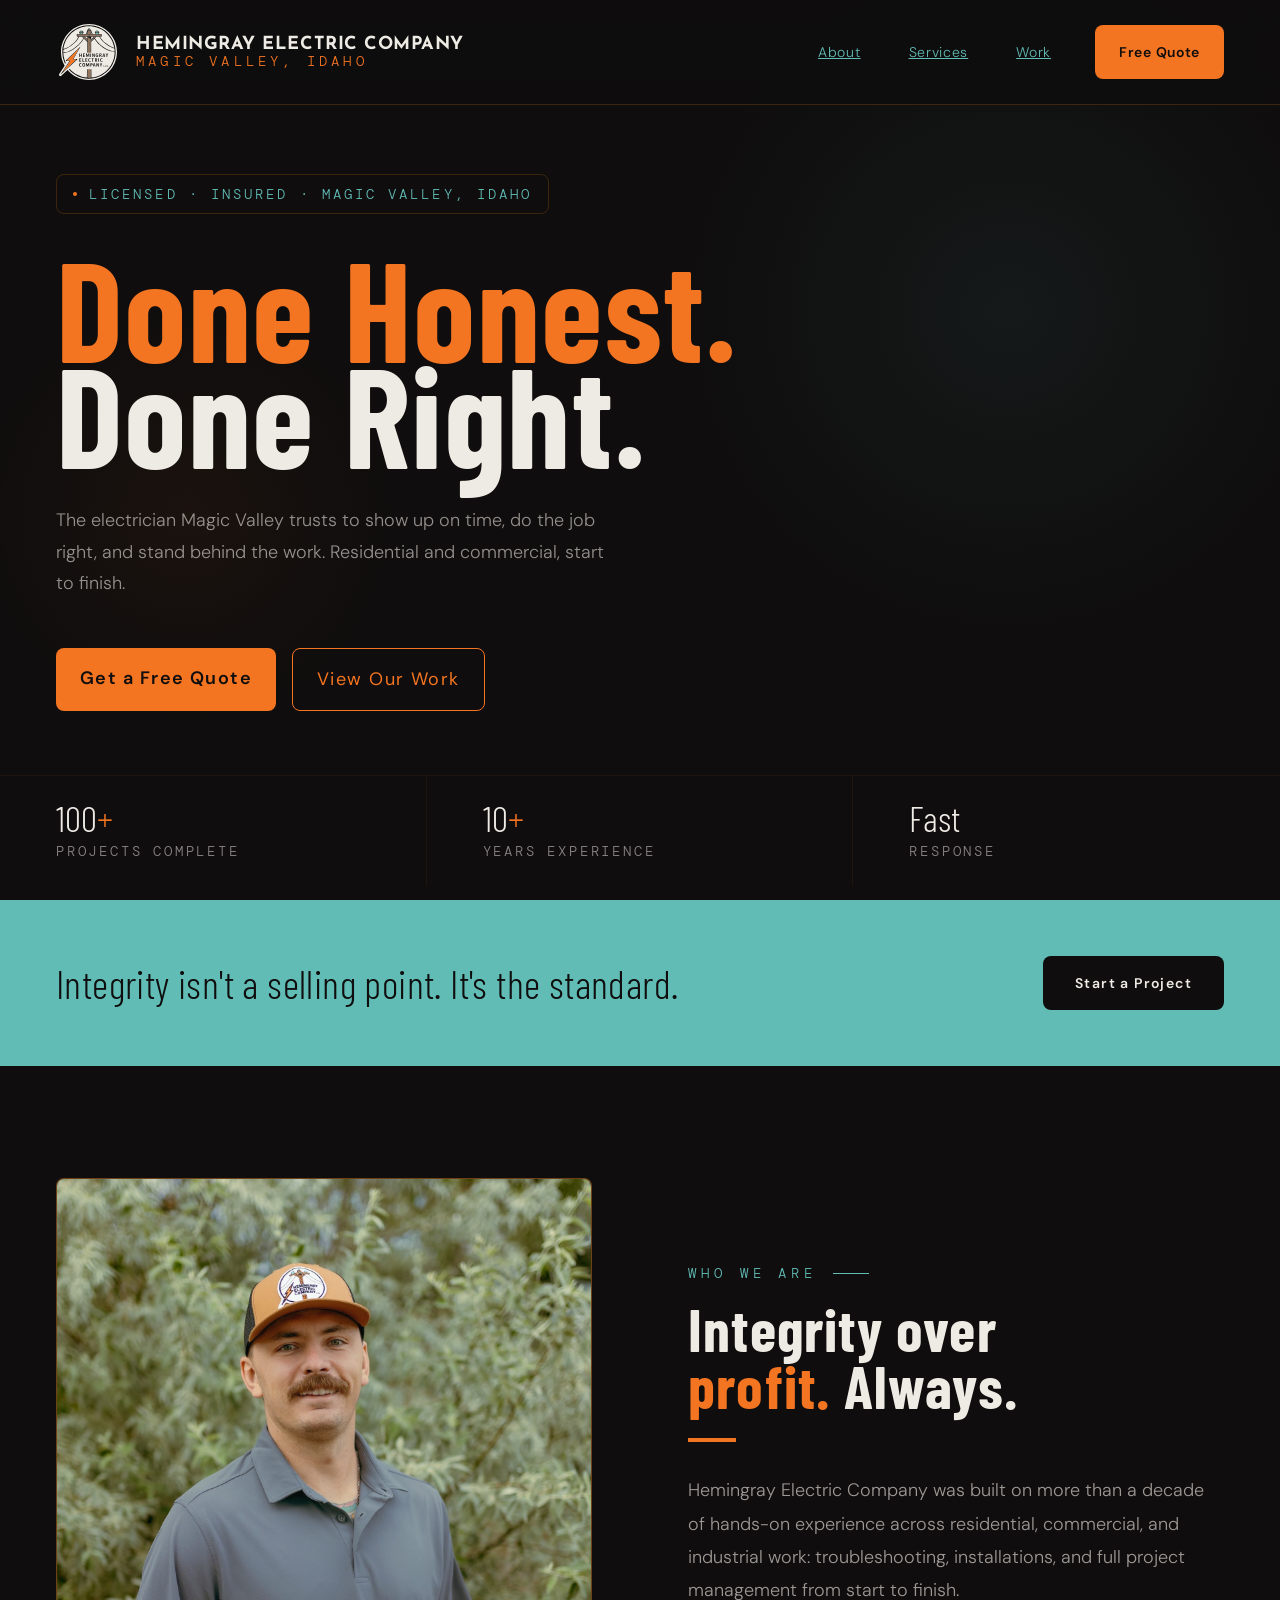
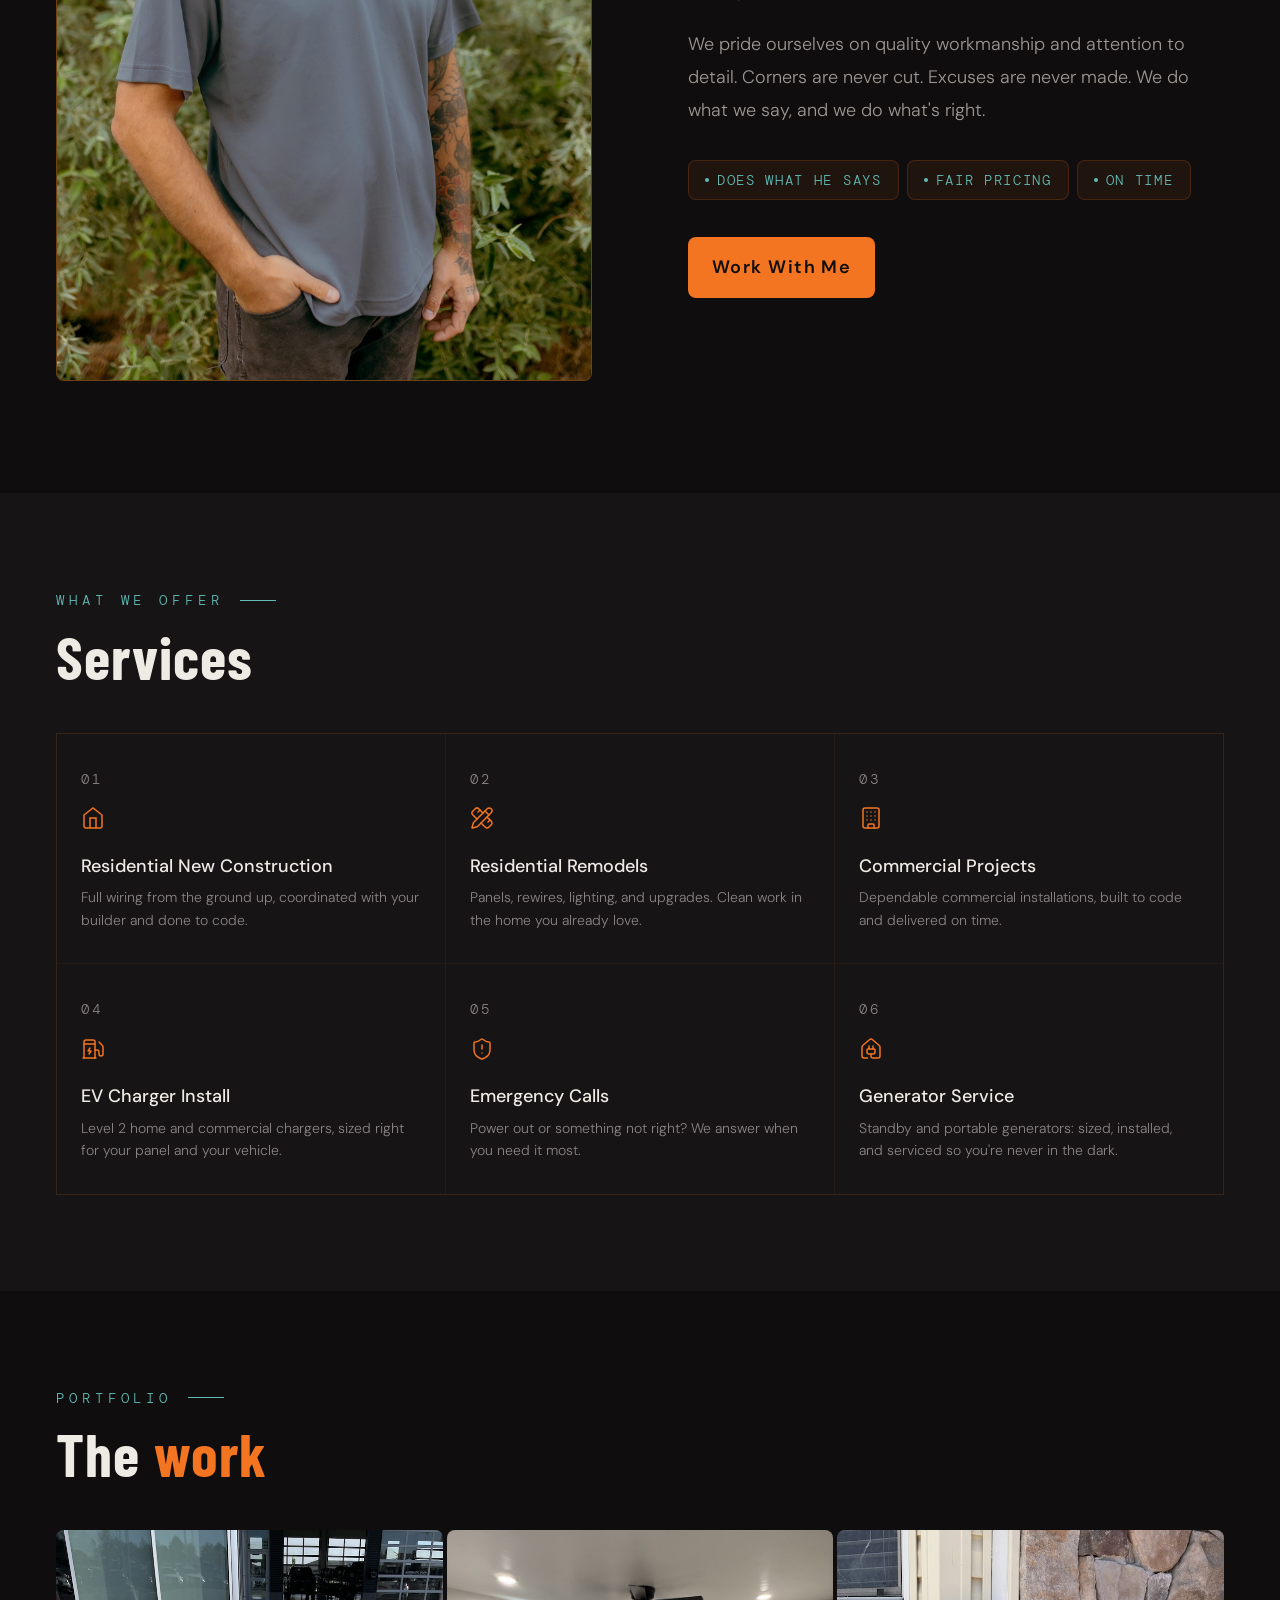
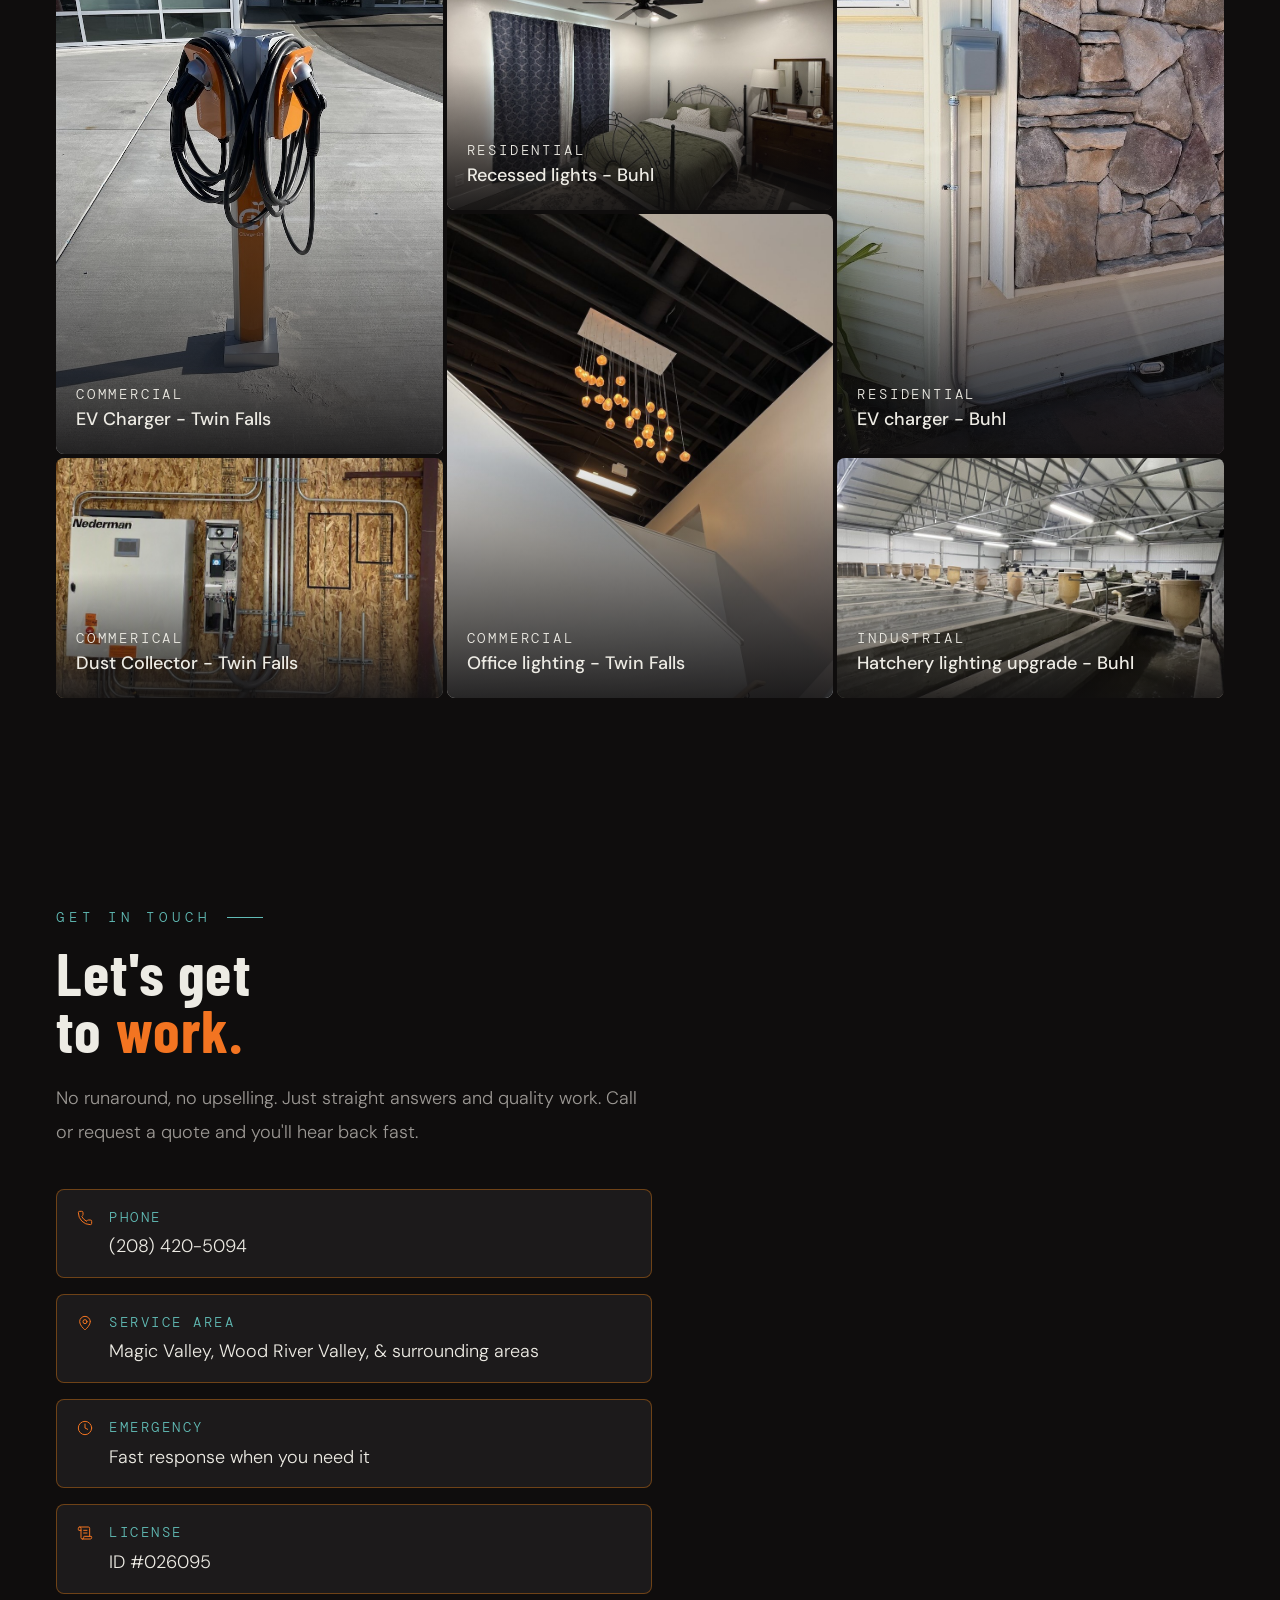
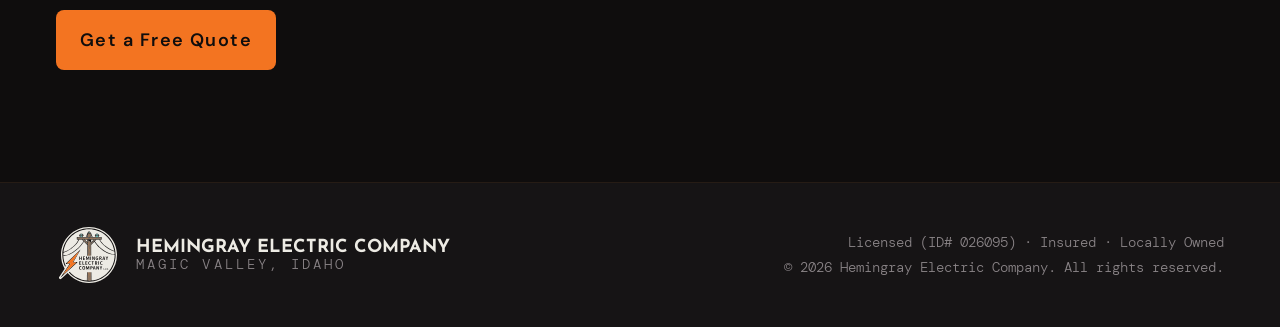
==== commit 25f24749: "fix title and description for google" ====
--- a/index.html
+++ b/index.html
@@ -3,8 +3,8 @@
 <head>
 <meta charset="UTF-8">
 <meta name="viewport" content="width=device-width, initial-scale=1.0">
-<title>Hemingray Electric Company | Licensed Electrician in Twin Falls & Magic Valley, Idaho</title>
-<meta name="description" content="Hemingray Electric Company. Licensed, insured electrician serving Twin Falls, Jerome & Gooding Counties. Residential, commercial, EV chargers, generators & emergency calls. Honest work. Fair pricing.">
+<title>Hemingray Electric | Twin Falls & Magic Valley Electrician</title>
+<meta name="description" content="Licensed, insured electrician serving Twin Falls, Jerome & Gooding Counties. Honest work, fair pricing. Residential, commercial & emergency calls.">
 <meta property="og:title" content="Hemingray Electric Company | Magic Valley, Idaho">
 <meta property="og:description" content="The electrician Magic Valley trusts. Residential, commercial, and emergency electrical services.">
 <meta property="og:type" content="website">
--- a/css/styles.css
+++ b/css/styles.css
@@ -323,6 +323,7 @@
   display: inline-flex; align-items: center; gap: 1.2rem;
   border: 1px solid var(--border-primary);
   padding: 0.8rem 1.6rem; margin-bottom: 4rem;
+  border-radius: var(--radius);
 }
 .hero-badge-pulse {
   width: 0.4rem; height: 0.4rem; border-radius: 50%;
@@ -408,6 +409,7 @@
   position: relative; background: var(--card);
   border: 1px solid var(--border-ui); min-height: 46rem;
   display: flex; align-items: center; justify-content: center; overflow: hidden;
+  border-radius: var(--radius)
 }
 .about-visual-glow {
   position: absolute; inset: 0;
@@ -443,6 +445,7 @@
   display: inline-flex; align-items: center; gap: 0.8rem;
   background: rgba(243,116,33,0.07); border: 1px solid rgba(243,116,33,0.2);
   padding: 0.8rem 1.6rem;
+  border-radius: var(--radius)
 }
 .pill-dot { width: 0.4rem; height: 0.4rem; border-radius: 50%; background: var(--secondary); flex-shrink: 0; }
 .pill-label {
@@ -498,7 +501,7 @@
   grid-template-rows: 28rem 24rem 24rem;
   gap: 0.4rem; margin-top: 4.8rem;
 }
-.w-cell { position: relative; overflow: hidden; background: var(--card); }
+.w-cell { position: relative; overflow: hidden; background: var(--card); border-radius: var(--radius)}
 .w-cell.feature { grid-row: span 2; }
 .w-bg { position: absolute; inset: 0; transition: transform 0.45s ease; }
 .w-cell:hover .w-bg,
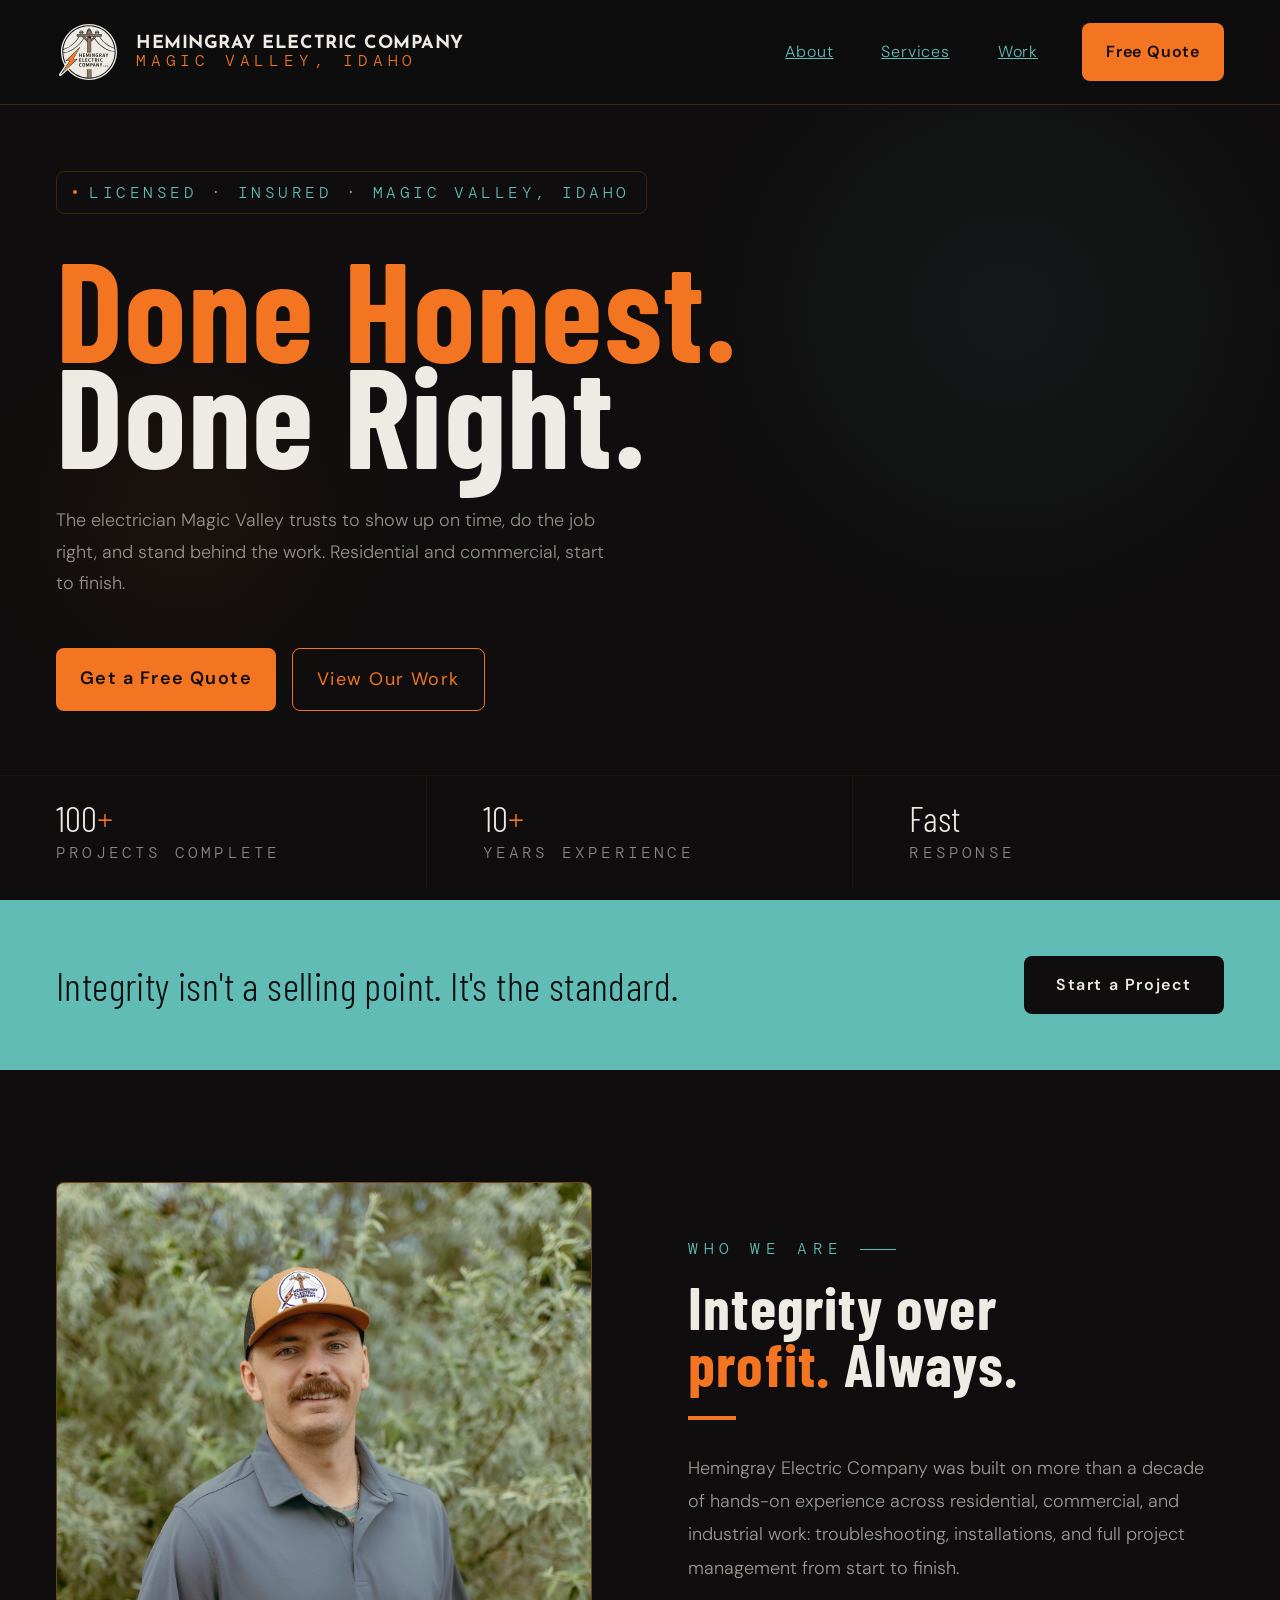
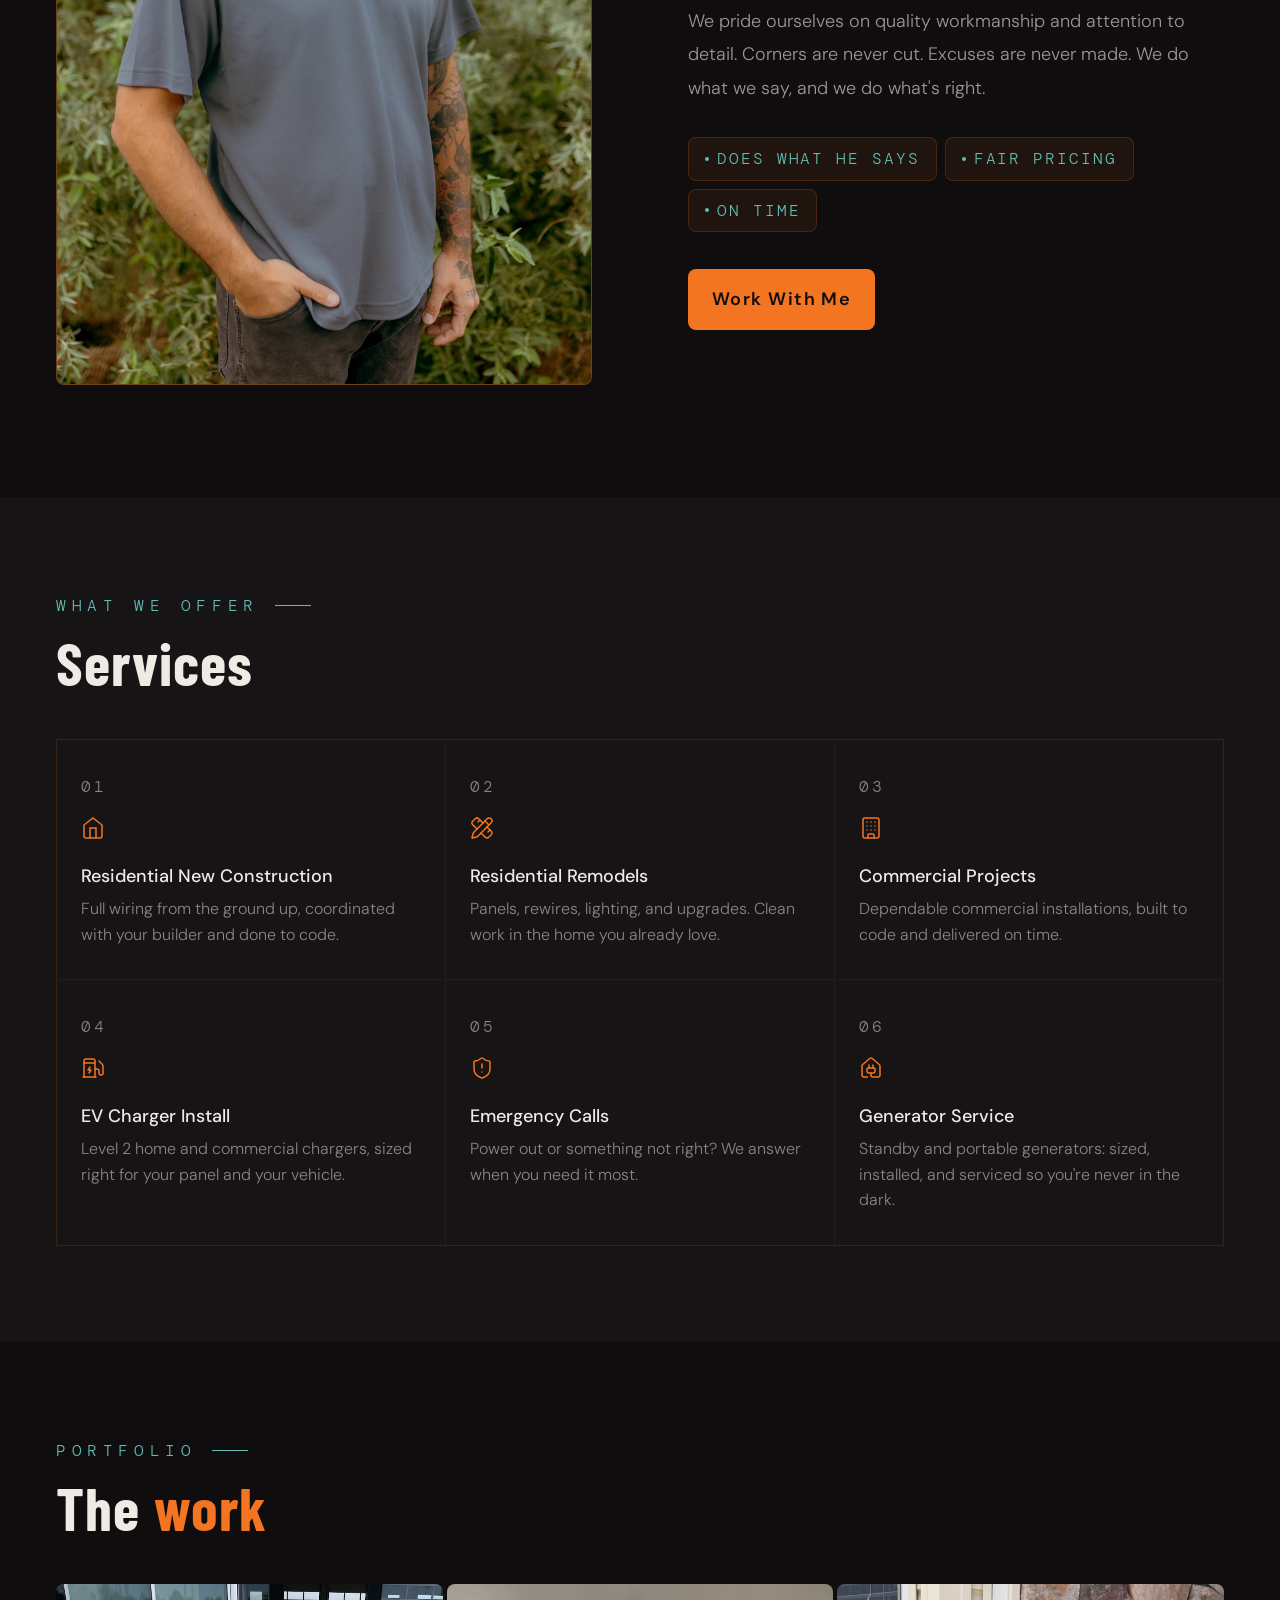
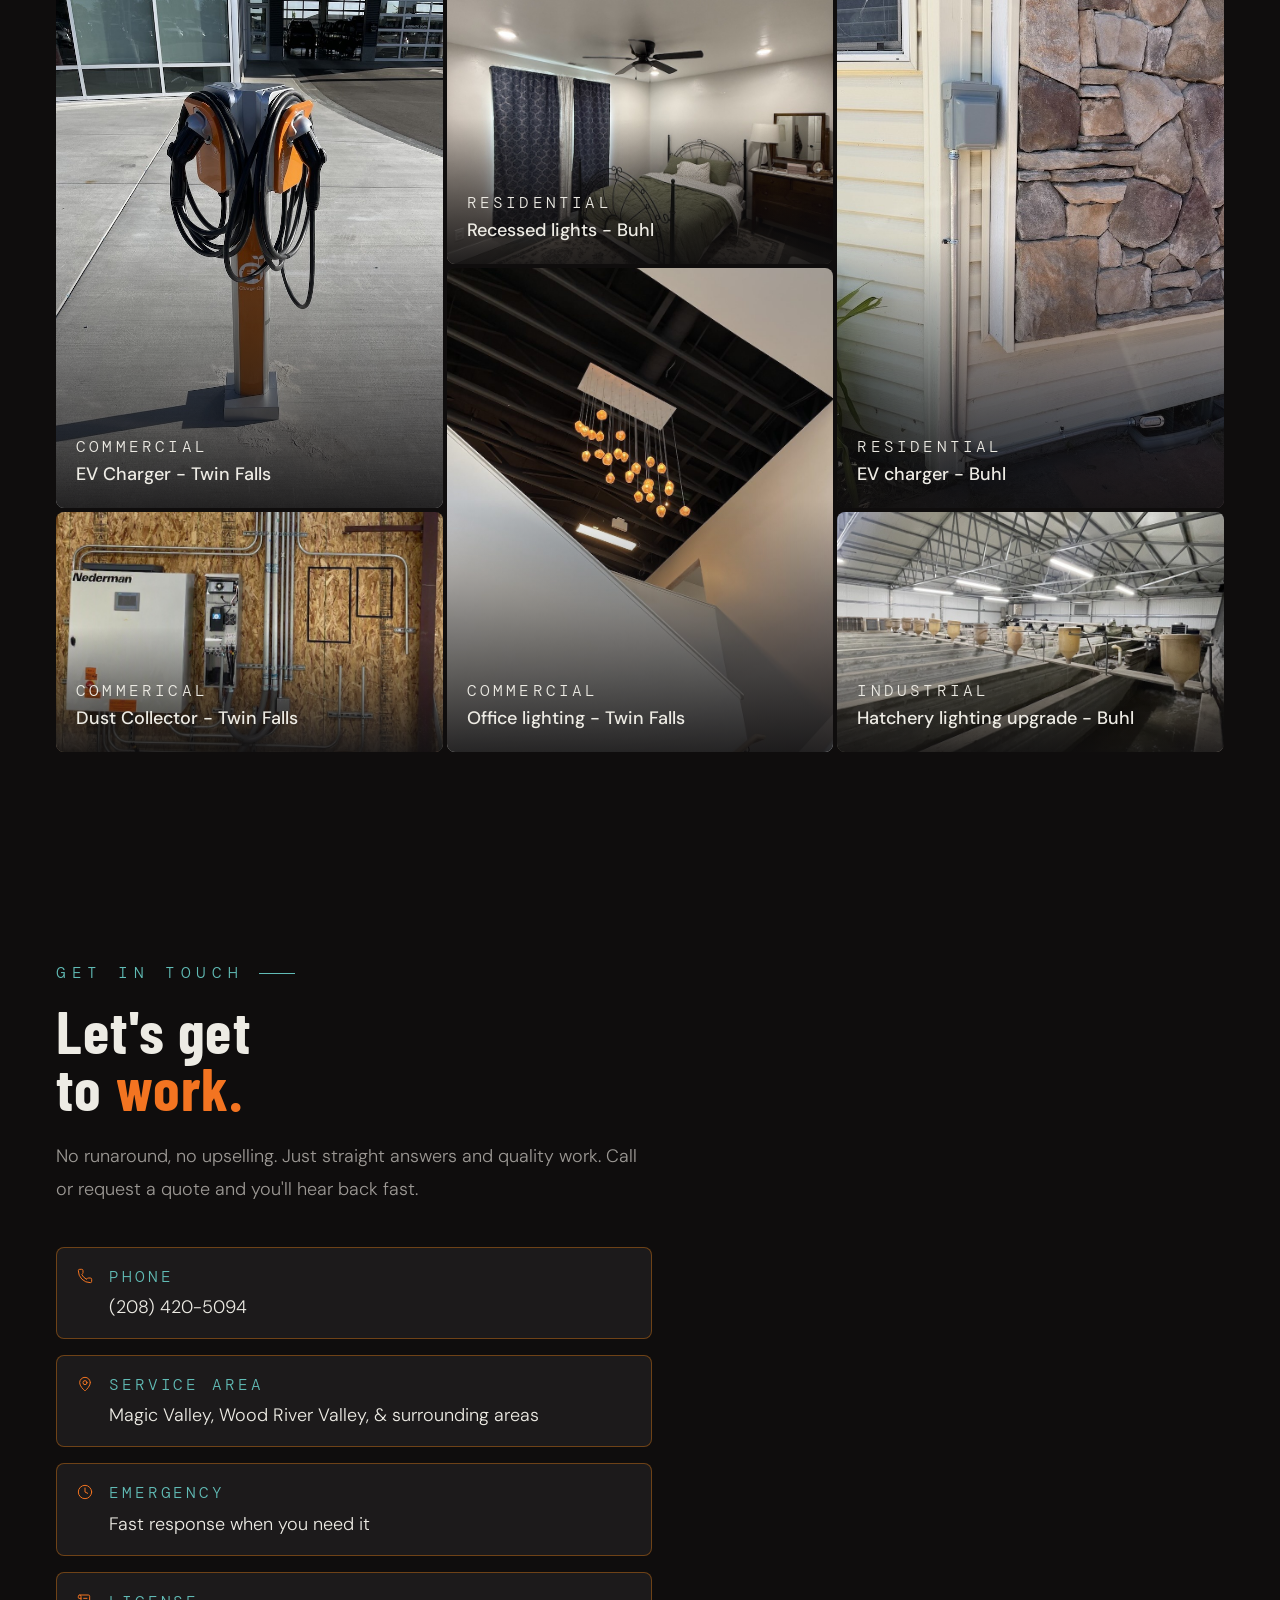
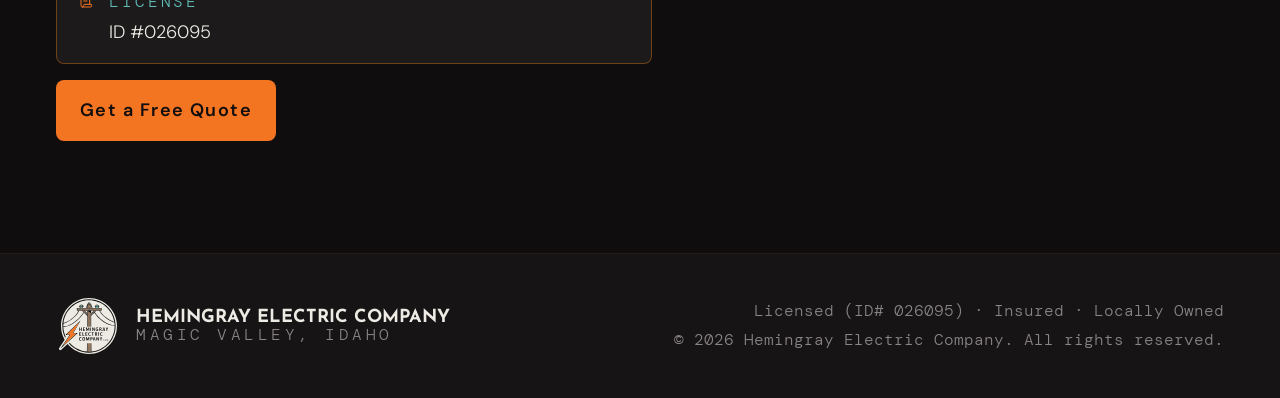
==== commit c2c3a26f: "favicon fix" ====
--- a/index.html
+++ b/index.html
@@ -4,6 +4,7 @@
 <meta charset="UTF-8">
 <meta name="viewport" content="width=device-width, initial-scale=1.0">
 <title>Hemingray Electric | Twin Falls & Magic Valley Electrician</title>
+<link rel="icon" href="favicon.ico" sizes="any">
 <meta name="description" content="Licensed, insured electrician serving Twin Falls, Jerome & Gooding Counties. Honest work, fair pricing. Residential, commercial & emergency calls.">
 <meta property="og:title" content="Hemingray Electric Company | Magic Valley, Idaho">
 <meta property="og:description" content="The electrician Magic Valley trusts. Residential, commercial, and emergency electrical services.">
--- a/css/styles.css
+++ b/css/styles.css
@@ -27,8 +27,8 @@
 
   /* Type Scale */
   --text-base: 1.8rem;          /* primary body copy                    */
-  --text-xs:   1.4rem;          /* eyebrows, labels, meta, captions     */
-  --text-sm:   1.6rem;          /* secondary / supporting body          */
+  --text-xs:   1.6rem;          /* eyebrows, labels, meta, captions     */
+  --text-sm:   1.8rem;          /* secondary / supporting body          */
   --text-md:   var(--text-base);/* primary body — nav links, body-text  */
   --text-lg:   2rem;            /* lead text / large body               */
   --text-xl:   2.4rem;          /* statement action, small headings     */
